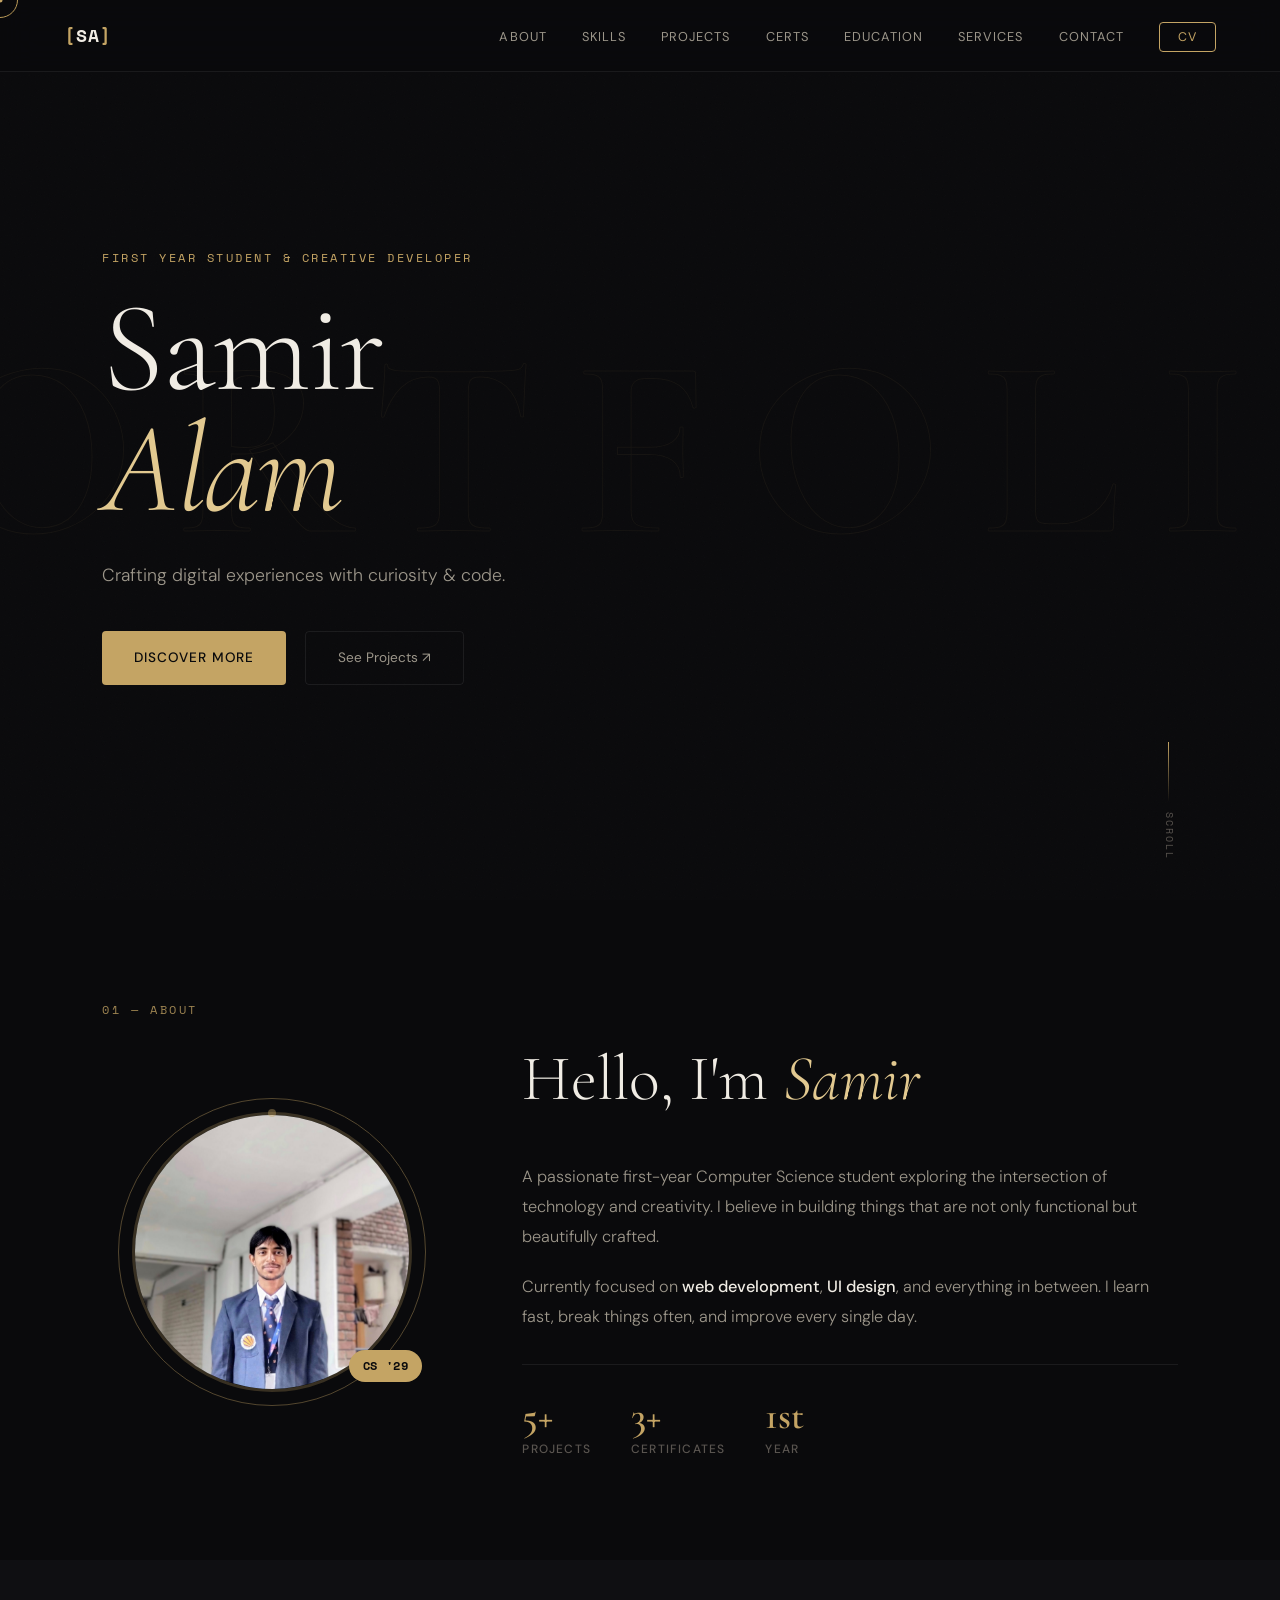
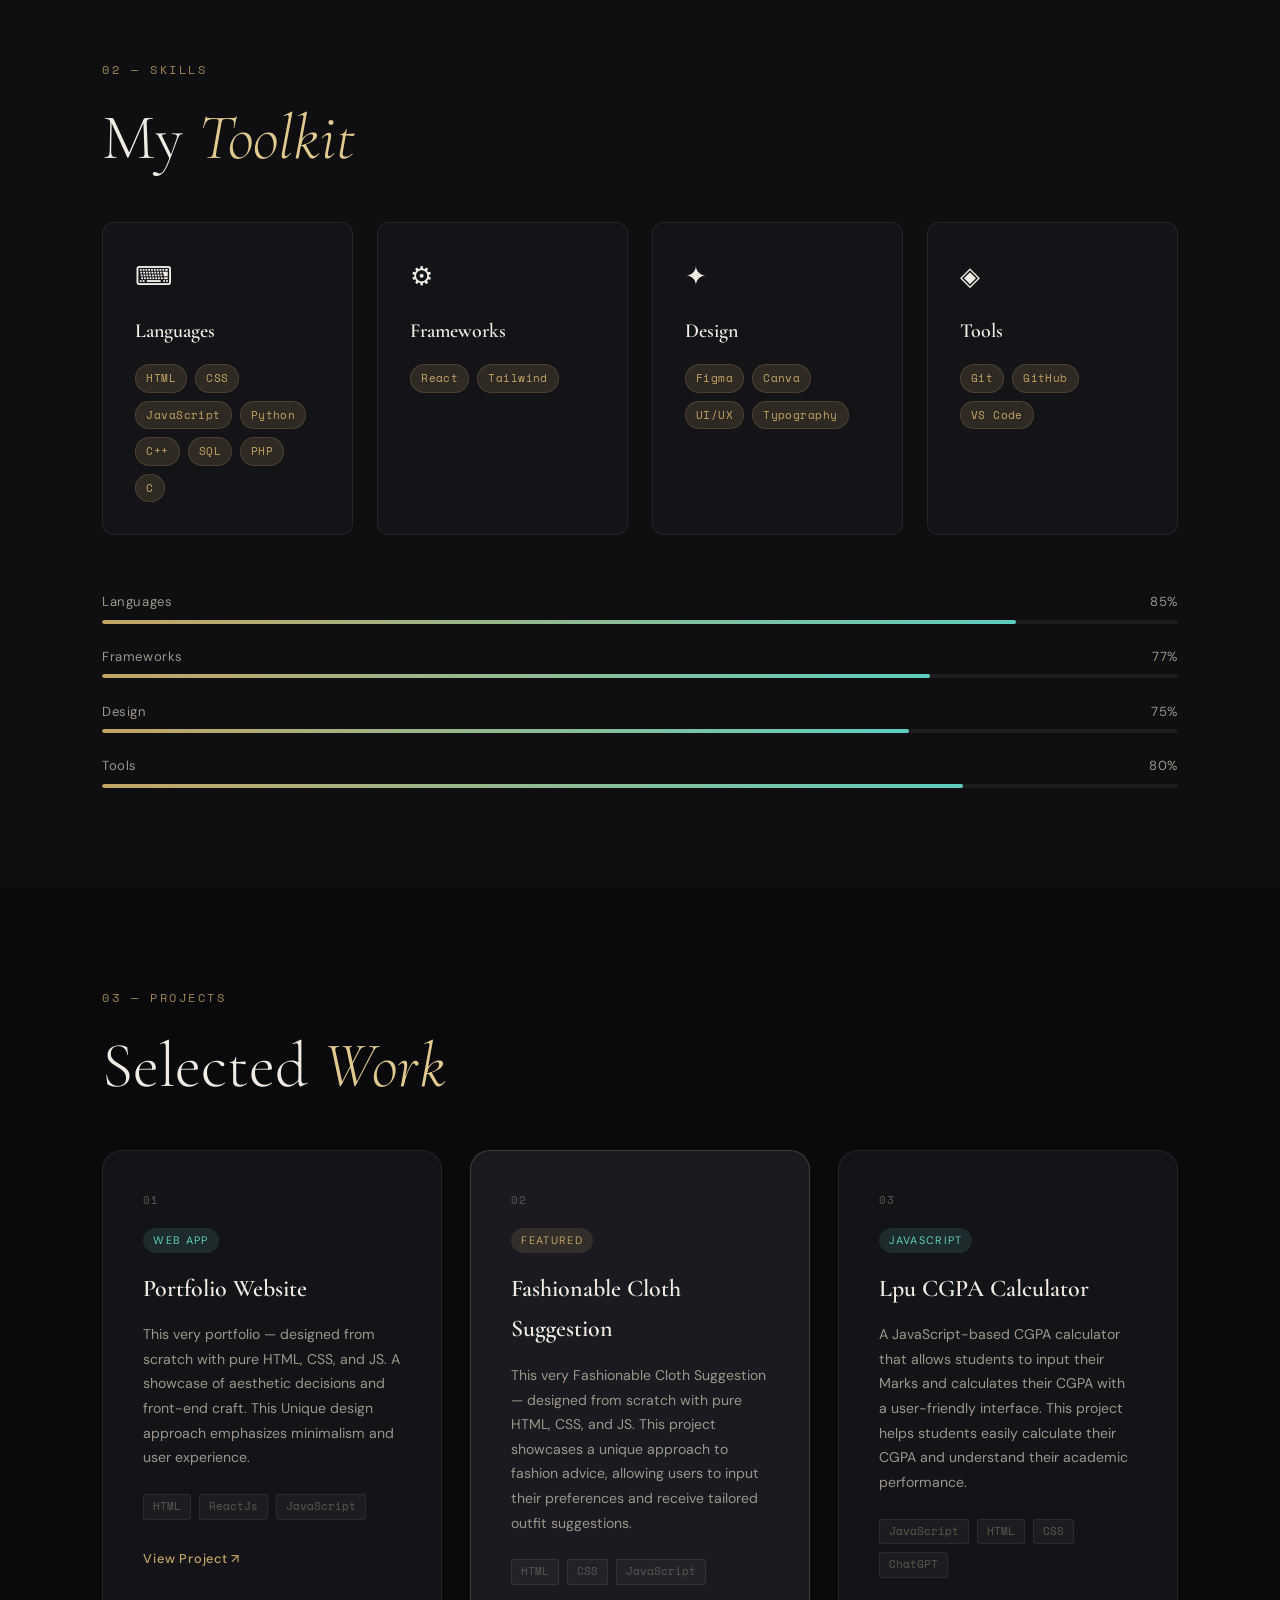
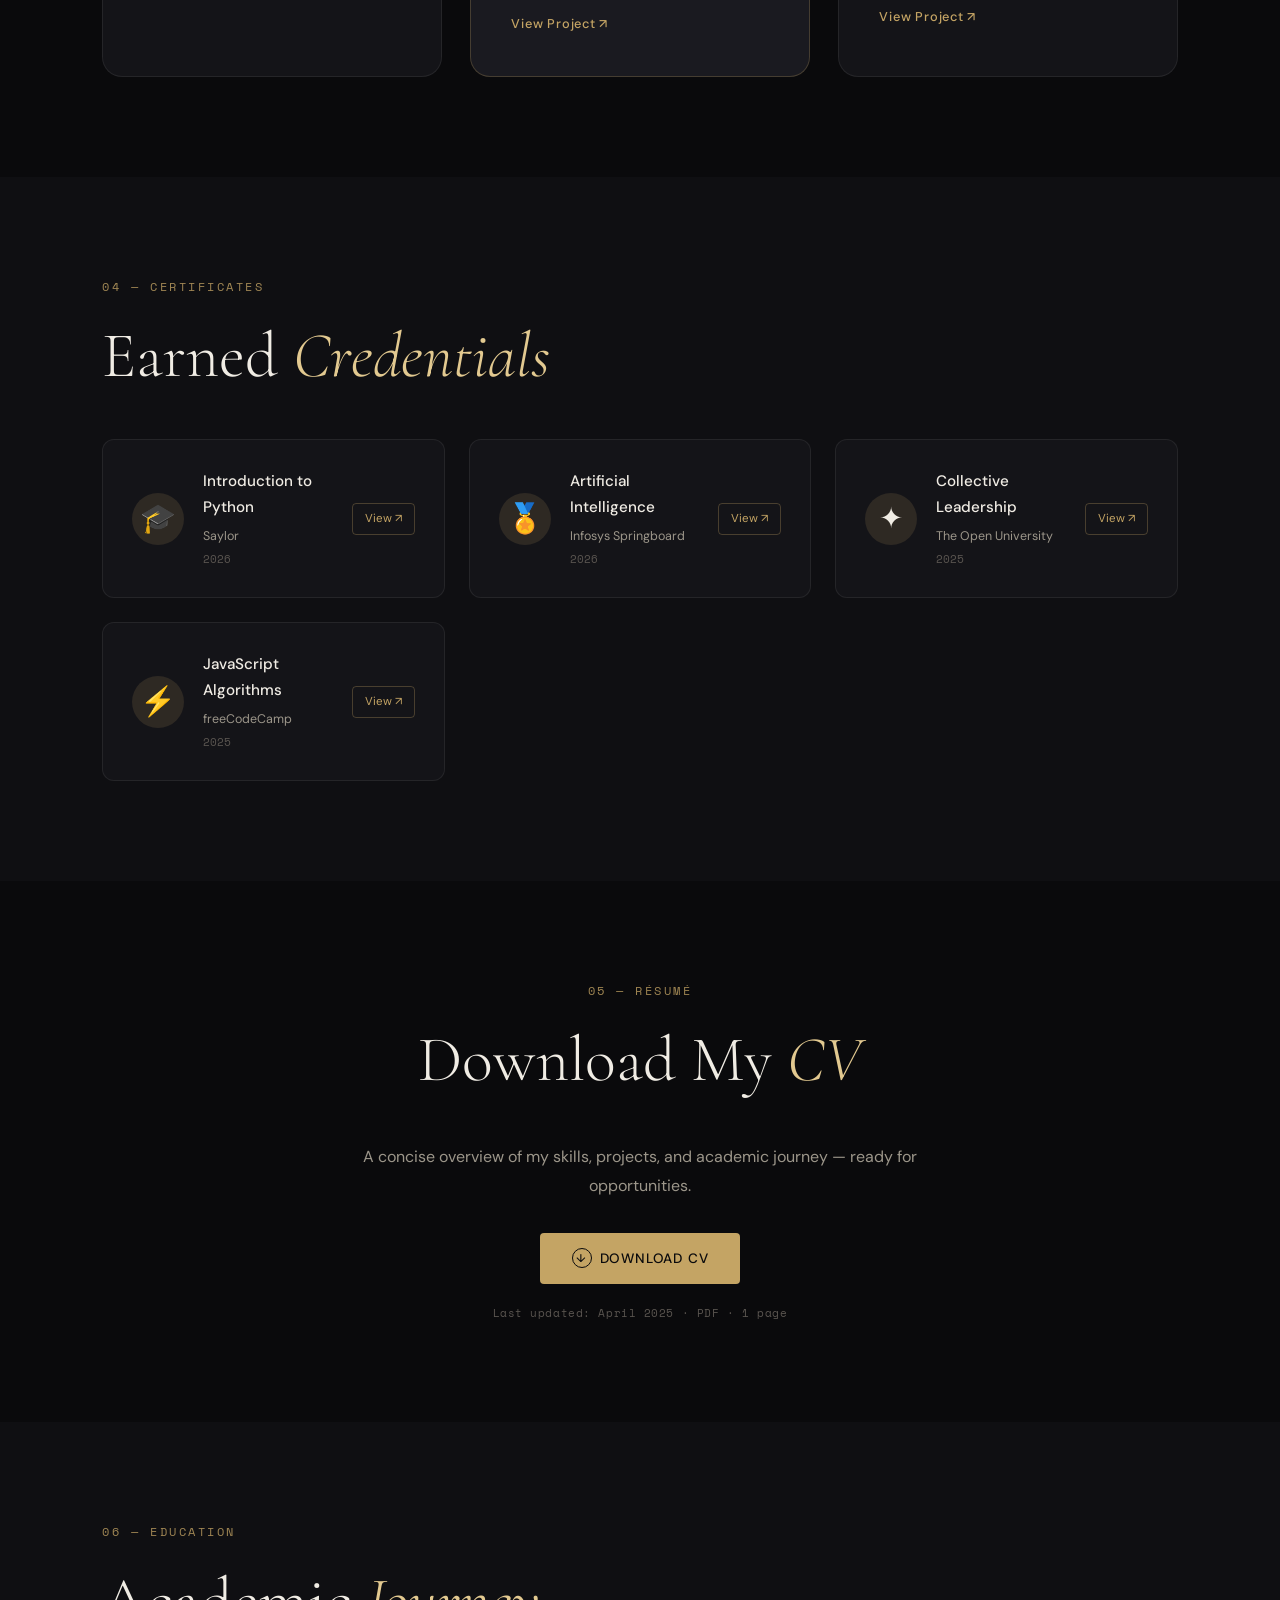
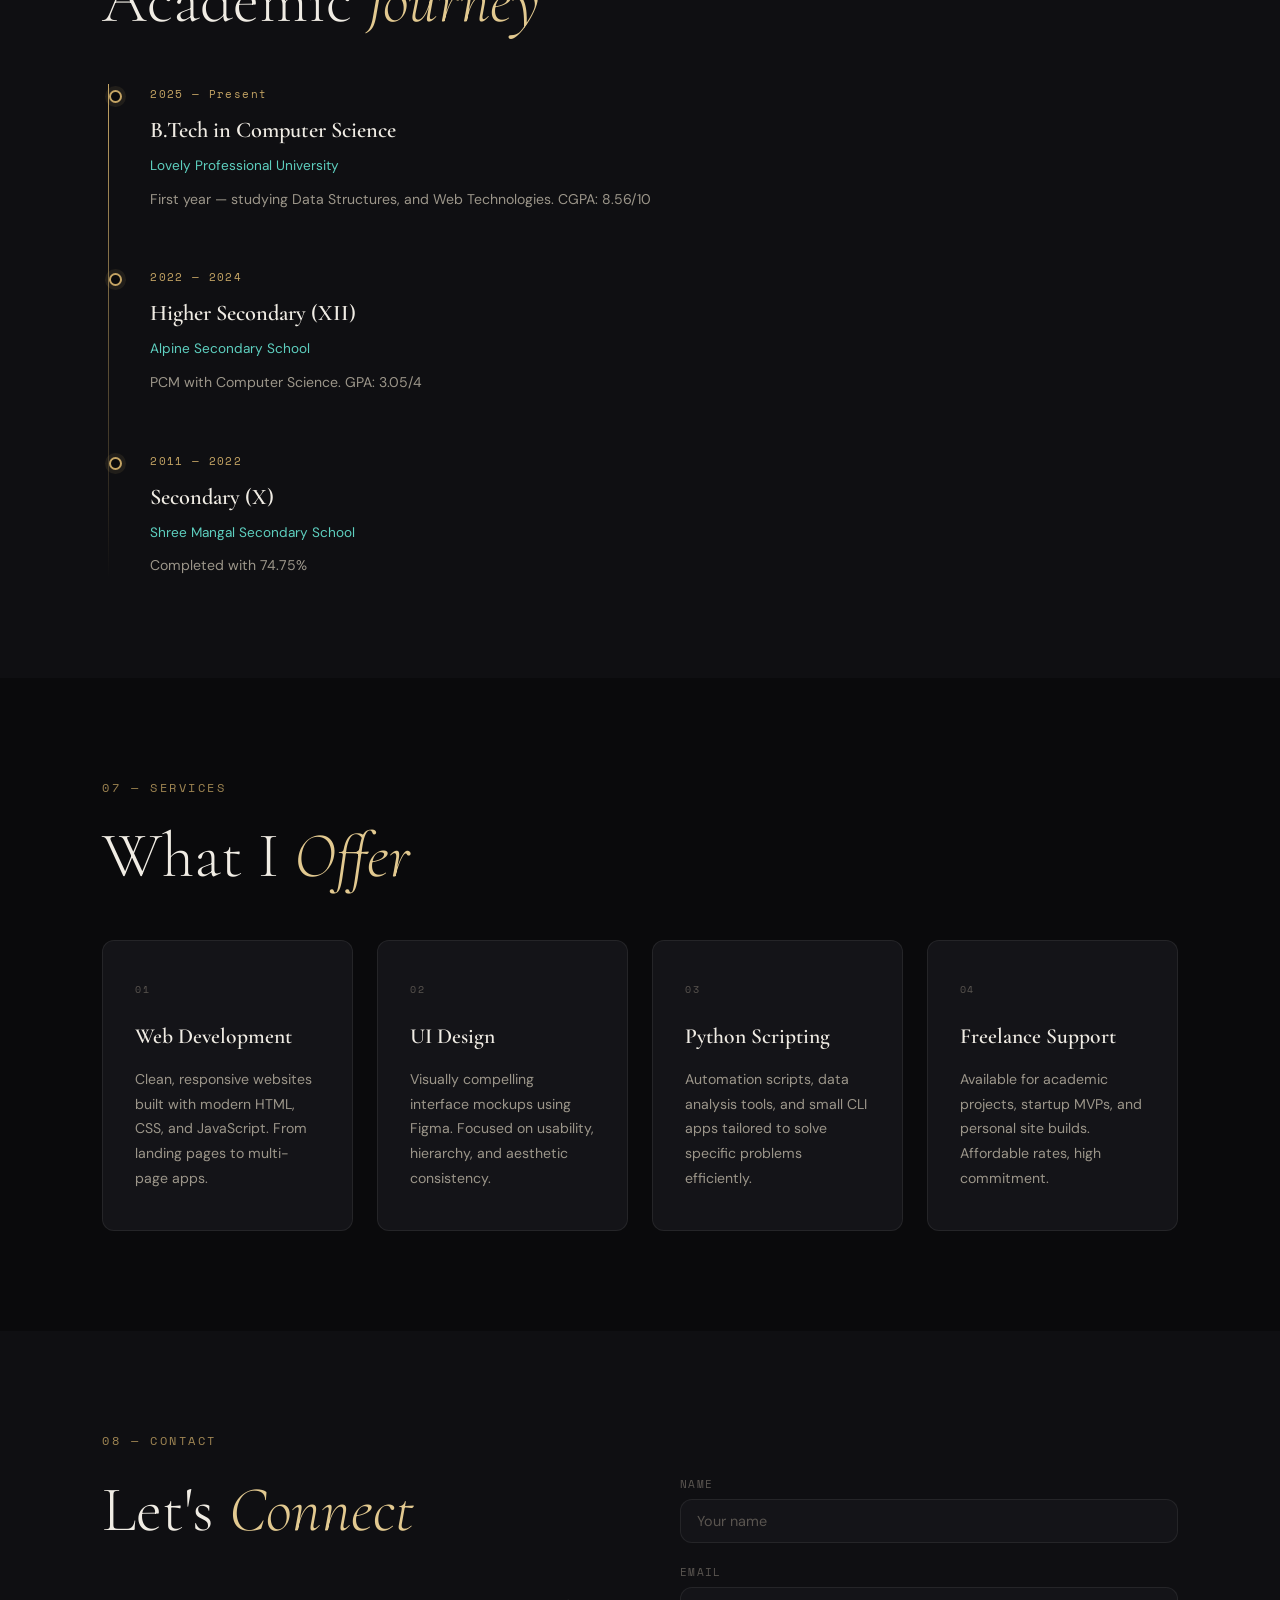
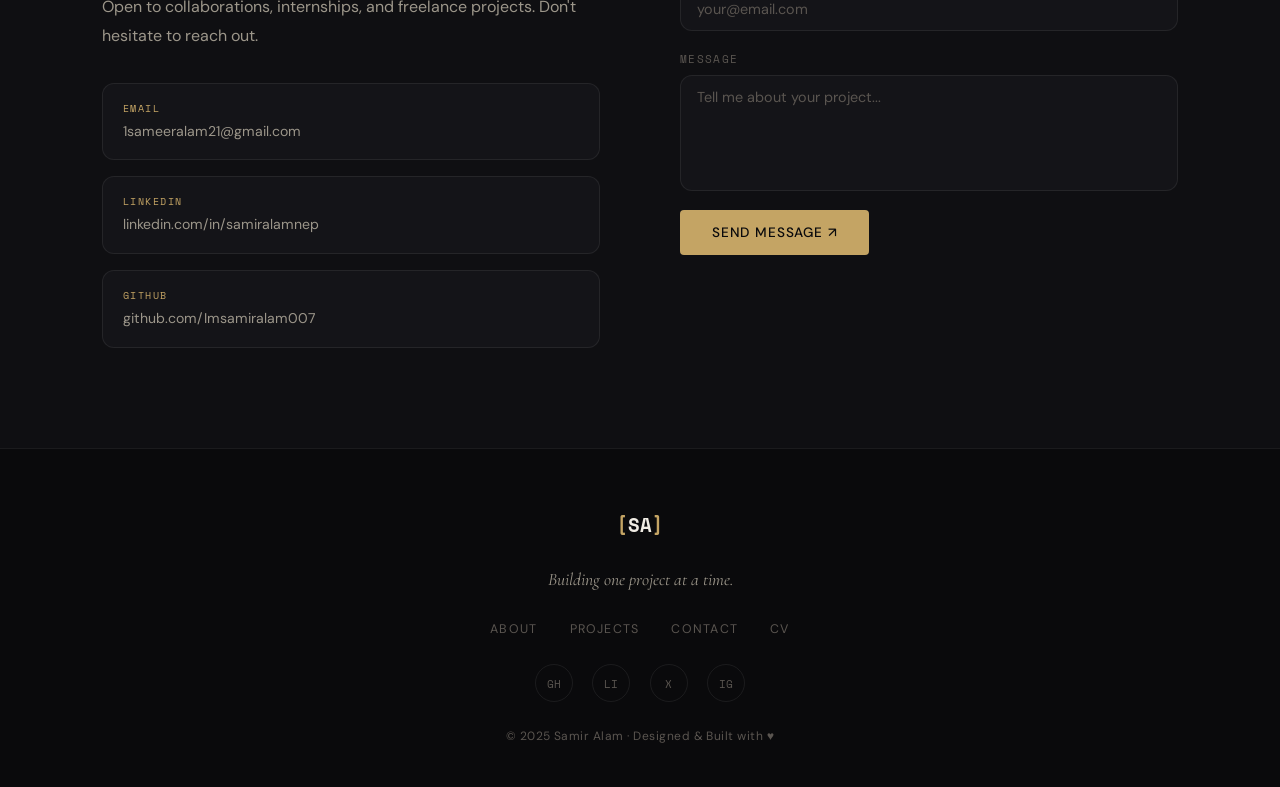
==== index.html @ fb9de53d "Update index.html" ====
<!DOCTYPE html>
<html lang="en">
<head>
  <meta charset="UTF-8" />
  <meta name="viewport" content="width=device-width, initial-scale=1.0" />
  <title>Samir Alam — Portfolio</title>
  <link rel="stylesheet" href="style.css" />
  <link rel="preconnect" href="https://fonts.googleapis.com" />
  <link rel="preconnect" href="https://fonts.gstatic.com" crossorigin />
  <link href="https://fonts.googleapis.com/css2?family=Cormorant+Garamond:ital,wght@0,300;0,400;0,600;0,700;1,300;1,400&family=DM+Sans:wght@300;400;500&family=Space+Mono:wght@400;700&display=swap" rel="stylesheet" />
  <link rel="icon" type="image/x-icon" href="/media/image copy 2.png">
</head>
<body>

  <!-- ░░ CURSOR ░░ -->
  <div class="cursor" id="cursor"></div>
  <div class="cursor-dot" id="cursorDot"></div>

  <!-- ░░ NAV ░░ -->
  <nav id="navbar">
    <div class="nav-logo">
      <span class="logo-bracket">[</span>SA<span class="logo-bracket">]</span>
    </div>
    <button class="hamburger" id="hamburger" aria-label="Menu">
      <span></span><span></span><span></span>
    </button>
    <ul class="nav-links" id="navLinks">
      <li><a href="#about" class="nav-link">About</a></li>
      <li><a href="#skills" class="nav-link">Skills</a></li>
      <li><a href="#projects" class="nav-link">Projects</a></li>
      <li><a href="#certificates" class="nav-link">Certs</a></li>
      <li><a href="#education" class="nav-link">Education</a></li>
      <li><a href="#services" class="nav-link">Services</a></li>
      <li><a href="#contact" class="nav-link">Contact</a></li>
      <li><a href="#cv" class="nav-link cta-link">CV</a></li>
    </ul>
  </nav>

  <!-- ░░ HERO ░░ -->
  <section id="hero">
    <div class="hero-bg-text">PORTFOLIO</div>
    <div class="hero-content">
      <p class="hero-eyebrow reveal">First Year Student &amp; Creative Developer</p>
      <h1 class="hero-title reveal">
        <span class="line">Samir</span>
        <span class="line italic">Alam</span>
      </h1>
      <p class="hero-sub reveal">Crafting digital experiences with curiosity &amp; code.</p>
      <div class="hero-cta reveal">
        <a href="#about" class="btn-primary">Discover More</a>
        <a href="#projects" class="btn-ghost">See Projects ↗</a>
      </div>
    </div>
    <div class="scroll-indicator">
      <span class="scroll-line"></span>
      <span class="scroll-text">scroll</span>
    </div>
  </section>

  <!-- ░░ ABOUT ░░ -->
  <section id="about" class="section">
    <div class="section-label">01 — About</div>
    <div class="about-grid">
      <div class="about-photo-col">
        <div class="photo-frame reveal">
          <div class="photo-ring"></div>
          <div class="photo-inner">
            <!-- Replace src with your actual photo -->
            <img src="/image copy 2.png"alt="Samir Alam" class="profile-photo"/>
          </div>
          <div class="photo-badge">CS '29</div>
        </div>
      </div>
      <div class="about-text-col">
        <h2 class="section-title reveal">Hello, I'm <em>Samir</em></h2>
        <p class="about-desc reveal">
          A passionate first-year Computer Science student exploring the intersection of technology and creativity. I believe in building things that are not only functional but beautifully crafted.
        </p>
        <p class="about-desc reveal">
          Currently focused on <strong>web development</strong>, <strong>UI design</strong>, and everything in between. I learn fast, break things often, and improve every single day.
        </p>
        <div class="about-stats reveal">
          <div class="stat">
            <span class="stat-num">5+</span>
            <span class="stat-label">Projects</span>
          </div>
          <div class="stat">
            <span class="stat-num">3+</span>
            <span class="stat-label">Certificates</span>
          </div>
          <div class="stat">
            <span class="stat-num">1st</span>
            <span class="stat-label">Year</span>
          </div>
        </div>
      </div>
    </div>
  </section>

  <!-- ░░ SKILLS ░░ -->
  <section id="skills" class="section section-alt">
    <div class="section-label">02 — Skills</div>
    <h2 class="section-title reveal">My <em>Toolkit</em></h2>
    <div class="skills-grid">
      <div class="skill-card reveal">
        <div class="skill-icon">⌨</div>
        <h3>Languages</h3>
        <div class="skill-tags">
          <span>HTML</span><span>CSS</span><span>JavaScript</span><span>Python</span><span>C++</span><span>SQL</span><span>PHP</span><span>C</span>
        </div>
      </div>
      <div class="skill-card reveal">
        <div class="skill-icon">⚙</div>
        <h3>Frameworks</h3>
        <div class="skill-tags">
          <span>React</span><span>Tailwind</span>
        </div>
      </div>
      <div class="skill-card reveal">
        <div class="skill-icon">✦</div>
        <h3>Design</h3>
        <div class="skill-tags">
          <span>Figma</span><span>Canva</span><span>UI/UX</span><span>Typography</span>
        </div>
      </div>
      <div class="skill-card reveal">
        <div class="skill-icon">◈</div>
        <h3>Tools</h3>
        <div class="skill-tags">
          <span>Git</span><span>GitHub</span><span>VS Code</span>
        </div>
      </div>
    </div>
    <div class="skill-bars reveal">
      <div class="bar-item">
        <div class="bar-label"><span>Languages</span><span>85%</span></div>
        <div class="bar-track"><div class="bar-fill" data-width="85"></div></div>
      </div>
      <div class="bar-item">
        <div class="bar-label"><span>Frameworks</span><span>77%</span></div>
        <div class="bar-track"><div class="bar-fill" data-width="77"></div></div>
      </div>
      <div class="bar-item">
        <div class="bar-label"><span>Design</span><span>75%</span></div>
        <div class="bar-track"><div class="bar-fill" data-width="75"></div></div>
      </div>
      <div class="bar-item">
        <div class="bar-label"><span>Tools</span><span>80%</span></div>
        <div class="bar-track"><div class="bar-fill" data-width="80"></div></div>
      </div>
    </div>
  </section>

  <!-- ░░ PROJECTS ░░ -->
  <section id="projects" class="section">
    <div class="section-label">03 — Projects</div>
    <h2 class="section-title reveal">Selected <em>Work</em></h2>
    <div class="projects-grid">
      <div class="project-card reveal">
        <div class="project-num">01</div>
        <div class="project-tag">Web App</div>
        <h3>Portfolio Website</h3>
        <p>This very portfolio — designed from scratch with pure HTML, CSS, and JS. A showcase of aesthetic decisions and front-end craft. This Unique design approach emphasizes minimalism and user experience.</p>
        <div class="project-stack"><span>HTML</span><span>ReactJs</span><span>JavaScript</span></div>
        <a href="https://samirnep.vercel.app/" target="_blank" class="project-link">View Project ↗</a>
      </div>
      <div class="project-card reveal featured">
        <div class="project-num">02</div>
        <div class="project-tag">Featured</div>
        <h3>Fashionable Cloth Suggestion</h3>
        <p>This very Fashionable Cloth Suggestion — designed from scratch with pure HTML, CSS, and JS. This project showcases a unique approach to fashion advice, allowing users to input their preferences and receive tailored outfit suggestions.</p>
        <div class="project-stack"><span>HTML</span><span>CSS</span><span>JavaScript</span></div>
        <a href="https://room-paint-outfit-co-amik.bolt.host/" target="_blank" class="project-link">View Project ↗</a>
      </div>
      <div class="project-card reveal">
        <div class="project-num">03</div>
        <div class="project-tag">JavaScript</div>
        <h3>Lpu CGPA Calculator</h3>
        <p>A JavaScript-based CGPA calculator that allows students to input their Marks and calculates their CGPA with a user-friendly interface. This project helps students easily calculate their CGPA and understand their academic performance.</p>
        <div class="project-stack"><span>JavaScript</span><span>HTML</span><span>CSS</span><span>ChatGPT</span></div>
        <a href="https://lpu-tgpa-calculator-1r6u.bolt.host/" target="_blank" class="project-link">View Project ↗</a>
      </div>
    </div>
  </section>

  <!-- ░░ CERTIFICATES ░░ -->
  <section id="certificates" class="section section-alt">
    <div class="section-label">04 — Certificates</div>
    <h2 class="section-title reveal">Earned <em>Credentials</em></h2>
    <div class="certs-grid">
      <div class="cert-card reveal">
        <div class="cert-logo">🎓</div>
        <div class="cert-info">
          <h3>Introduction to Python</h3>
          <p class="cert-issuer">Saylor</p>
          <p class="cert-date">2026</p>
        </div>
        <a href="/Samir_python_certificate.pdf"  target="_blank" class="cert-badge">View ↗</a>
      </div>
      <div class="cert-card reveal">
        <div class="cert-logo">🏅</div>
        <div class="cert-info">
          <h3>Artificial Intelligence</h3>
          <p class="cert-issuer">Infosys Springboard</p>
          <p class="cert-date">2026</p>
        </div>
        <a href="/aicertificate.pdf"  target="_blank" class="cert-badge">View ↗</a>
      </div>
      <div class="cert-card reveal">
        <div class="cert-logo">✦</div>
        <div class="cert-info">
          <h3>Collective Leadership</h3>
          <p class="cert-issuer">The Open University</p>
          <p class="cert-date">2025</p>
        </div>
        <a href="/collective leadership.pdf" class="cert-badge">View ↗</a>
      </div>
      <div class="cert-card reveal">
        <div class="cert-logo">⚡</div>
        <div class="cert-info">
          <h3>JavaScript Algorithms</h3>
          <p class="cert-issuer">freeCodeCamp</p>
          <p class="cert-date">2025</p>
        </div>
        <a href="#" class="cert-badge">View ↗</a>
      </div>
    </div>
  </section>

  <!-- ░░ CV ░░ -->
  <section id="cv" class="section cv-section">
    <div class="section-label">05 — Résumé</div>
    <div class="cv-inner reveal">
      <h2 class="section-title">Download My <em>CV</em></h2>
      <p class="cv-desc">A concise overview of my skills, projects, and academic journey — ready for opportunities.</p>
      <a href="/Samir-cv.pdf" class="btn-primary cv-btn" download>
        <span class="dl-icon">↓</span> Download CV
      </a>
      <p class="cv-note">Last updated: April 2025 · PDF · 1 page</p>
    </div>
  </section>

  <!-- ░░ EDUCATION ░░ -->
  <section id="education" class="section section-alt">
    <div class="section-label">06 — Education</div>
    <h2 class="section-title reveal">Academic <em>Journey</em></h2>
    <div class="timeline">
      <div class="timeline-item reveal">
        <div class="tl-dot"></div>
        <div class="tl-content">
          <span class="tl-year">2025 — Present</span>
          <h3>B.Tech in Computer Science</h3>
          <p class="tl-place">Lovely Professional University</p>
          <p class="tl-desc">First year — studying Data Structures, and Web Technologies. CGPA: 8.56/10</p>
        </div>
      </div>
      <div class="timeline-item reveal">
        <div class="tl-dot"></div>
        <div class="tl-content">
          <span class="tl-year">2022 — 2024</span>
          <h3>Higher Secondary (XII)</h3>
          <p class="tl-place">Alpine Secondary School</p>
          <p class="tl-desc">PCM with Computer Science. GPA: 3.05/4</p>
        </div>
      </div>
      <div class="timeline-item reveal">
        <div class="tl-dot"></div>
        <div class="tl-content">
          <span class="tl-year">2011 — 2022</span>
          <h3>Secondary (X)</h3>
          <p class="tl-place">Shree Mangal Secondary School</p>
          <p class="tl-desc">Completed with 74.75% </p>
        </div>
      </div>
    </div>
  </section>

  <!-- ░░ SERVICES ░░ -->
  <section id="services" class="section">
    <div class="section-label">07 — Services</div>
    <h2 class="section-title reveal">What I <em>Offer</em></h2>
    <div class="services-grid">
      <div class="service-card reveal">
        <div class="svc-num">01</div>
        <h3>Web Development</h3>
        <p>Clean, responsive websites built with modern HTML, CSS, and JavaScript. From landing pages to multi-page apps.</p>
      </div>
      <div class="service-card reveal">
        <div class="svc-num">02</div>
        <h3>UI Design</h3>
        <p>Visually compelling interface mockups using Figma. Focused on usability, hierarchy, and aesthetic consistency.</p>
      </div>
      <div class="service-card reveal">
        <div class="svc-num">03</div>
        <h3>Python Scripting</h3>
        <p>Automation scripts, data analysis tools, and small CLI apps tailored to solve specific problems efficiently.</p>
      </div>
      <div class="service-card reveal">
        <div class="svc-num">04</div>
        <h3>Freelance Support</h3>
        <p>Available for academic projects, startup MVPs, and personal site builds. Affordable rates, high commitment.</p>
      </div>
    </div>
  </section>

  <!-- ░░ CONTACT ░░ -->
  <section id="contact" class="section section-alt">
    <div class="section-label">08 — Contact</div>
    <div class="contact-wrapper">
      <div class="contact-text reveal">
        <h2 class="section-title">Let's <em>Connect</em></h2>
        <p>Open to collaborations, internships, and freelance projects. Don't hesitate to reach out.</p>
        <div class="contact-info">
          <a href="mailto:1sameeralam21@gmail.com" class="contact-item">
            <span class="ci-label">Email</span>
            <span>1sameeralam21@gmail.com</span>
          </a>
          <a href="https://linkedin.com" class="contact-item" target="_blank">
            <span class="ci-label">LinkedIn</span>
            <span>linkedin.com/in/samiralamnep</span>
          </a>
          <a href="https://github.com/Imsamiralam007" class="contact-item" target="_blank">
            <span class="ci-label">GitHub</span>
            <span>github.com/Imsamiralam007</span>
          </a>
        </div>
      </div>
      <form action="https://formsubmit.co/1sameeralam21@gmail.com" method="POST"  class="contact-form">
        <div class="form-group">
          <label for="name">Name</label>
          <input type="text" id="name" name="name" placeholder="Your name" required />
        </div>
        <div class="form-group">
          <label for="email">Email</label>
          <input type="email" id="email" name="email" placeholder="your@email.com" required />
        </div>
        <div class="form-group">
          <label for="message">Message</label>
          <textarea id="message" name="message" rows="5" placeholder="Tell me about your project..." required></textarea>
        </div>
        <button type="submit" class="btn-primary form-submit" target="_blank">Send Message ↗</button>
        <p class="form-success" id="formSuccess">✓ Message sent! I'll get back to you soon.</p>
      </form>
    </div>
  </section>

  <!-- ░░ FOOTER ░░ -->
  <footer id="footer">
    <div class="footer-inner">
      <div class="footer-logo">
        <span class="logo-bracket">[</span>SA<span class="logo-bracket">]</span>
      </div>
      <p class="footer-tagline"><em>Building one project at a time.</em></p>
      <div class="footer-links">
        <a href="#about">About</a>
        <a href="#projects">Projects</a>
        <a href="#contact">Contact</a>
        <a href="#cv">CV</a>
      </div>
      <div class="footer-socials">
        <a href="https://github.com/Imsamiralam007" aria-label="GitHub">GH</a>
        <a href="https://www.linkedin.com/in/samiralamnep/" aria-label="LinkedIn">LI</a>
        <a href="https://x.com/SamiralamNep" aria-label="X">X</a>
        <a href="https://www.instagram.com/imsamiralam007/" aria-label="Instagram">IG</a>
      </div>
      <p class="footer-copy">© 2025 Samir Alam · Designed &amp; Built with ♥</p>
      <!-- <p class="footer-copy">#Make Israel, Palestine Again 🇵🇸</p> -->
    </div>
  </footer>

  <script src="script.js"></script>
</body>
</html>
---- style.css ----
/* ═══════════════════════════════════════════
   ALEX RIVERA — PORTFOLIO  |  style.css
   Dark Editorial Aesthetic
═══════════════════════════════════════════ */

/* ── Variables ── */
:root {
  --bg:          #0a0a0c;
  --bg-alt:      #0f0f12;
  --bg-card:     #141418;
  --bg-card2:    #1a1a20;
  --border:      rgba(255,255,255,0.07);
  --border-glow: rgba(196,164,100,0.3);

  --gold:        #c4a464;
  --gold-light:  #e2c990;
  --gold-dim:    rgba(196,164,100,0.15);
  --teal:        #5ecfbf;
  --teal-dim:    rgba(94,207,191,0.12);
  --cream:       #f5f0e8;

  --text-pri:    #f0ece4;
  --text-sec:    #9c968a;
  --text-dim:    #5a5550;

  --font-display: 'Cormorant Garamond', serif;
  --font-body:    'DM Sans', sans-serif;
  --font-mono:    'Space Mono', monospace;

  --radius:      12px;
  --radius-lg:   20px;
  --transition:  0.4s cubic-bezier(0.25, 0.46, 0.45, 0.94);
  --nav-h:       72px;
}

/* ── Reset ── */
*, *::before, *::after { box-sizing: border-box; margin: 0; padding: 0; }

html {
  scroll-behavior: smooth;
  scroll-padding-top: var(--nav-h);
}

body {
  font-family: var(--font-body);
  background: var(--bg);
  color: var(--text-pri);
  overflow-x: hidden;
  line-height: 1.7;
  /* cursor: none; */
}

a { text-decoration: none; color: inherit; }
img { display: block; max-width: 100%; }
ul { list-style: none; }

/* ── Custom Cursor ── */
.cursor {
  position: fixed; top: 0; left: 0;
  width: 36px; height: 36px;
  border: 1.5px solid var(--gold);
  border-radius: 50%;
  pointer-events: none;
  z-index: 9999;
  transition: transform 0.15s ease, border-color 0.3s ease, width 0.3s ease, height 0.3s ease;
  transform: translate(-50%,-50%);
  mix-blend-mode: difference;
}
.cursor-dot {
  position: fixed; top: 0; left: 0;
  width: 5px; height: 5px;
  background: var(--gold);
  border-radius: 50%;
  pointer-events: none;
  z-index: 9999;
  transform: translate(-50%,-50%);
  transition: transform 0.05s ease;
}
.cursor.hovered { width: 56px; height: 56px; border-color: var(--teal); }

/* ── Noise Overlay ── */
body::before {
  content: '';
  position: fixed; inset: 0;
  background-image: url("data:image/svg+xml,%3Csvg viewBox='0 0 256 256' xmlns='http://www.w3.org/2000/svg'%3E%3Cfilter id='n'%3E%3CfeTurbulence type='fractalNoise' baseFrequency='0.9' numOctaves='4' stitchTiles='stitch'/%3E%3C/filter%3E%3Crect width='100%25' height='100%25' filter='url(%23n)' opacity='0.04'/%3E%3C/svg%3E");
  background-size: 200px 200px;
  pointer-events: none;
  z-index: 0;
  opacity: 0.5;
}

/* ── Nav ── */
#navbar {
  position: fixed; top: 0; left: 0; right: 0;
  height: var(--nav-h);
  display: flex; align-items: center; justify-content: space-between;
  padding: 0 5%;
  z-index: 1000;
  background: rgba(10,10,12,0.85);
  backdrop-filter: blur(18px) saturate(1.4);
  border-bottom: 1px solid var(--border);
  transition: box-shadow 0.4s ease;
}
#navbar.scrolled { box-shadow: 0 4px 40px rgba(0,0,0,0.5); }

.nav-logo {
  font-family: var(--font-mono);
  font-size: 1.1rem;
  font-weight: 700;
  letter-spacing: 0.05em;
  color: var(--text-pri);
}
.logo-bracket { color: var(--gold); }

.nav-links {
  display: flex; align-items: center; gap: 2.2rem;
}
.nav-link {
  font-family: var(--font-body);
  font-size: 0.8rem;
  font-weight: 400;
  letter-spacing: 0.08em;
  text-transform: uppercase;
  color: var(--text-sec);
  transition: color 0.3s ease;
  position: relative;
}
.nav-link::after {
  content: '';
  position: absolute; bottom: -4px; left: 0;
  width: 0; height: 1px;
  background: var(--gold);
  transition: width 0.3s ease;
}
.nav-link:hover { color: var(--text-pri); }
.nav-link:hover::after { width: 100%; }

.cta-link {
  border: 1px solid var(--gold);
  padding: 6px 18px;
  border-radius: 4px;
  color: var(--gold) !important;
  font-size: 0.78rem;
}
.cta-link:hover { background: var(--gold); color: var(--bg) !important; }
.cta-link::after { display: none; }

/* Hamburger */
.hamburger {
  display: none;
  flex-direction: column; gap: 5px;
  background: none; border: none; cursor: none;
  padding: 4px;
}
.hamburger span {
  display: block;
  width: 24px; height: 2px;
  background: var(--text-pri);
  transition: all 0.3s ease;
  border-radius: 2px;
}
.hamburger.open span:nth-child(1) { transform: translateY(7px) rotate(45deg); }
.hamburger.open span:nth-child(2) { opacity: 0; }
.hamburger.open span:nth-child(3) { transform: translateY(-7px) rotate(-45deg); }

/* ── Hero ── */
#hero {
  min-height: 100vh;
  display: flex; align-items: center;
  padding: calc(var(--nav-h) + 40px) 8% 80px;
  position: relative;
  overflow: hidden;
}

.hero-bg-text {
  position: absolute;
  top: 50%; left: 50%;
  transform: translate(-50%, -50%);
  font-family: var(--font-display);
  font-size: clamp(6rem, 20vw, 18rem);
  font-weight: 700;
  color: transparent;
  -webkit-text-stroke: 1px rgba(196,164,100,0.06);
  letter-spacing: 0.15em;
  white-space: nowrap;
  pointer-events: none;
  user-select: none;
  z-index: 0;
}

.hero-content {
  position: relative; z-index: 1;
  max-width: 800px;
}

.hero-eyebrow {
  font-family: var(--font-mono);
  font-size: 0.78rem;
  letter-spacing: 0.2em;
  text-transform: uppercase;
  color: var(--gold);
  margin-bottom: 1.2rem;
}

.hero-title {
  font-family: var(--font-display);
  font-size: clamp(4rem, 10vw, 8.5rem);
  font-weight: 300;
  line-height: 0.95;
  letter-spacing: -0.02em;
  color: var(--text-pri);
  margin-bottom: 1.8rem;
}
.hero-title .line { display: block; }
.hero-title .italic { font-style: italic; color: var(--gold-light); }

.hero-sub {
  font-size: 1.1rem;
  font-weight: 300;
  color: var(--text-sec);
  max-width: 480px;
  margin-bottom: 2.5rem;
  line-height: 1.8;
}

.hero-cta { display: flex; gap: 1.2rem; flex-wrap: wrap; }

.btn-primary {
  display: inline-flex; align-items: center; gap: 0.5rem;
  padding: 14px 32px;
  background: var(--gold);
  color: var(--bg);
  font-family: var(--font-body);
  font-size: 0.85rem;
  font-weight: 500;
  letter-spacing: 0.06em;
  text-transform: uppercase;
  border-radius: 4px;
  border: none; cursor: none;
  transition: all 0.3s ease;
  position: relative; overflow: hidden;
}
.btn-primary::before {
  content: '';
  position: absolute; inset: 0;
  background: var(--gold-light);
  transform: translateX(-100%);
  transition: transform 0.35s ease;
  z-index: 0;
}
.btn-primary:hover::before { transform: translateX(0); }
.btn-primary > * { position: relative; z-index: 1; }
.btn-primary:hover { transform: translateY(-2px); box-shadow: 0 12px 30px rgba(196,164,100,0.3); }

.btn-ghost {
  display: inline-flex; align-items: center;
  padding: 14px 32px;
  border: 1px solid var(--border);
  color: var(--text-sec);
  font-size: 0.85rem;
  font-weight: 400;
  border-radius: 4px;
  transition: all 0.3s ease;
  cursor: none;
}
.btn-ghost:hover { border-color: var(--gold); color: var(--gold); transform: translateY(-2px); }

/* Scroll Indicator */
.scroll-indicator {
  position: absolute; bottom: 40px; right: 8%;
  display: flex; flex-direction: column; align-items: center; gap: 10px;
}
.scroll-line {
  width: 1px; height: 60px;
  background: linear-gradient(to bottom, var(--gold), transparent);
  animation: scrollPulse 2s ease-in-out infinite;
}
.scroll-text {
  font-family: var(--font-mono);
  font-size: 0.65rem;
  letter-spacing: 0.2em;
  text-transform: uppercase;
  color: var(--text-dim);
  writing-mode: vertical-rl;
}
@keyframes scrollPulse {
  0%,100% { opacity: 0.4; transform: scaleY(1); }
  50% { opacity: 1; transform: scaleY(1.2); }
}

/* ── Sections ── */
.section {
  padding: 100px 8%;
  position: relative;
  z-index: 1;
}
.section-alt { background: var(--bg-alt); }

.section-label {
  font-family: var(--font-mono);
  font-size: 0.72rem;
  letter-spacing: 0.22em;
  text-transform: uppercase;
  color: var(--gold);
  margin-bottom: 1.5rem;
  opacity: 0.8;
}

.section-title {
  font-family: var(--font-display);
  font-size: clamp(2.4rem, 5vw, 4rem);
  font-weight: 300;
  line-height: 1.1;
  color: var(--text-pri);
  margin-bottom: 3rem;
}
.section-title em { font-style: italic; color: var(--gold-light); }

/* ── Reveal Animations ── */
.reveal {
  opacity: 0;
  transform: translateY(30px);
  transition: opacity 0.65s ease, transform 0.65s ease;
}
.reveal.visible {
  opacity: 1;
  transform: translateY(0);
}

/* ── About ── */
.about-grid {
  display: grid;
  grid-template-columns: 340px 1fr;
  gap: 5rem;
  align-items: center;
}

.about-photo-col { display: flex; justify-content: center; }

.photo-frame {
  position: relative;
  width: 280px; height: 280px;
}
.photo-ring {
  position: absolute; inset: -14px;
  border-radius: 50%;
  border: 1.5px solid var(--gold);
  opacity: 0.4;
  animation: ringRotate 12s linear infinite;
}
.photo-ring::before {
  content: '';
  position: absolute; top: 10px; left: 50%;
  width: 8px; height: 8px;
  background: var(--gold);
  border-radius: 50%;
  transform: translateX(-50%);
}
@keyframes ringRotate { to { transform: rotate(360deg); } }

.photo-inner {
  width: 100%; height: 100%;
  border-radius: 50%;
  overflow: hidden;
  border: 3px solid rgba(196,164,100,0.25);
}
.profile-photo {
  width: 100%; height: 100%;
  object-fit: cover;
  transition: transform 0.5s ease;
}
.photo-frame:hover .profile-photo { transform: scale(1.05); }

.photo-badge {
  position: absolute; bottom: 10px; right: -10px;
  background: var(--gold);
  color: var(--bg);
  font-family: var(--font-mono);
  font-size: 0.72rem;
  font-weight: 700;
  padding: 6px 14px;
  border-radius: 20px;
  letter-spacing: 0.05em;
}

.about-desc {
  color: var(--text-sec);
  font-size: 1.02rem;
  font-weight: 300;
  margin-bottom: 1.2rem;
  line-height: 1.85;
}
.about-desc strong { color: var(--text-pri); font-weight: 500; }

.about-stats {
  display: flex; gap: 2.5rem;
  margin-top: 2rem;
  padding-top: 2rem;
  border-top: 1px solid var(--border);
}
.stat { display: flex; flex-direction: column; gap: 4px; }
.stat-num {
  font-family: var(--font-display);
  font-size: 2.4rem;
  font-weight: 600;
  color: var(--gold);
  line-height: 1;
}
.stat-label {
  font-size: 0.75rem;
  text-transform: uppercase;
  letter-spacing: 0.1em;
  color: var(--text-dim);
  font-weight: 500;
}

/* ── Skills ── */
.skills-grid {
  display: grid;
  grid-template-columns: repeat(auto-fit, minmax(220px, 1fr));
  gap: 1.5rem;
  margin-bottom: 3.5rem;
}

.skill-card {
  background: var(--bg-card);
  border: 1px solid var(--border);
  border-radius: var(--radius);
  padding: 2rem;
  transition: all 0.3s ease;
  position: relative;
  overflow: hidden;
}
.skill-card::before {
  content: '';
  position: absolute; top: 0; left: 0; right: 0;
  height: 2px;
  background: linear-gradient(90deg, var(--gold), var(--teal));
  transform: scaleX(0); transform-origin: left;
  transition: transform 0.4s ease;
}
.skill-card:hover { border-color: var(--border-glow); transform: translateY(-4px); box-shadow: 0 16px 40px rgba(0,0,0,0.3); }
.skill-card:hover::before { transform: scaleX(1); }

.skill-icon {
  font-size: 1.6rem;
  margin-bottom: 1rem;
  display: block;
}
.skill-card h3 {
  font-family: var(--font-display);
  font-size: 1.25rem;
  font-weight: 600;
  margin-bottom: 1rem;
  color: var(--text-pri);
}
.skill-tags { display: flex; flex-wrap: wrap; gap: 0.5rem; }
.skill-tags span {
  font-family: var(--font-mono);
  font-size: 0.68rem;
  padding: 4px 10px;
  background: var(--gold-dim);
  border: 1px solid rgba(196,164,100,0.2);
  border-radius: 20px;
  color: var(--gold);
  letter-spacing: 0.04em;
}

.skill-bars { display: flex; flex-direction: column; gap: 1.4rem; }
.bar-item {}
.bar-label {
  display: flex; justify-content: space-between;
  font-size: 0.82rem;
  color: var(--text-sec);
  margin-bottom: 6px;
  font-weight: 400;
  letter-spacing: 0.04em;
}
.bar-track {
  height: 4px;
  background: rgba(255,255,255,0.06);
  border-radius: 4px;
  overflow: hidden;
}
.bar-fill {
  height: 100%;
  width: 0;
  background: linear-gradient(90deg, var(--gold), var(--teal));
  border-radius: 4px;
  transition: width 1.2s cubic-bezier(0.4, 0, 0.2, 1);
}

/* ── Projects ── */
.projects-grid {
  display: grid;
  grid-template-columns: repeat(auto-fit, minmax(280px, 1fr));
  gap: 1.8rem;
}

.project-card {
  background: var(--bg-card);
  border: 1px solid var(--border);
  border-radius: var(--radius-lg);
  padding: 2.5rem;
  position: relative;
  transition: all 0.35s ease;
  overflow: hidden;
}
/* .project-card::after {
  content: '';
  position: absolute; inset: 0;
  background: radial-gradient(circle at 80% 20%, rgba(196,164,100,0.05) 0%, transparent 60%);
  opacity: 0;
  transition: opacity 0.4s ease;
} */
.project-card:hover { border-color: var(--border-glow); box-shadow: 0 24px 60px rgba(0,0,0,0.35); }
.project-card:hover::after { opacity: 1; }
.project-card.featured { border-color: rgba(196,164,100,0.25); background: var(--bg-card2); }

.project-num {
  font-family: var(--font-mono);
  font-size: 0.68rem;
  color: var(--text-dim);
  margin-bottom: 1rem;
  letter-spacing: 0.1em;
}
.project-tag {
  display: inline-block;
  font-size: 0.68rem;
  text-transform: uppercase;
  letter-spacing: 0.12em;
  color: var(--teal);
  background: var(--teal-dim);
  padding: 3px 10px;
  border-radius: 20px;
  margin-bottom: 1rem;
}
.project-card.featured .project-tag {
  color: var(--gold);
  background: var(--gold-dim);
}
.project-card h3 {
  font-family: var(--font-display);
  font-size: 1.5rem;
  font-weight: 600;
  margin-bottom: 0.8rem;
  color: var(--text-pri);
}
.project-card p {
  font-size: 0.88rem;
  color: var(--text-sec);
  line-height: 1.75;
  margin-bottom: 1.5rem;
}
.project-stack { display: flex; flex-wrap: wrap; gap: 0.5rem; margin-bottom: 1.5rem; }
.project-stack span {
  font-family: var(--font-mono);
  font-size: 0.66rem;
  color: var(--text-dim);
  background: rgba(255,255,255,0.04);
  border: 1px solid var(--border);
  padding: 3px 9px;
  border-radius: 3px;
}
.project-link {
  font-size: 0.8rem;
  color: var(--gold);
  letter-spacing: 0.06em;
  font-weight: 500;
  transition: gap 0.3s ease;
  display: inline-flex; gap: 0.3rem;
}
.project-link:hover { text-decoration: underline; }

/* ── Certificates ── */
.certs-grid {
  display: grid;
  grid-template-columns: repeat(auto-fit, minmax(260px, 1fr));
  gap: 1.5rem;
}

.cert-card {
  background: var(--bg-card);
  border: 1px solid var(--border);
  border-radius: var(--radius);
  padding: 1.8rem;
  display: flex; align-items: center; gap: 1.2rem;
  transition: all 0.3s ease;
  position: relative;
}
.cert-card:hover { border-color: var(--border-glow); transform: translateX(4px); }

.cert-logo {
  font-size: 1.8rem;
  flex-shrink: 0;
  width: 52px; height: 52px;
  background: var(--gold-dim);
  border-radius: 50%;
  display: flex; align-items: center; justify-content: center;
}
.cert-info { flex: 1; }
.cert-card h3 {
  font-size: 0.95rem;
  font-weight: 500;
  color: var(--text-pri);
  margin-bottom: 0.3rem;
}
.cert-issuer {
  font-size: 0.78rem;
  color: var(--text-sec);
  margin-bottom: 0.2rem;
}
.cert-date {
  font-family: var(--font-mono);
  font-size: 0.68rem;
  color: var(--text-dim);
}
.cert-badge {
  font-size: 0.72rem;
  color: var(--gold);
  border: 1px solid rgba(196,164,100,0.3);
  padding: 5px 12px;
  border-radius: 4px;
  white-space: nowrap;
  transition: all 0.3s ease;
  flex-shrink: 0;
}
.cert-badge:hover { background: var(--gold); color: var(--bg); }

/* ── CV ── */
.cv-section { text-align: center; }
.cv-inner {
  max-width: 560px;
  margin: 0 auto;
}
.cv-desc {
  color: var(--text-sec);
  font-size: 1rem;
  margin-bottom: 2rem;
  line-height: 1.8;
}
.cv-btn { margin: 0 auto; }
.dl-icon {
  display: inline-flex;
  width: 20px; height: 20px;
  border: 1.5px solid currentColor;
  border-radius: 50%;
  align-items: center; justify-content: center;
  font-size: 0.7rem;
}
.cv-note {
  font-family: var(--font-mono);
  font-size: 0.7rem;
  color: var(--text-dim);
  margin-top: 1.2rem;
  letter-spacing: 0.05em;
}

/* ── Education ── */
.timeline {
  max-width: 700px;
  position: relative;
  padding-left: 3rem;
}
.timeline::before {
  content: '';
  position: absolute;
  left: 6px; top: 0; bottom: 0;
  width: 1px;
  background: linear-gradient(to bottom, var(--gold), transparent);
}

.timeline-item {
  position: relative;
  margin-bottom: 3.5rem;
}
.timeline-item:last-child { margin-bottom: 0; }

.tl-dot {
  position: absolute;
  left: -2.6rem;
  top: 6px;
  width: 13px; height: 13px;
  border-radius: 50%;
  border: 2px solid var(--gold);
  background: var(--bg);
  box-shadow: 0 0 0 4px rgba(196,164,100,0.1);
  transition: all 0.3s ease;
}
.timeline-item:hover .tl-dot {
  background: var(--gold);
  box-shadow: 0 0 0 6px rgba(196,164,100,0.15), 0 0 16px rgba(196,164,100,0.4);
}

.tl-year {
  font-family: var(--font-mono);
  font-size: 0.7rem;
  letter-spacing: 0.12em;
  color: var(--gold);
  display: block;
  margin-bottom: 0.5rem;
}
.tl-content h3 {
  font-family: var(--font-display);
  font-size: 1.4rem;
  font-weight: 600;
  color: var(--text-pri);
  margin-bottom: 0.3rem;
}
.tl-place {
  font-size: 0.85rem;
  color: var(--teal);
  margin-bottom: 0.6rem;
  font-weight: 400;
}
.tl-desc {
  font-size: 0.88rem;
  color: var(--text-sec);
  line-height: 1.75;
}

/* ── Services ── */
.services-grid {
  display: grid;
  grid-template-columns: repeat(auto-fit, minmax(240px, 1fr));
  gap: 1.5rem;
}

.service-card {
  background: var(--bg-card);
  border: 1px solid var(--border);
  border-radius: var(--radius);
  padding: 2.5rem 2rem;
  position: relative;
  transition: all 0.35s ease;
  overflow: hidden;
}
.service-card::before {
  content: '';
  position: absolute; bottom: 0; left: 0; right: 0;
  height: 2px;
  background: linear-gradient(90deg, var(--teal), var(--gold));
  transform: scaleX(0); transform-origin: left;
  transition: transform 0.4s ease;
}
.service-card:hover { transform: translateY(-5px); border-color: rgba(94,207,191,0.25); }
.service-card:hover::before { transform: scaleX(1); }

.svc-num {
  font-family: var(--font-mono);
  font-size: 0.65rem;
  color: var(--text-dim);
  letter-spacing: 0.15em;
  margin-bottom: 1.2rem;
}
.service-card h3 {
  font-family: var(--font-display);
  font-size: 1.35rem;
  font-weight: 600;
  color: var(--text-pri);
  margin-bottom: 0.8rem;
}
.service-card p {
  font-size: 0.88rem;
  color: var(--text-sec);
  line-height: 1.75;
}

/* ── Contact ── */
.contact-wrapper {
  display: grid;
  grid-template-columns: 1fr 1fr;
  gap: 5rem;
  align-items: start;
}
.contact-text p {
  color: var(--text-sec);
  margin-bottom: 2rem;
  line-height: 1.8;
}
.contact-info { display: flex; flex-direction: column; gap: 1rem; }
.contact-item {
  display: flex;
  flex-direction: column;
  gap: 2px;
  padding: 1rem 1.2rem;
  background: var(--bg-card);
  border: 1px solid var(--border);
  border-radius: var(--radius);
  transition: all 0.3s ease;
}
.contact-item:hover { border-color: var(--border-glow); transform: translateX(4px); }
.ci-label {
  font-family: var(--font-mono);
  font-size: 0.65rem;
  text-transform: uppercase;
  letter-spacing: 0.15em;
  color: var(--gold);
}
.contact-item span:last-child { font-size: 0.88rem; color: var(--text-sec); }

.contact-form { display: flex; flex-direction: column; gap: 1.2rem; }
.form-group { display: flex; flex-direction: column; gap: 6px; }
.form-group label {
  font-family: var(--font-mono);
  font-size: 0.68rem;
  text-transform: uppercase;
  letter-spacing: 0.12em;
  color: var(--text-dim);
}
.form-group input,
.form-group textarea {
  background: var(--bg-card);
  border: 1px solid var(--border);
  border-radius: var(--radius);
  padding: 12px 16px;
  color: var(--text-pri);
  font-family: var(--font-body);
  font-size: 0.9rem;
  outline: none;
  transition: border-color 0.3s ease, box-shadow 0.3s ease;
  resize: none;
  cursor: none;
}
.form-group input::placeholder,
.form-group textarea::placeholder { color: var(--text-dim); }
.form-group input:focus,
.form-group textarea:focus {
  border-color: rgba(196,164,100,0.5);
  box-shadow: 0 0 0 3px rgba(196,164,100,0.08);
}
.form-submit { align-self: flex-start; }
.form-success {
  font-size: 0.82rem;
  color: var(--teal);
  display: none;
  margin-top: 0.5rem;
  font-weight: 500;
}
.form-success.show { display: block; animation: fadeIn 0.5s ease; }
@keyframes fadeIn { from { opacity: 0; transform: translateY(8px); } to { opacity: 1; transform: translateY(0); } }

/* ── Footer ── */
#footer {
  background: var(--bg);
  border-top: 1px solid var(--border);
  padding: 60px 8% 40px;
}
.footer-inner {
  display: flex;
  flex-direction: column;
  align-items: center;
  text-align: center;
  gap: 1.5rem;
}
.footer-logo {
  font-family: var(--font-mono);
  font-size: 1.2rem;
  font-weight: 700;
}
.footer-tagline {
  font-family: var(--font-display);
  font-size: 1.1rem;
  color: var(--text-sec);
  font-style: italic;
}
.footer-links {
  display: flex; gap: 2rem; flex-wrap: wrap; justify-content: center;
}
.footer-links a {
  font-size: 0.78rem;
  text-transform: uppercase;
  letter-spacing: 0.1em;
  color: var(--text-dim);
  transition: color 0.3s;
}
.footer-links a:hover { color: var(--gold); }
.footer-socials {
  display: flex; gap: 1.2rem;
}
.footer-socials a {
  font-family: var(--font-mono);
  font-size: 0.7rem;
  color: var(--text-dim);
  border: 1px solid var(--border);
  width: 38px; height: 38px;
  display: flex; align-items: center; justify-content: center;
  border-radius: 50%;
  transition: all 0.3s ease;
  letter-spacing: 0;
}
.footer-socials a:hover { border-color: var(--gold); color: var(--gold); }
.footer-copy {
  font-size: 0.75rem;
  color: var(--text-dim);
  letter-spacing: 0.04em;
}

/* ── Responsive ── */
@media (max-width: 1024px) {
  .about-grid { grid-template-columns: 1fr; gap: 3rem; }
  .about-photo-col { order: -1; }
  .contact-wrapper { grid-template-columns: 1fr; gap: 3rem; }
}

@media (max-width: 768px) {
  .hamburger { display: flex; }
  .nav-links {
    position: fixed; top: var(--nav-h); left: 0; right: 0;
    background: rgba(10,10,12,0.98);
    backdrop-filter: blur(20px);
    flex-direction: column;
    padding: 2rem;
    gap: 1.5rem;
    border-bottom: 1px solid var(--border);
    transform: translateY(-110%);
    transition: transform 0.4s cubic-bezier(0.25, 0.46, 0.45, 0.94);
  }
  .nav-links.open { transform: translateY(0); }
  .nav-link { font-size: 1rem; }

  #hero { padding: calc(var(--nav-h) + 20px) 6% 60px; }
  .hero-bg-text { display: none; }
  .section { padding: 70px 6%; }

  .about-stats { gap: 1.5rem; }
  .scroll-indicator { display: none; }

  .projects-grid,
  .certs-grid,
  .skills-grid,
  .services-grid { grid-template-columns: 1fr; }
}

@media (max-width: 480px) {
  .hero-title { font-size: clamp(3rem, 14vw, 5rem); }
  .hero-cta { flex-direction: column; }
  .btn-primary, .btn-ghost { width: 100%; justify-content: center; }
  .form-submit { width: 100%; justify-content: center; }
  .section { padding: 60px 5%; }
}

/* ── Active Nav Link ── */
.nav-link.active { color: var(--gold); }
.nav-link.active::after { width: 100%; }

/* ── Selection ── */
::selection { background: rgba(196,164,100,0.25); color: var(--text-pri); }

/* ── Scrollbar ── */
::-webkit-scrollbar { width: 5px; }
::-webkit-scrollbar-track { background: var(--bg); }
::-webkit-scrollbar-thumb { background: var(--gold); border-radius: 10px; }
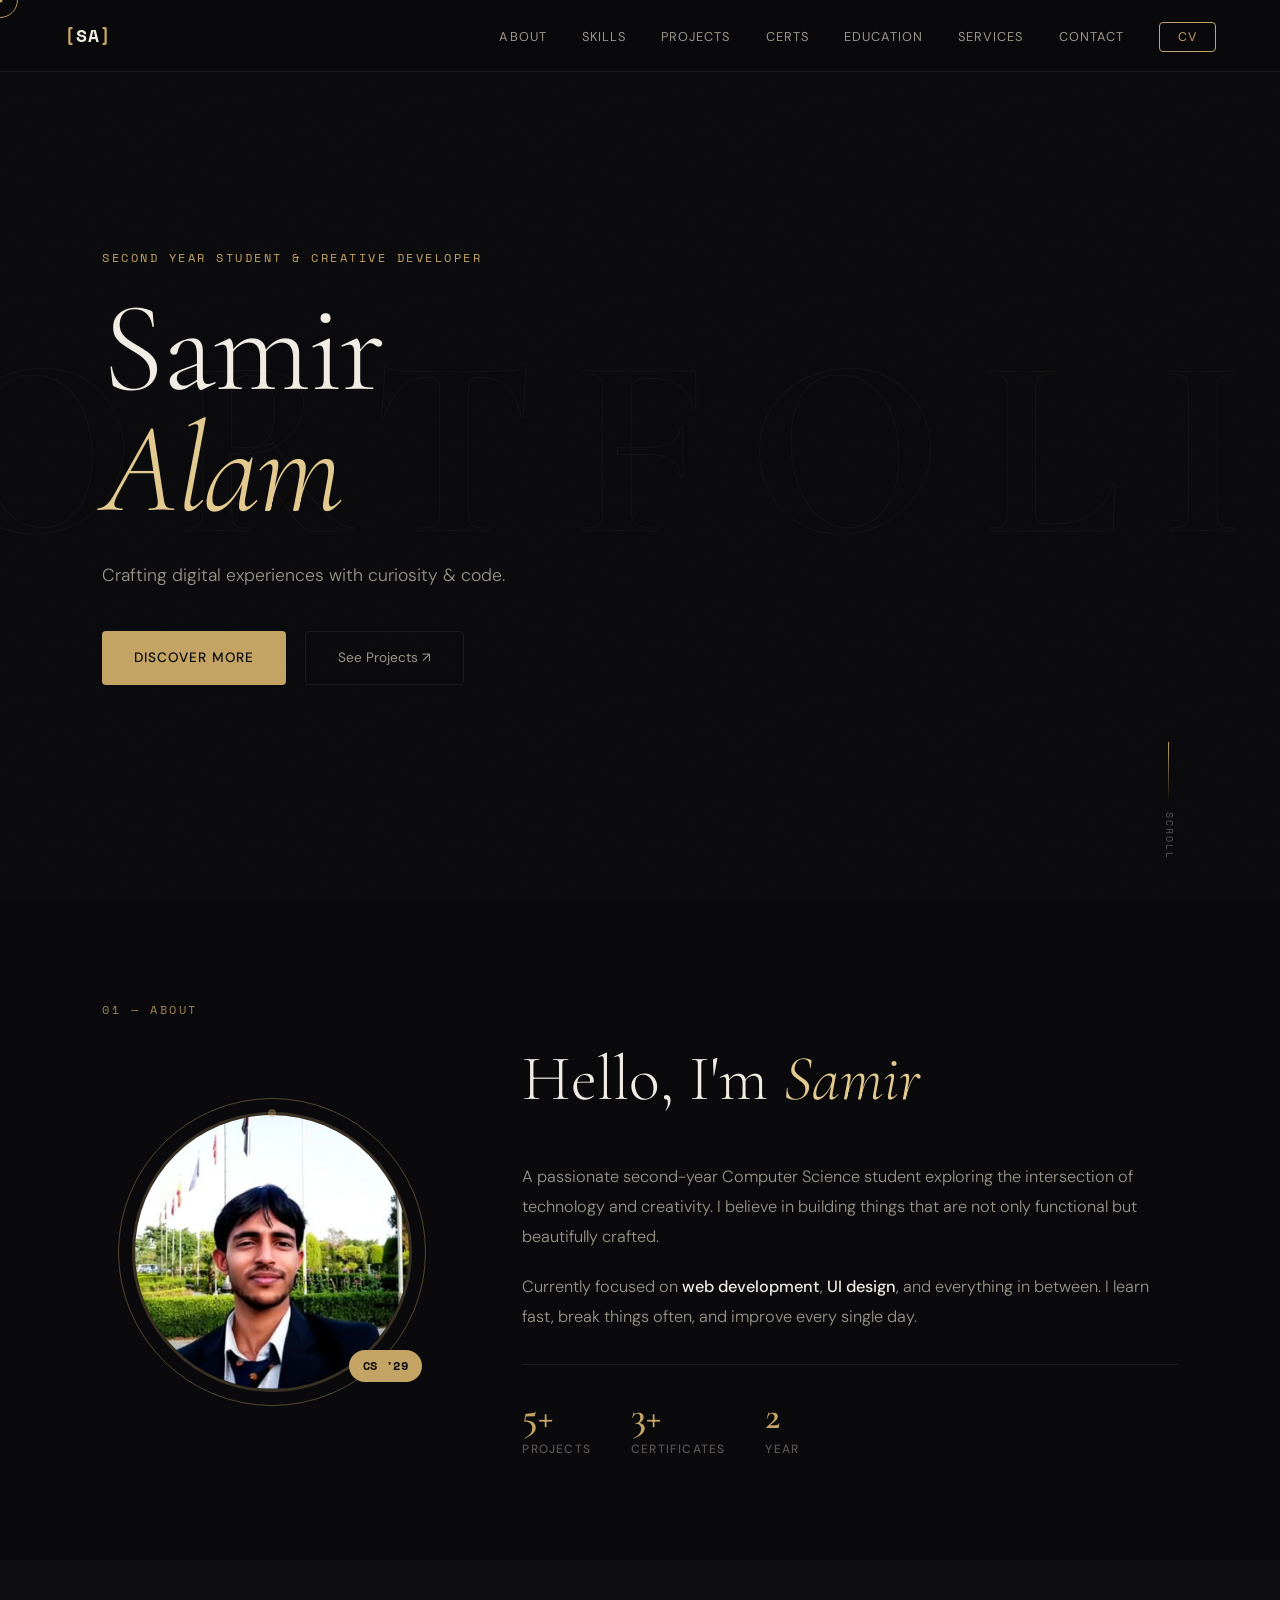
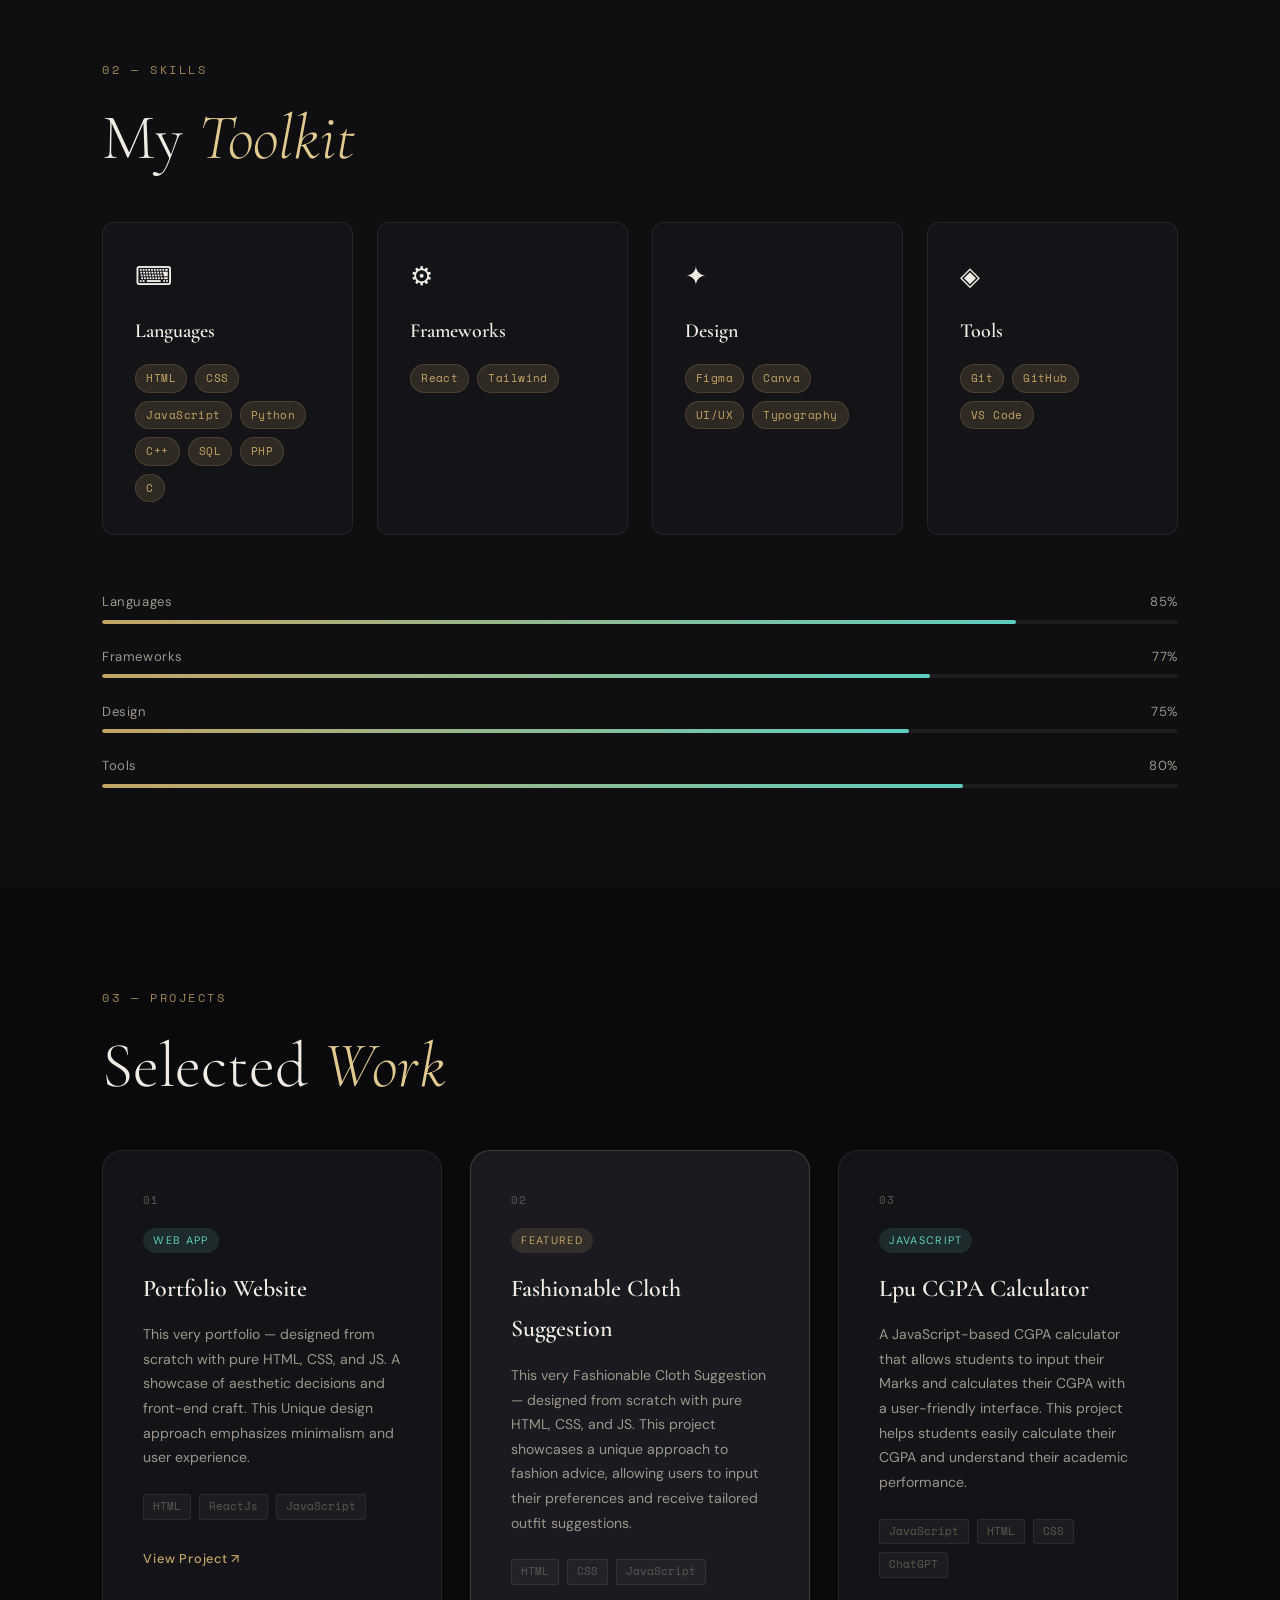
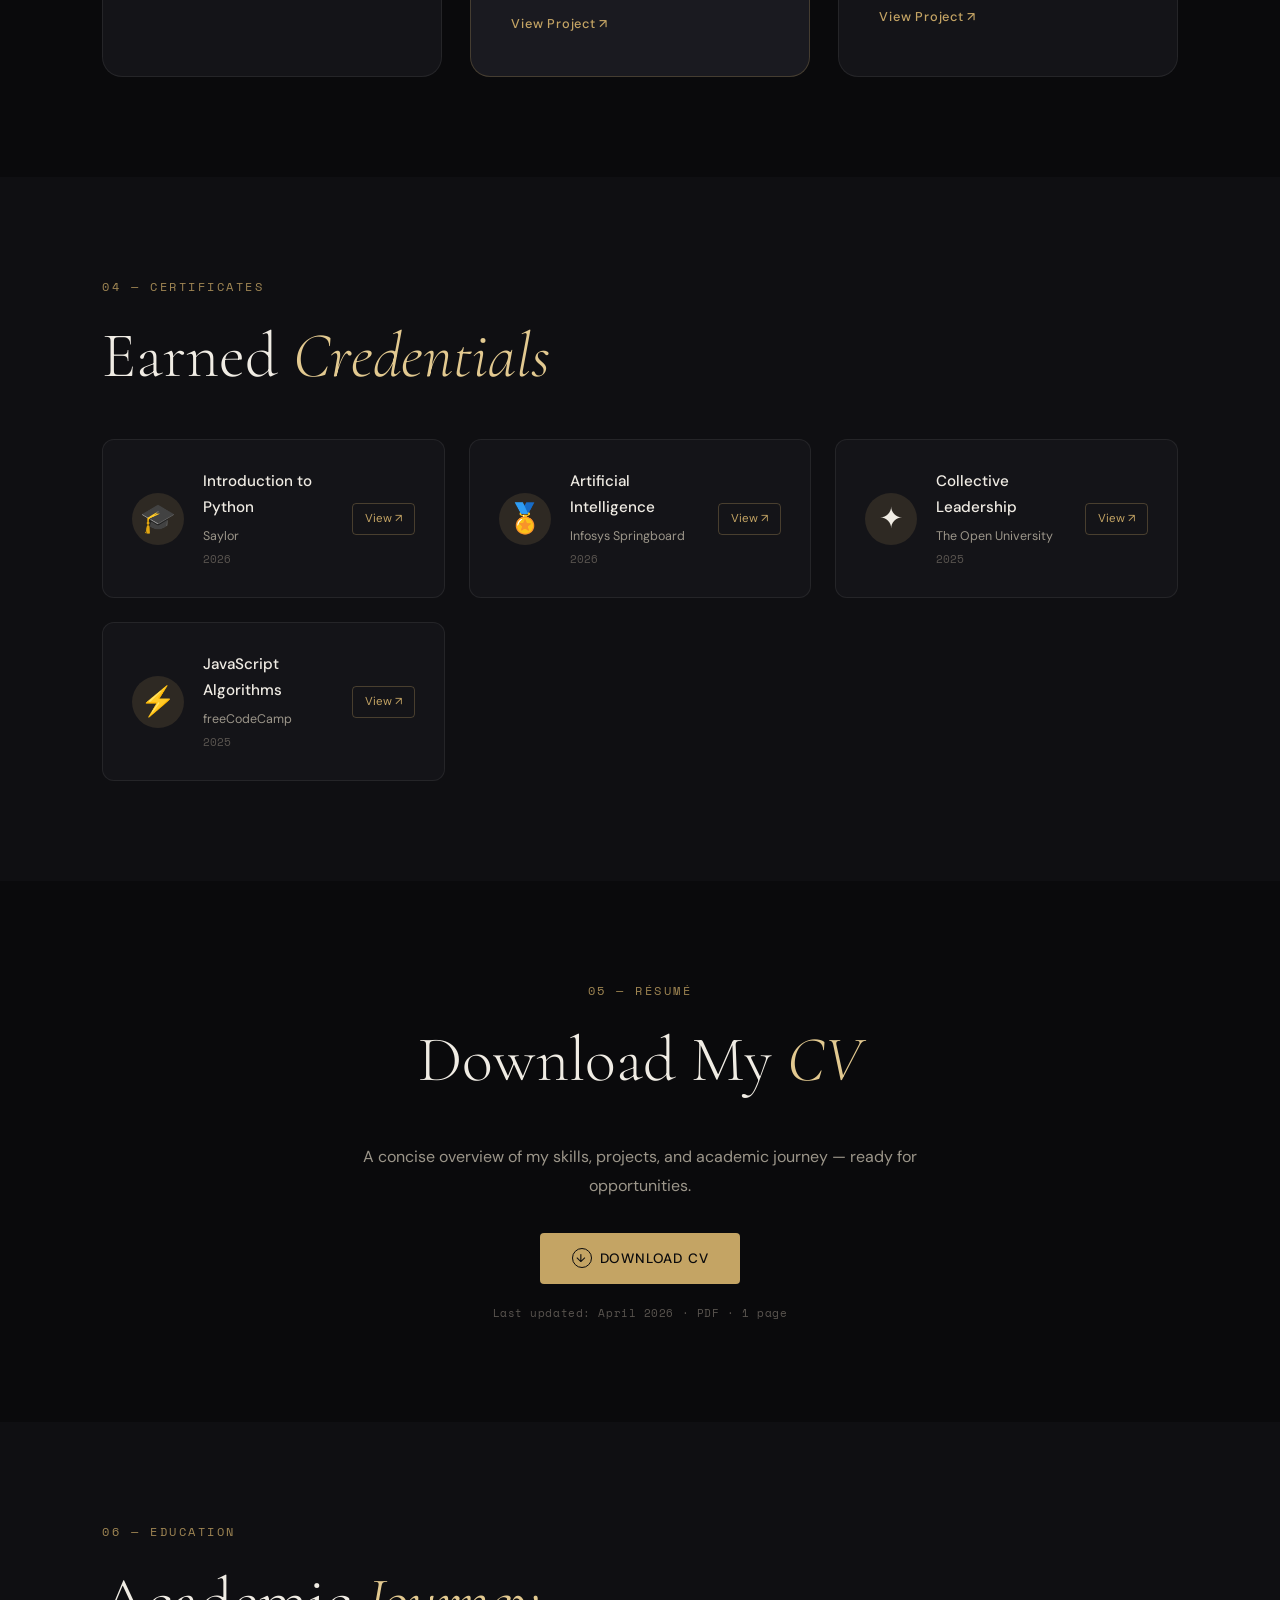
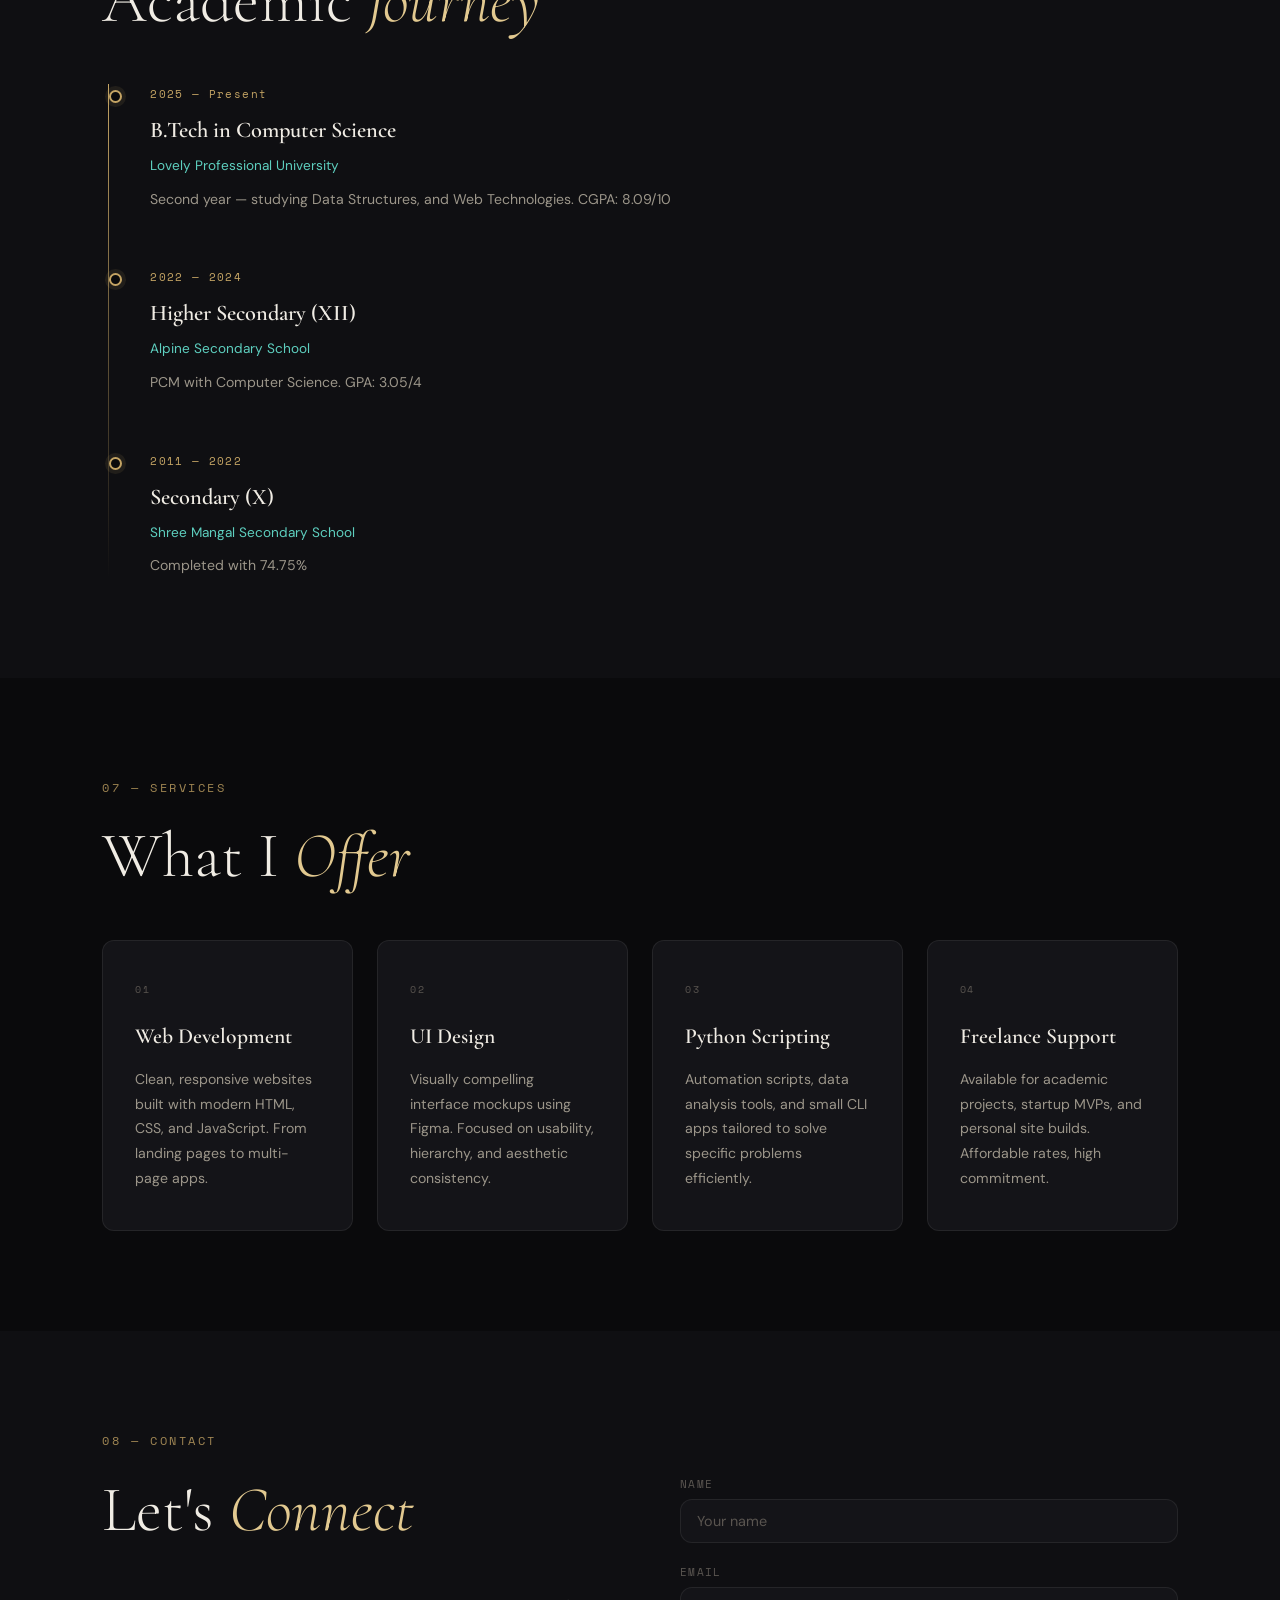
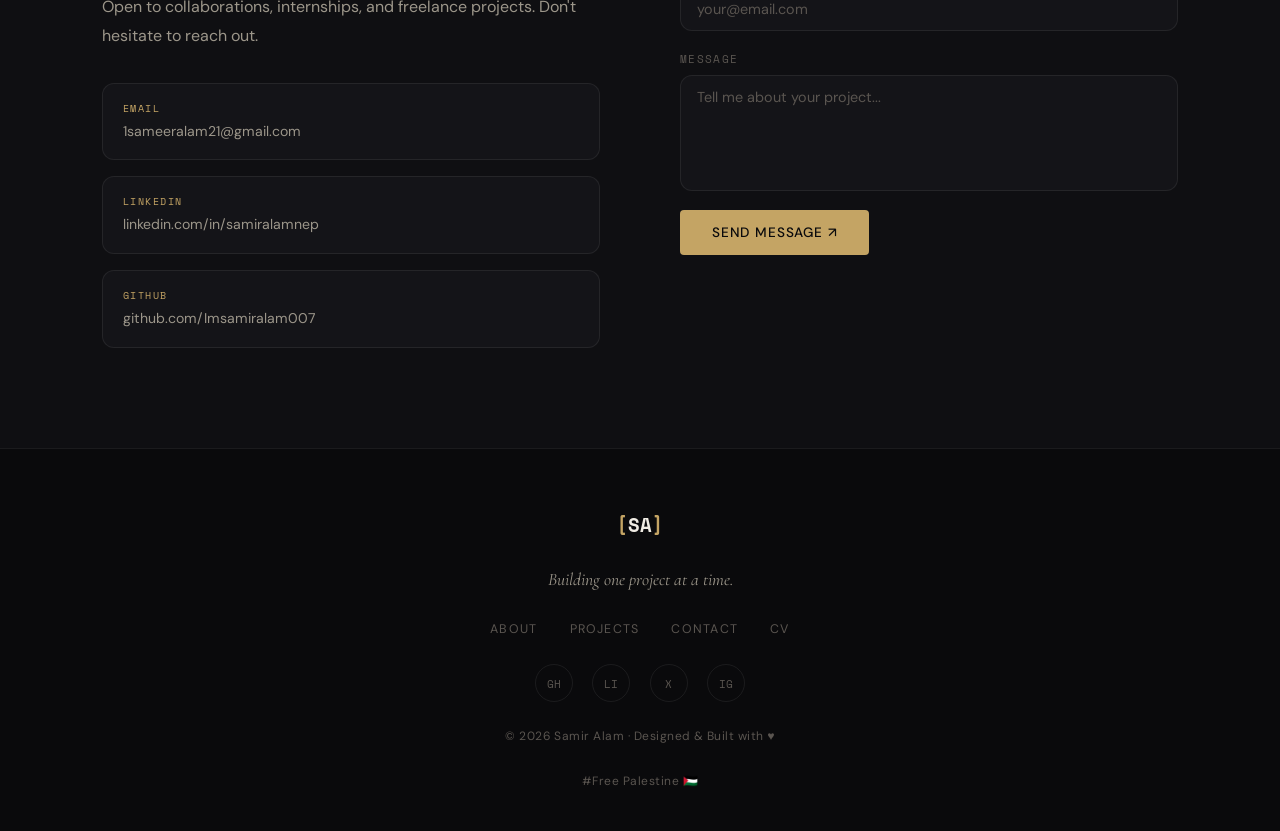
==== commit 12e8e768: "Update portfolio" ====
--- a/index.html
+++ b/index.html
@@ -40,7 +40,7 @@
   <section id="hero">
     <div class="hero-bg-text">PORTFOLIO</div>
     <div class="hero-content">
-      <p class="hero-eyebrow reveal">First Year Student &amp; Creative Developer</p>
+      <p class="hero-eyebrow reveal">Second Year Student &amp; Creative Developer</p>
       <h1 class="hero-title reveal">
         <span class="line">Samir</span>
         <span class="line italic">Alam</span>
@@ -66,7 +66,7 @@
           <div class="photo-ring"></div>
           <div class="photo-inner">
             <!-- Replace src with your actual photo -->
-            <img src="/image copy 2.png"alt="Samir Alam" class="profile-photo"/>
+            <img src="/pp.jpg"alt="Samir Alam" class="profile-photo"/>
           </div>
           <div class="photo-badge">CS '29</div>
         </div>
@@ -74,7 +74,7 @@
       <div class="about-text-col">
         <h2 class="section-title reveal">Hello, I'm <em>Samir</em></h2>
         <p class="about-desc reveal">
-          A passionate first-year Computer Science student exploring the intersection of technology and creativity. I believe in building things that are not only functional but beautifully crafted.
+          A passionate second-year Computer Science student exploring the intersection of technology and creativity. I believe in building things that are not only functional but beautifully crafted.
         </p>
         <p class="about-desc reveal">
           Currently focused on <strong>web development</strong>, <strong>UI design</strong>, and everything in between. I learn fast, break things often, and improve every single day.
@@ -89,7 +89,7 @@
             <span class="stat-label">Certificates</span>
           </div>
           <div class="stat">
-            <span class="stat-num">1st</span>
+            <span class="stat-num">2nd</span>
             <span class="stat-label">Year</span>
           </div>
         </div>
@@ -233,10 +233,10 @@
     <div class="cv-inner reveal">
       <h2 class="section-title">Download My <em>CV</em></h2>
       <p class="cv-desc">A concise overview of my skills, projects, and academic journey — ready for opportunities.</p>
-      <a href="/Samir-cv.pdf" class="btn-primary cv-btn" download>
+      <a href="/updated_portfolio.pdf" class="btn-primary cv-btn" download>
         <span class="dl-icon">↓</span> Download CV
       </a>
-      <p class="cv-note">Last updated: April 2025 · PDF · 1 page</p>
+      <p class="cv-note">Last updated: April 2026 · PDF · 1 page</p>
     </div>
   </section>
 
@@ -251,7 +251,7 @@
           <span class="tl-year">2025 — Present</span>
           <h3>B.Tech in Computer Science</h3>
           <p class="tl-place">Lovely Professional University</p>
-          <p class="tl-desc">First year — studying Data Structures, and Web Technologies. CGPA: 8.56/10</p>
+          <p class="tl-desc">Second year — studying Data Structures, and Web Technologies. CGPA: 8.09/10</p>
         </div>
       </div>
       <div class="timeline-item reveal">
@@ -360,11 +360,11 @@
       <div class="footer-socials">
         <a href="https://github.com/Imsamiralam007" aria-label="GitHub">GH</a>
         <a href="https://www.linkedin.com/in/samiralamnep/" aria-label="LinkedIn">LI</a>
-        <a href="https://x.com/SamiralamNep" aria-label="X">X</a>
-        <a href="https://www.instagram.com/imsamiralam007/" aria-label="Instagram">IG</a>
-      </div>
-      <p class="footer-copy">© 2025 Samir Alam · Designed &amp; Built with ♥</p>
-      <!-- <p class="footer-copy">#Make Israel, Palestine Again 🇵🇸</p> -->
+        <a href="https://x.com/imsamiralam007" aria-label="X">X</a>
+        <a href="https://www.instagram.com/samir.goals/" aria-label="Instagram">IG</a>
+      </div>
+      <p class="footer-copy">© 2026 Samir Alam · Designed &amp; Built with ♥</p>
+      <p class="footer-copy">#Free Palestine 🇵🇸</p>
     </div>
   </footer>
 
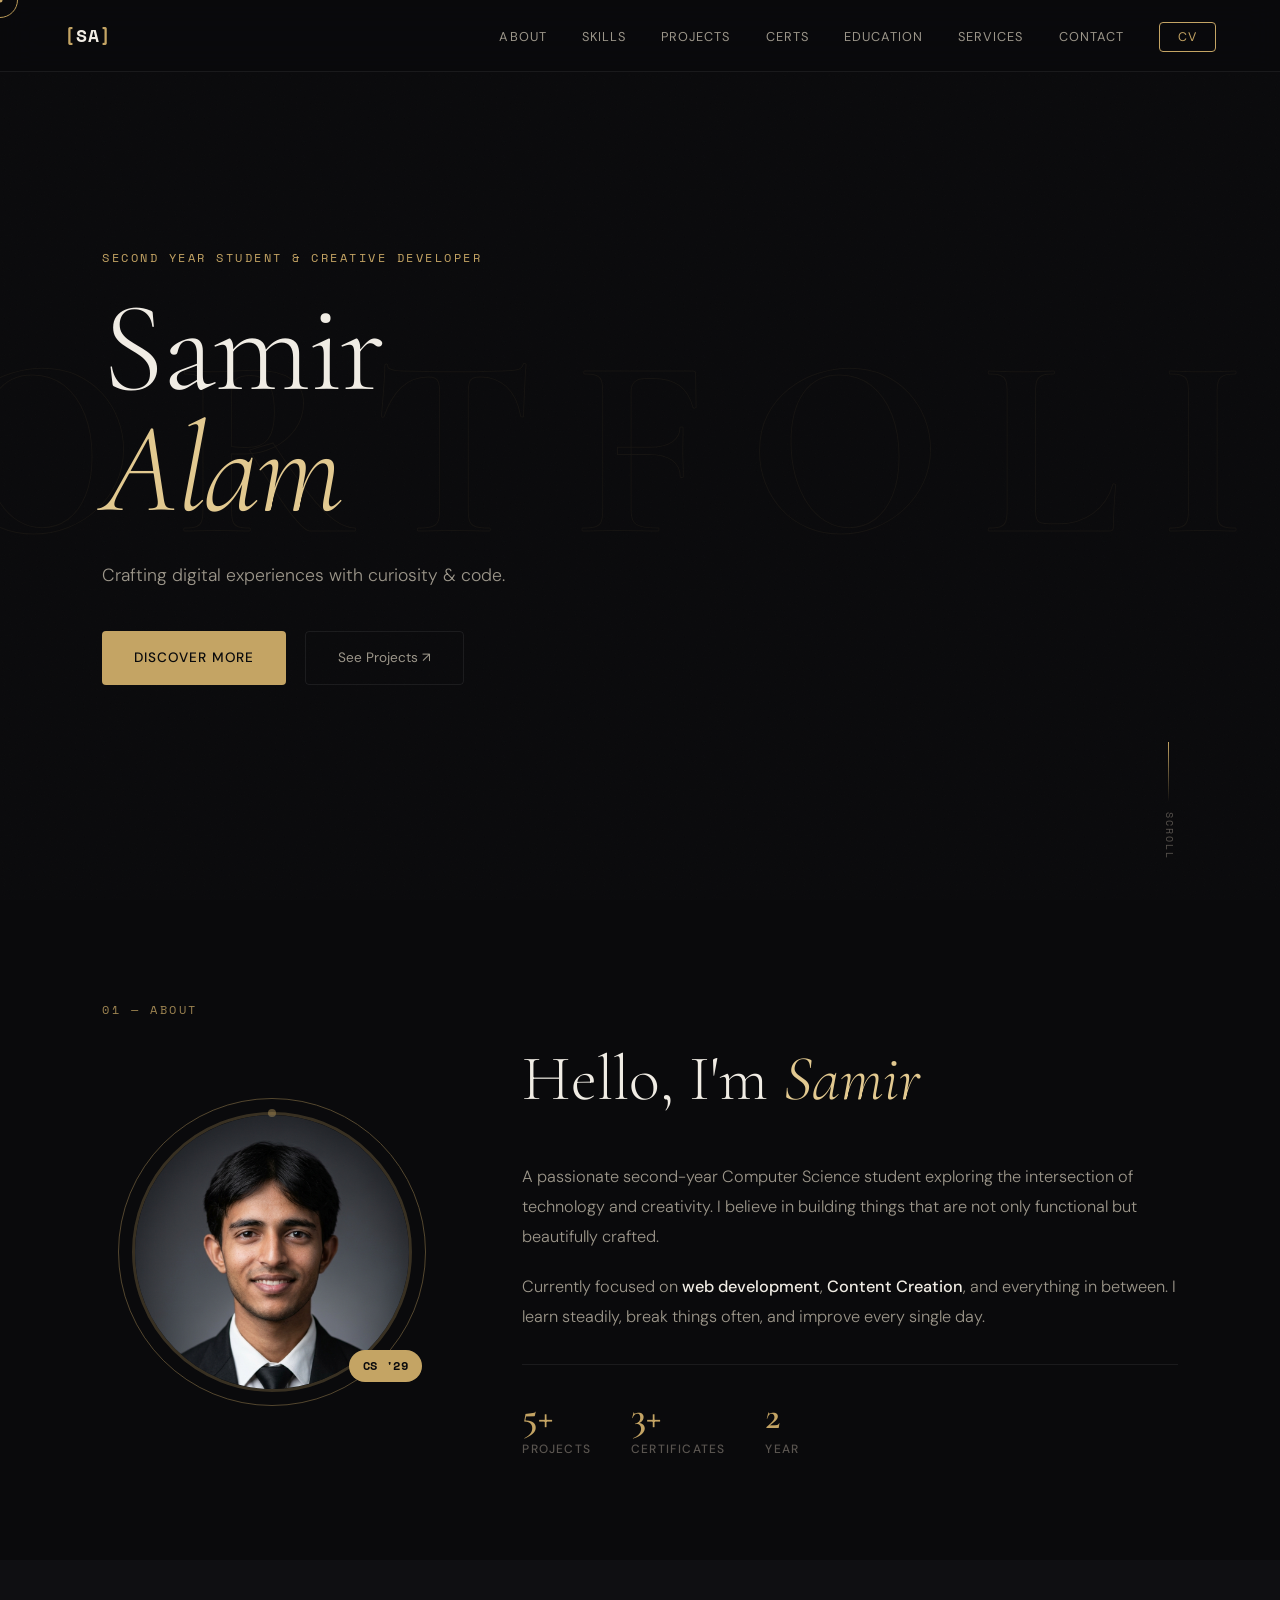
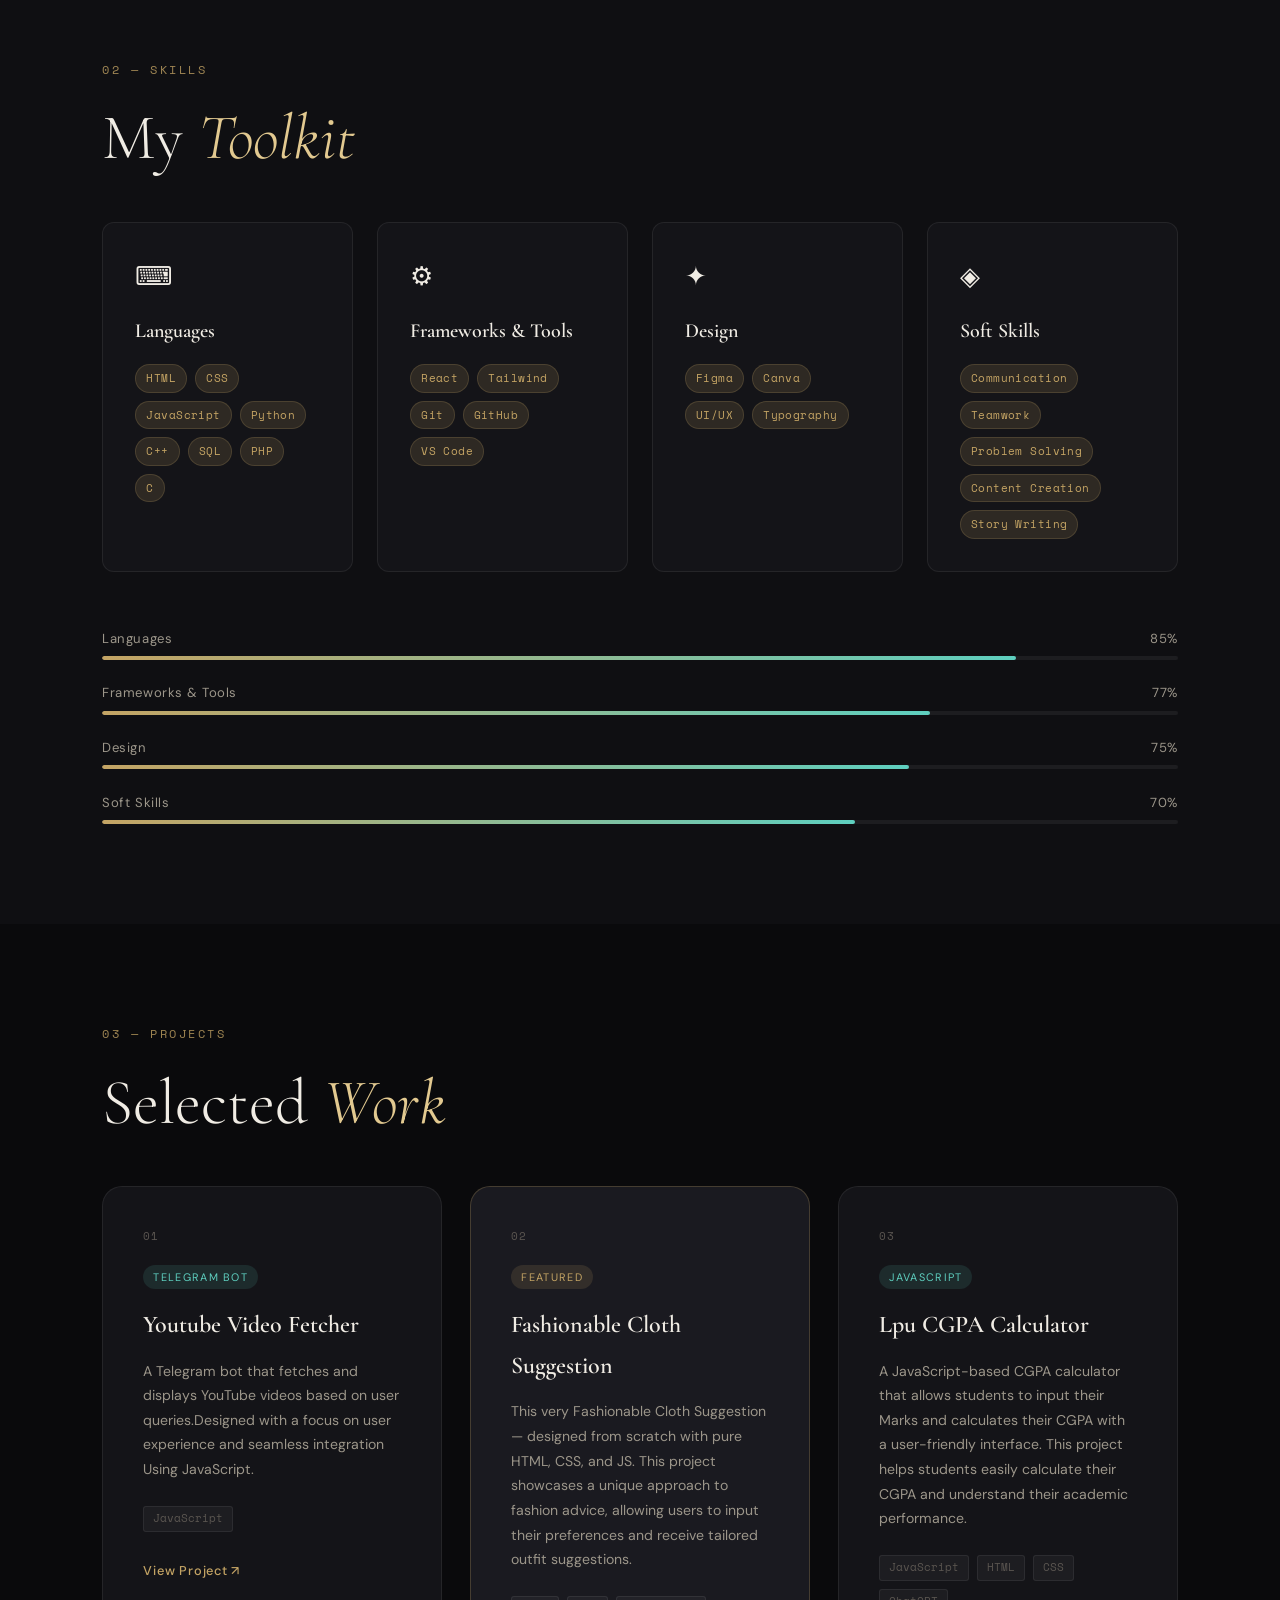
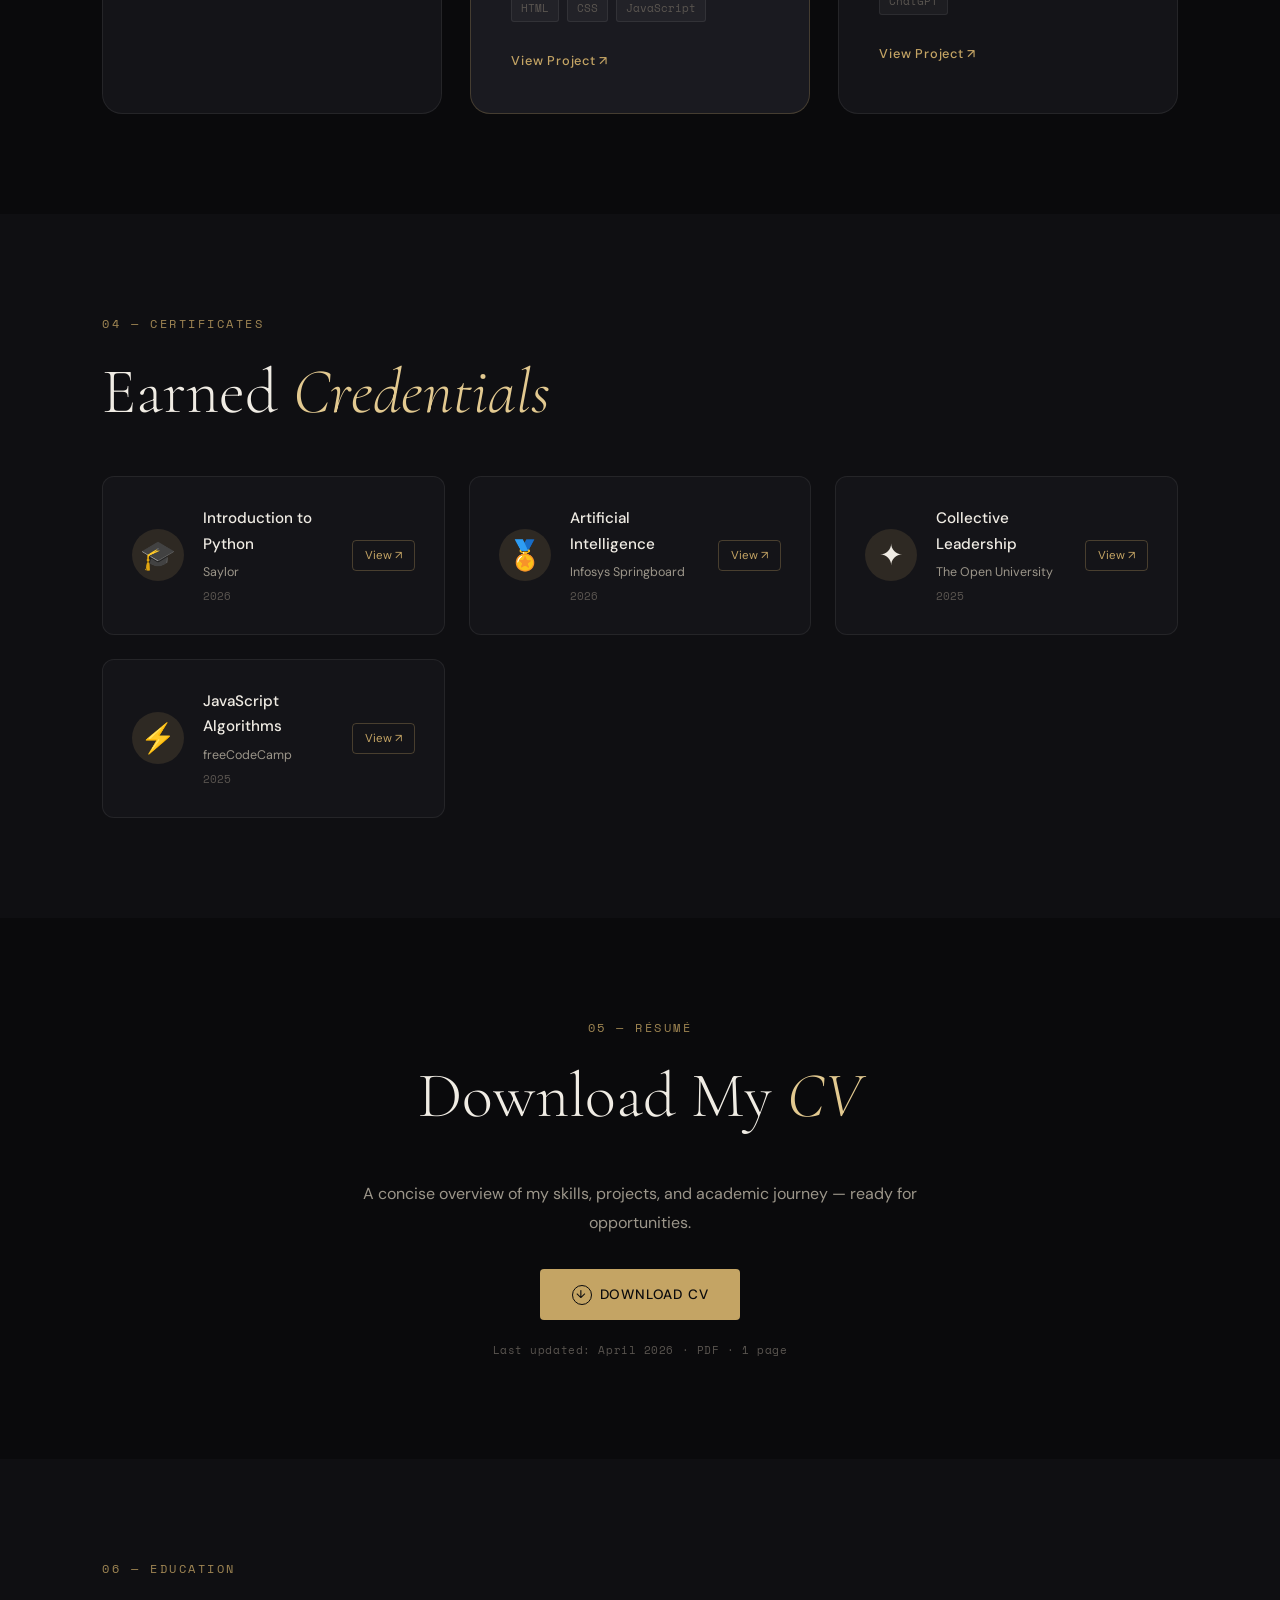
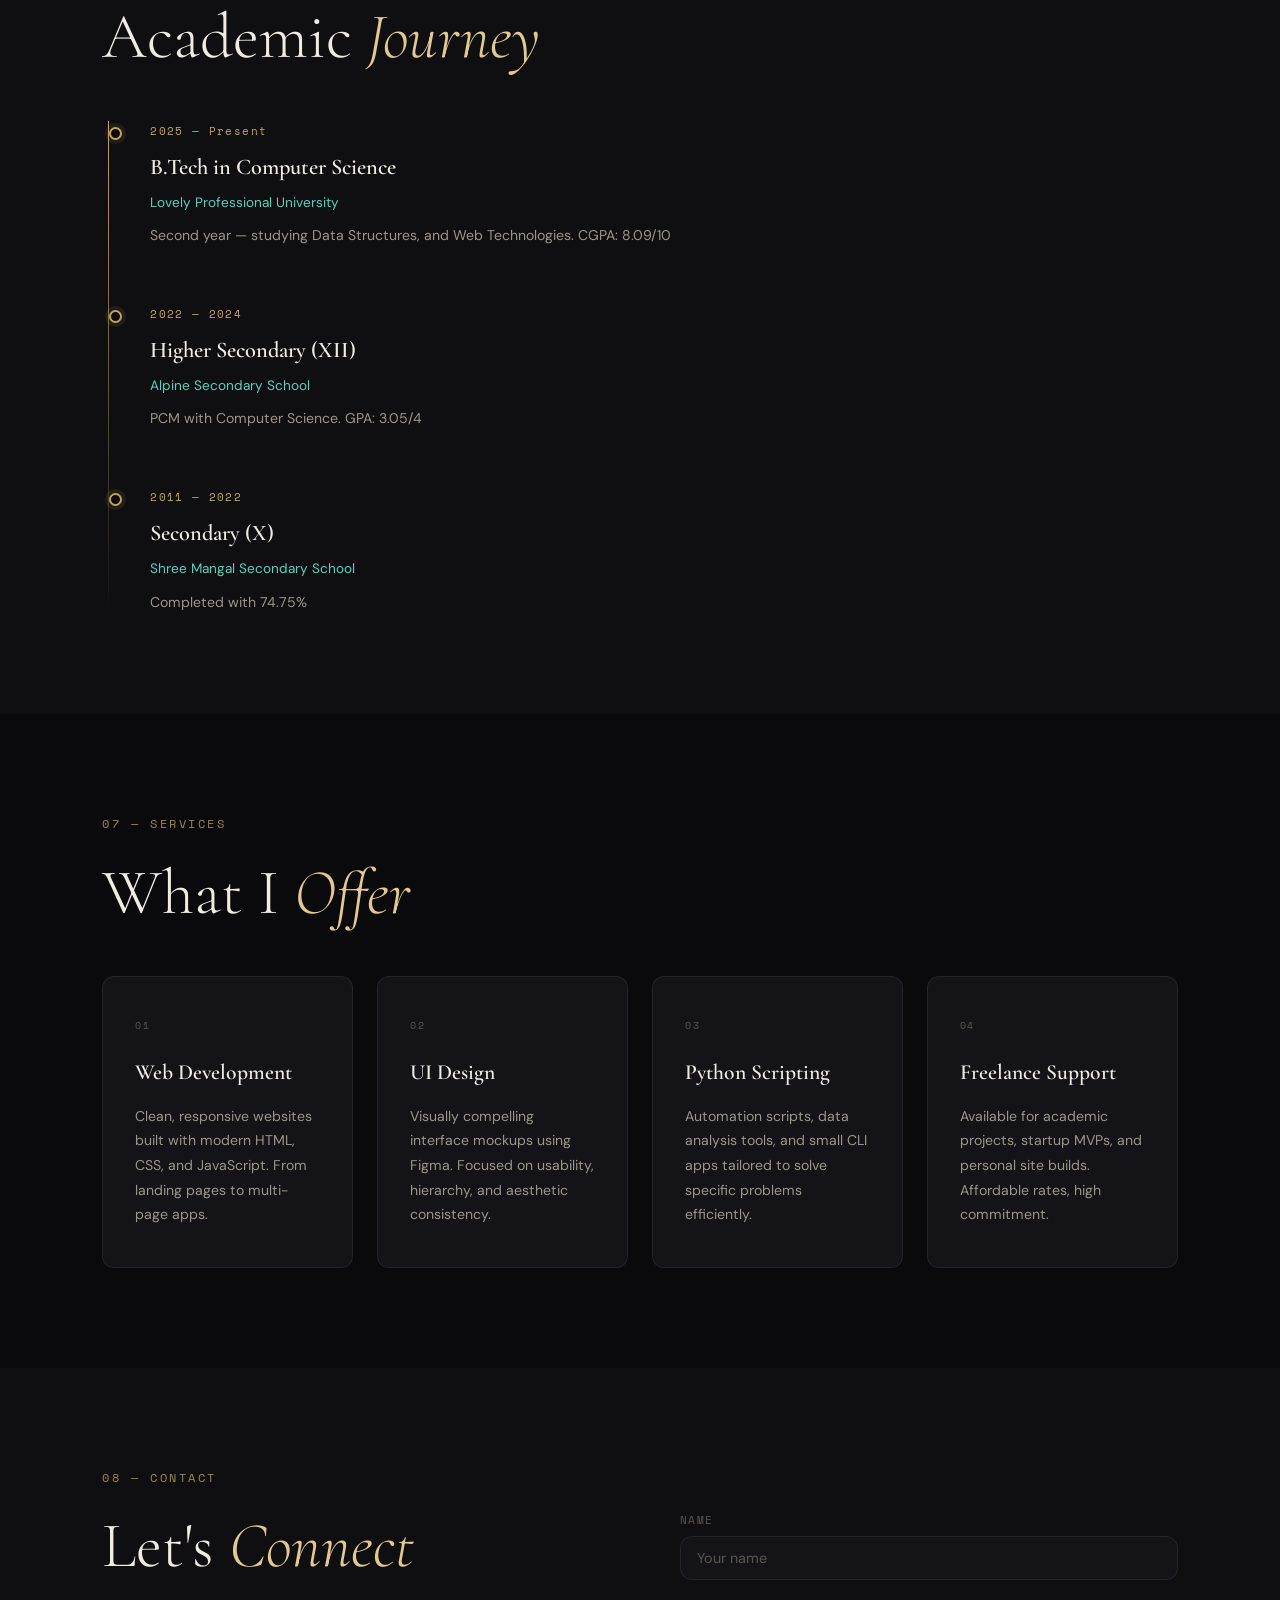
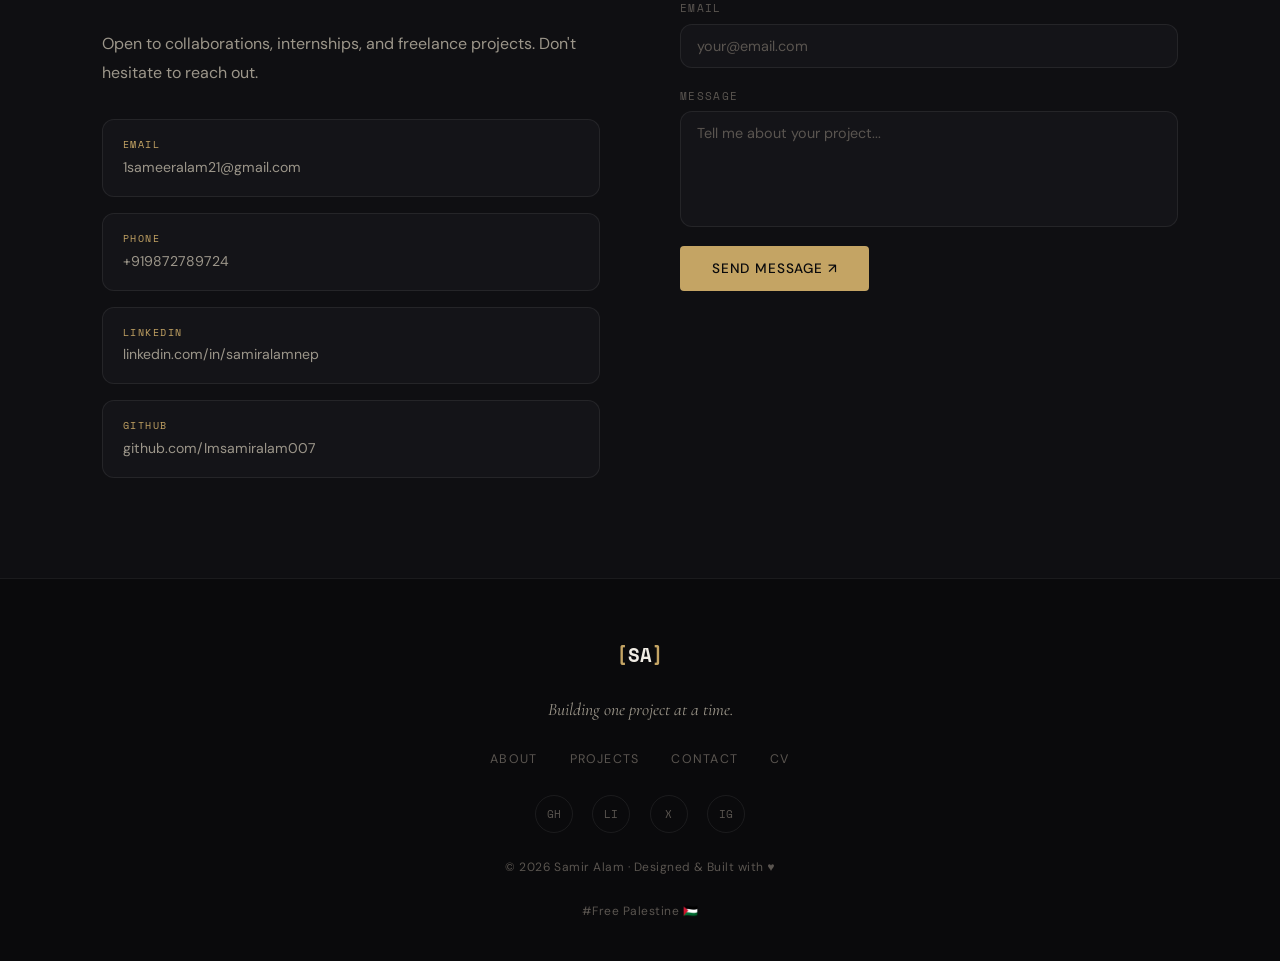
==== commit 86b43d3e: "Update portfolio" ====
--- a/index.html
+++ b/index.html
@@ -66,7 +66,7 @@
           <div class="photo-ring"></div>
           <div class="photo-inner">
             <!-- Replace src with your actual photo -->
-            <img src="/pp.jpg"alt="Samir Alam" class="profile-photo"/>
+            <img src="/updated_pp.png"alt="Samir Alam" class="profile-photo"/>
           </div>
           <div class="photo-badge">CS '29</div>
         </div>
@@ -74,10 +74,12 @@
       <div class="about-text-col">
         <h2 class="section-title reveal">Hello, I'm <em>Samir</em></h2>
         <p class="about-desc reveal">
-          A passionate second-year Computer Science student exploring the intersection of technology and creativity. I believe in building things that are not only functional but beautifully crafted.
+          A passionate second-year Computer Science student exploring the 
+          intersection of technology and creativity. I believe in building 
+          things that are not only functional but beautifully crafted.
         </p>
         <p class="about-desc reveal">
-          Currently focused on <strong>web development</strong>, <strong>UI design</strong>, and everything in between. I learn fast, break things often, and improve every single day.
+          Currently focused on <strong>web development</strong>, <strong>Content Creation</strong>, and everything in between. I learn steadily, break things often, and improve every single day.
         </p>
         <div class="about-stats reveal">
           <div class="stat">
@@ -111,9 +113,9 @@
       </div>
       <div class="skill-card reveal">
         <div class="skill-icon">⚙</div>
-        <h3>Frameworks</h3>
+        <h3>Frameworks & Tools</h3>
         <div class="skill-tags">
-          <span>React</span><span>Tailwind</span>
+          <span>React</span><span>Tailwind</span><span>Git</span><span>GitHub</span><span>VS Code</span>
         </div>
       </div>
       <div class="skill-card reveal">
@@ -125,9 +127,9 @@
       </div>
       <div class="skill-card reveal">
         <div class="skill-icon">◈</div>
-        <h3>Tools</h3>
+        <h3>Soft Skills</h3>
         <div class="skill-tags">
-          <span>Git</span><span>GitHub</span><span>VS Code</span>
+          <span>Communication</span><span>Teamwork</span><span>Problem Solving</span><span>Content Creation</span><span>Story Writing</span>
         </div>
       </div>
     </div>
@@ -137,7 +139,7 @@
         <div class="bar-track"><div class="bar-fill" data-width="85"></div></div>
       </div>
       <div class="bar-item">
-        <div class="bar-label"><span>Frameworks</span><span>77%</span></div>
+        <div class="bar-label"><span>Frameworks & Tools</span><span>77%</span></div>
         <div class="bar-track"><div class="bar-fill" data-width="77"></div></div>
       </div>
       <div class="bar-item">
@@ -145,8 +147,8 @@
         <div class="bar-track"><div class="bar-fill" data-width="75"></div></div>
       </div>
       <div class="bar-item">
-        <div class="bar-label"><span>Tools</span><span>80%</span></div>
-        <div class="bar-track"><div class="bar-fill" data-width="80"></div></div>
+        <div class="bar-label"><span>Soft Skills</span><span>70%</span></div>
+        <div class="bar-track"><div class="bar-fill" data-width="70"></div></div>
       </div>
     </div>
   </section>
@@ -158,11 +160,11 @@
     <div class="projects-grid">
       <div class="project-card reveal">
         <div class="project-num">01</div>
-        <div class="project-tag">Web App</div>
-        <h3>Portfolio Website</h3>
-        <p>This very portfolio — designed from scratch with pure HTML, CSS, and JS. A showcase of aesthetic decisions and front-end craft. This Unique design approach emphasizes minimalism and user experience.</p>
-        <div class="project-stack"><span>HTML</span><span>ReactJs</span><span>JavaScript</span></div>
-        <a href="https://samirnep.vercel.app/" target="_blank" class="project-link">View Project ↗</a>
+        <div class="project-tag">Telegram Bot</div>
+        <h3>Youtube Video Fetcher</h3>
+        <p>A Telegram bot that fetches and displays YouTube videos based on user queries.Designed with a focus on user experience and seamless integration Using JavaScript.</p>
+        <div class="project-stack"><span>JavaScript</span></div>
+        <a href="https://web.telegram.org/a/#8649753875" target="_blank" class="project-link">View Project ↗</a>
       </div>
       <div class="project-card reveal featured">
         <div class="project-num">02</div>
@@ -233,7 +235,7 @@
     <div class="cv-inner reveal">
       <h2 class="section-title">Download My <em>CV</em></h2>
       <p class="cv-desc">A concise overview of my skills, projects, and academic journey — ready for opportunities.</p>
-      <a href="/updated_portfolio.pdf" class="btn-primary cv-btn" download>
+      <a href="/Samir-cv.pdf.pdf" class="btn-primary cv-btn" download>
         <span class="dl-icon">↓</span> Download CV
       </a>
       <p class="cv-note">Last updated: April 2026 · PDF · 1 page</p>
@@ -315,6 +317,10 @@
             <span class="ci-label">Email</span>
             <span>1sameeralam21@gmail.com</span>
           </a>
+          <a href="tel:+919872789724" class="contact-item">
+            <span class="ci-label">Phone</span>
+            <span>+919872789724</span>
+          </a>
           <a href="https://linkedin.com" class="contact-item" target="_blank">
             <span class="ci-label">LinkedIn</span>
             <span>linkedin.com/in/samiralamnep</span>
--- a/style.css
+++ b/style.css
@@ -51,7 +51,7 @@
 }
 
 a { text-decoration: none; color: inherit; }
-img { display: block; max-width: 100%; }
+img { display: block; max-width: 100%;}
 ul { list-style: none; }
 
 /* ── Custom Cursor ── */
@@ -365,7 +365,7 @@
   border: 3px solid rgba(196,164,100,0.25);
 }
 .profile-photo {
-  width: 100%; height: 100%;
+  width: 100%;
   object-fit: cover;
   transition: transform 0.5s ease;
 }
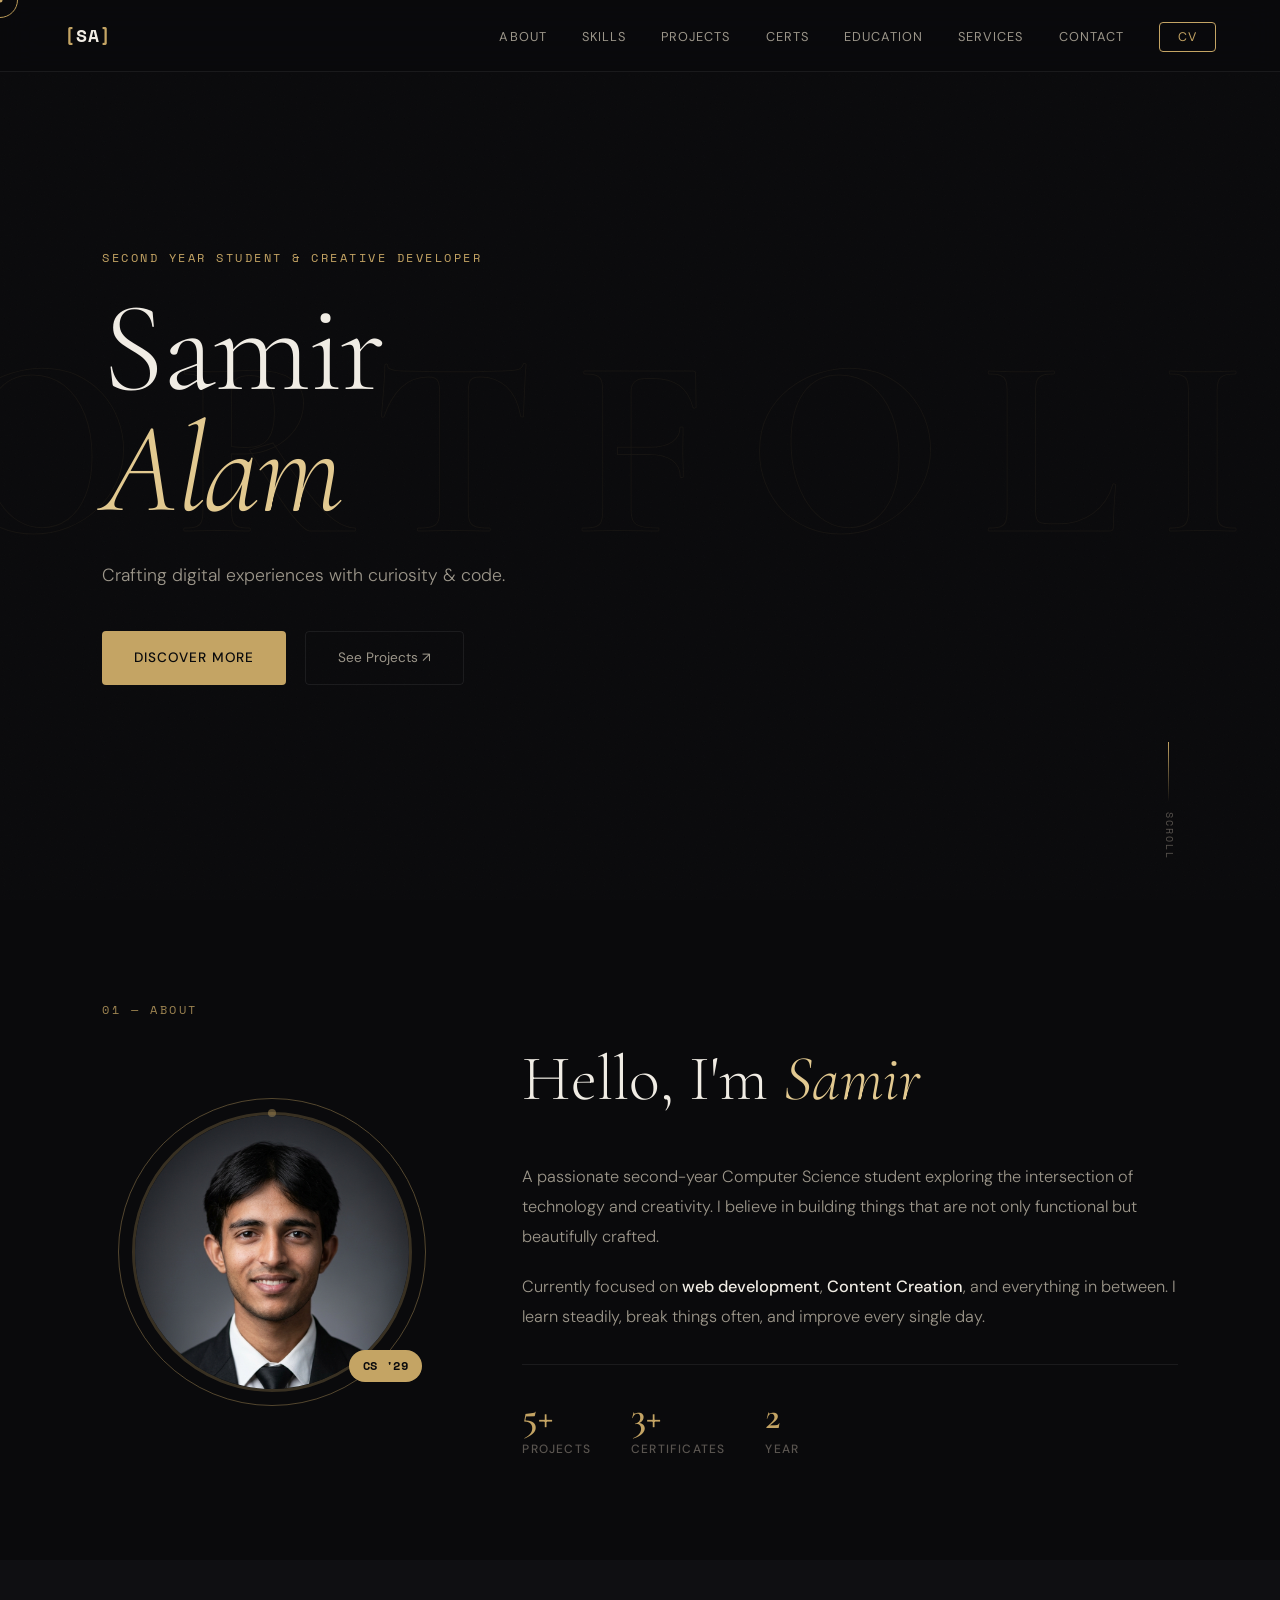
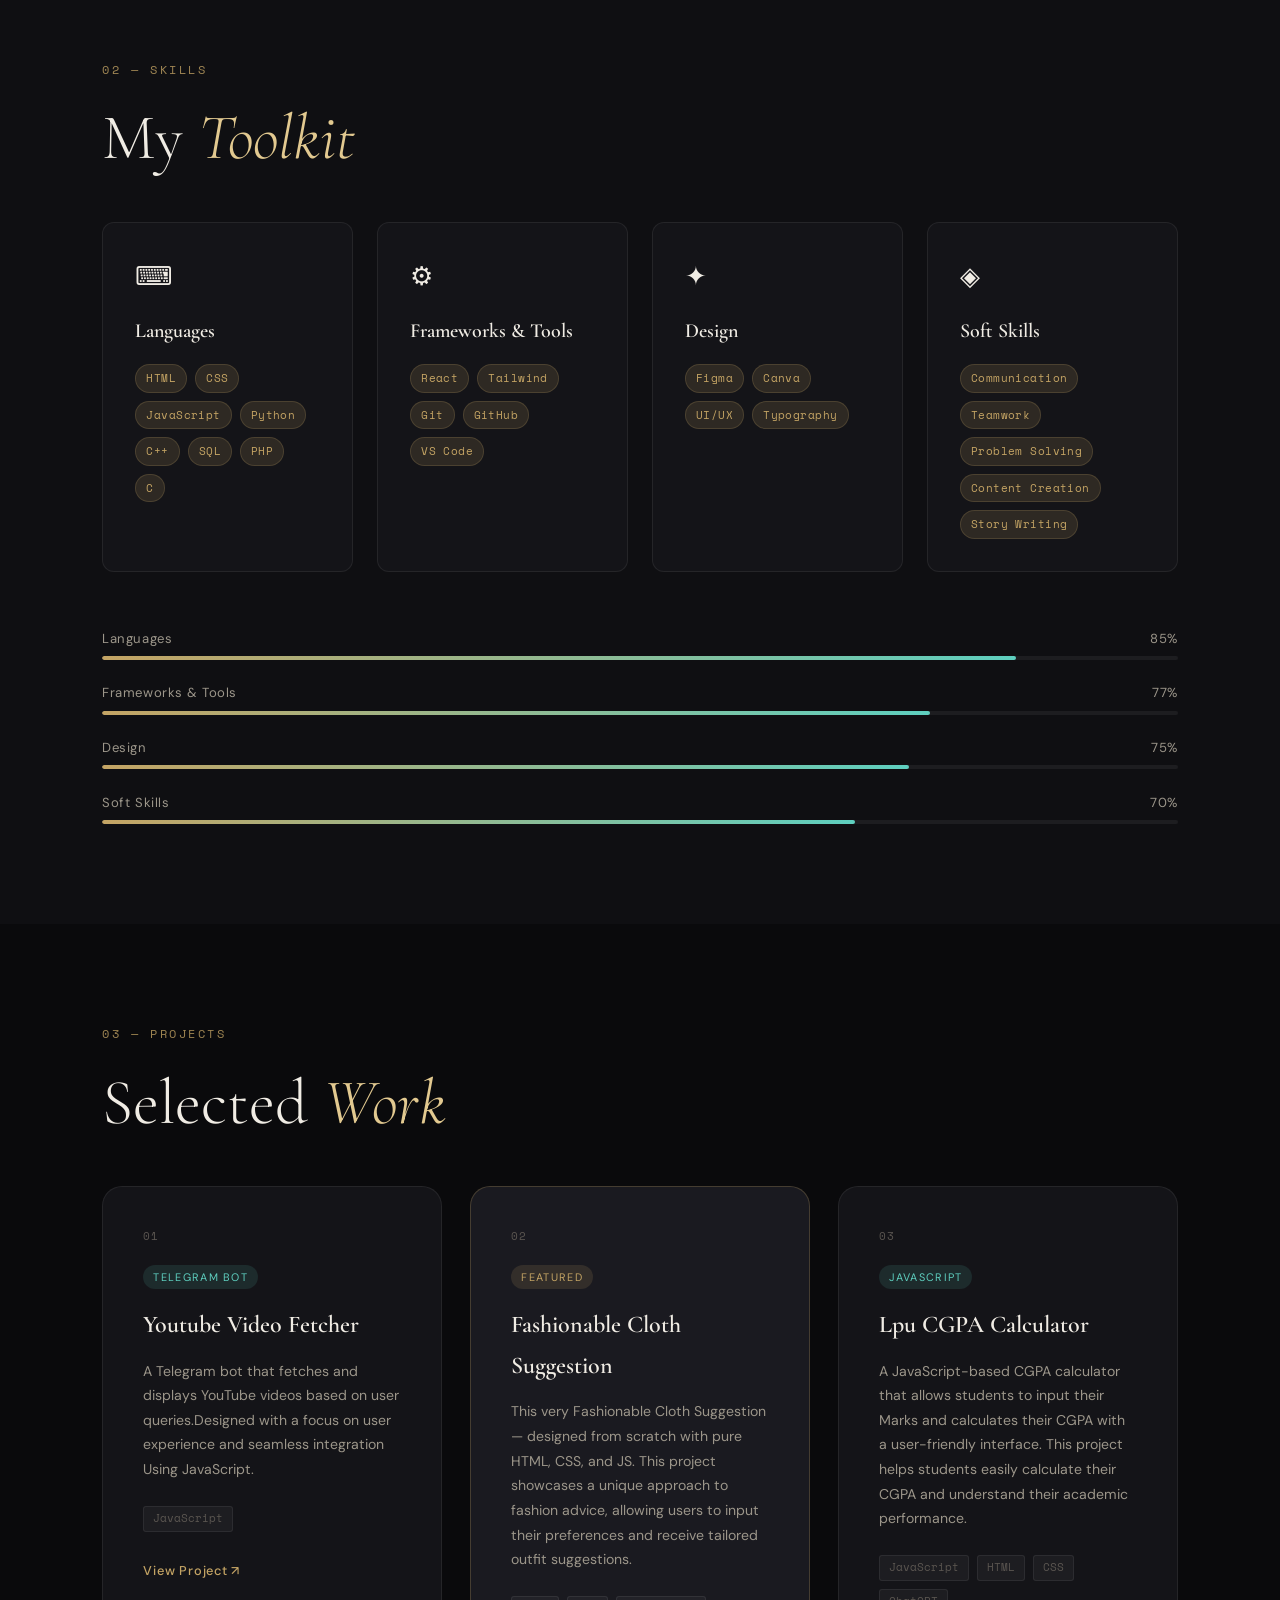
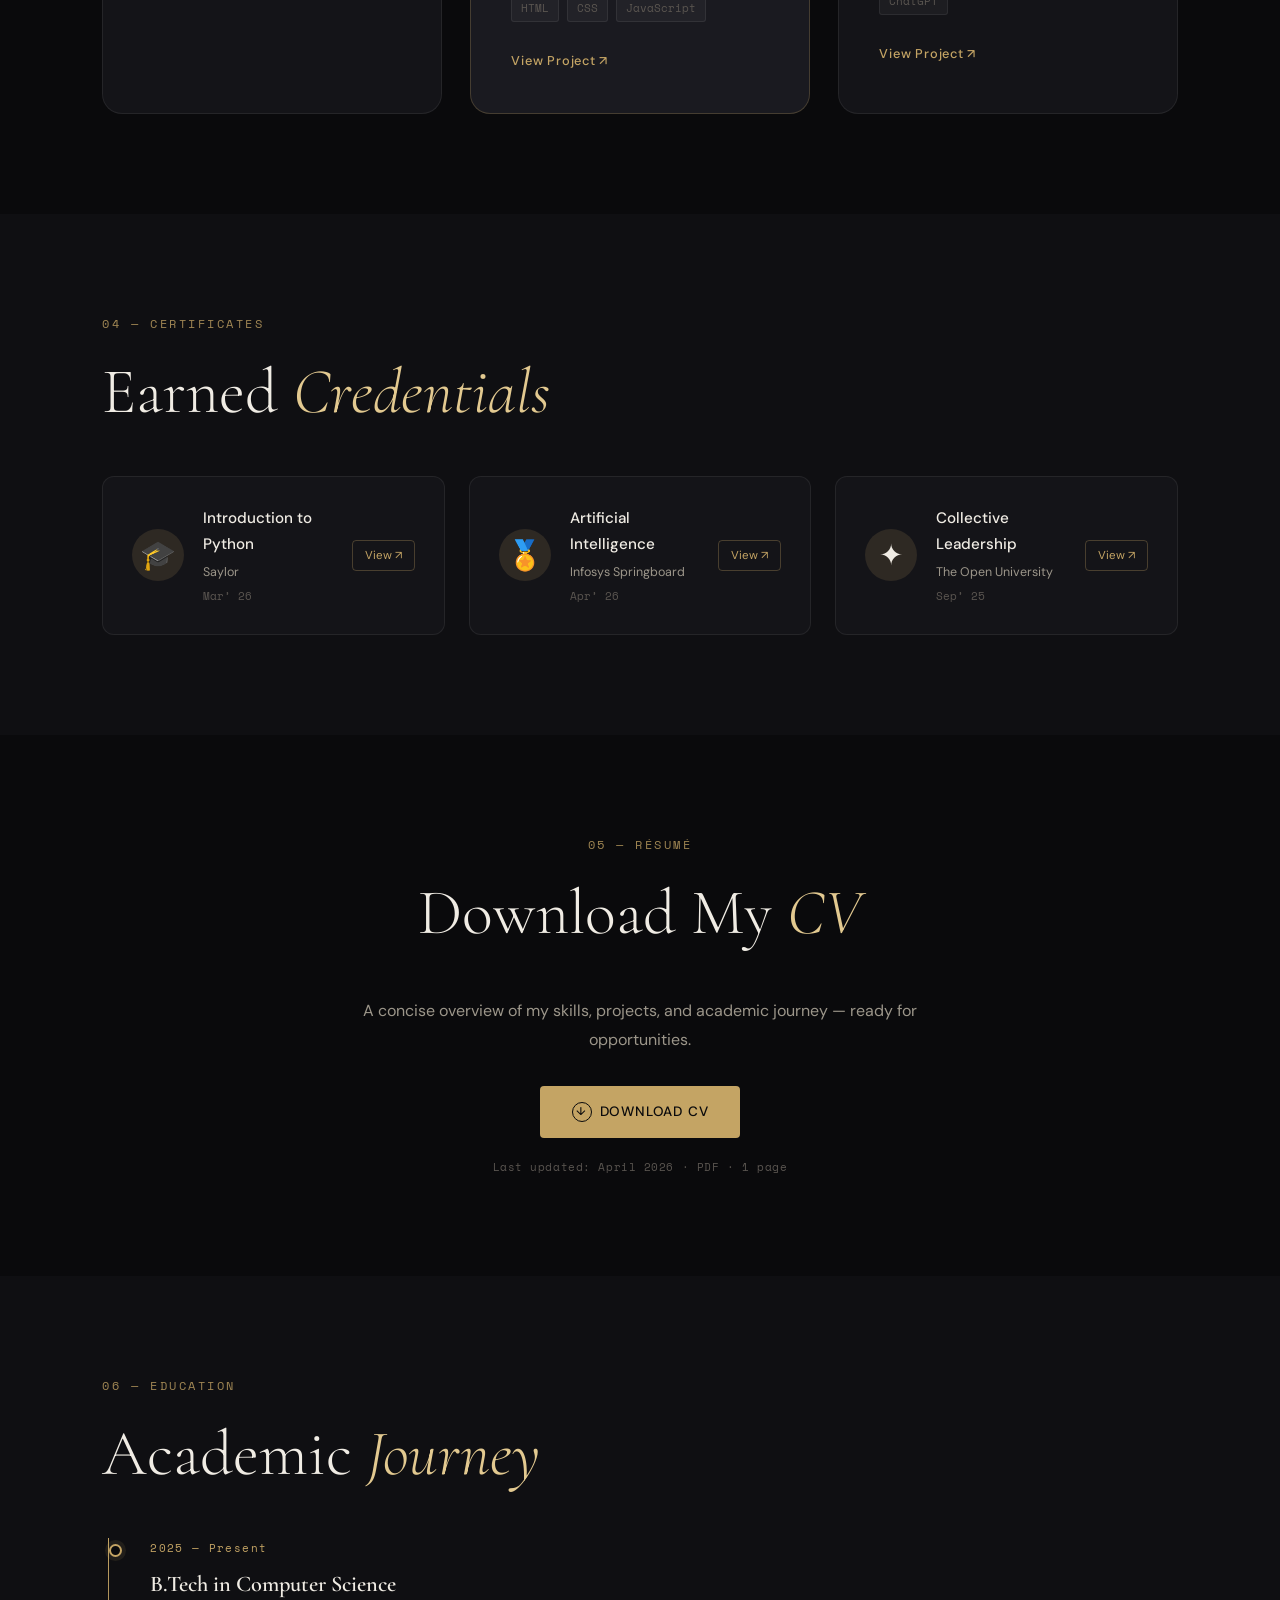
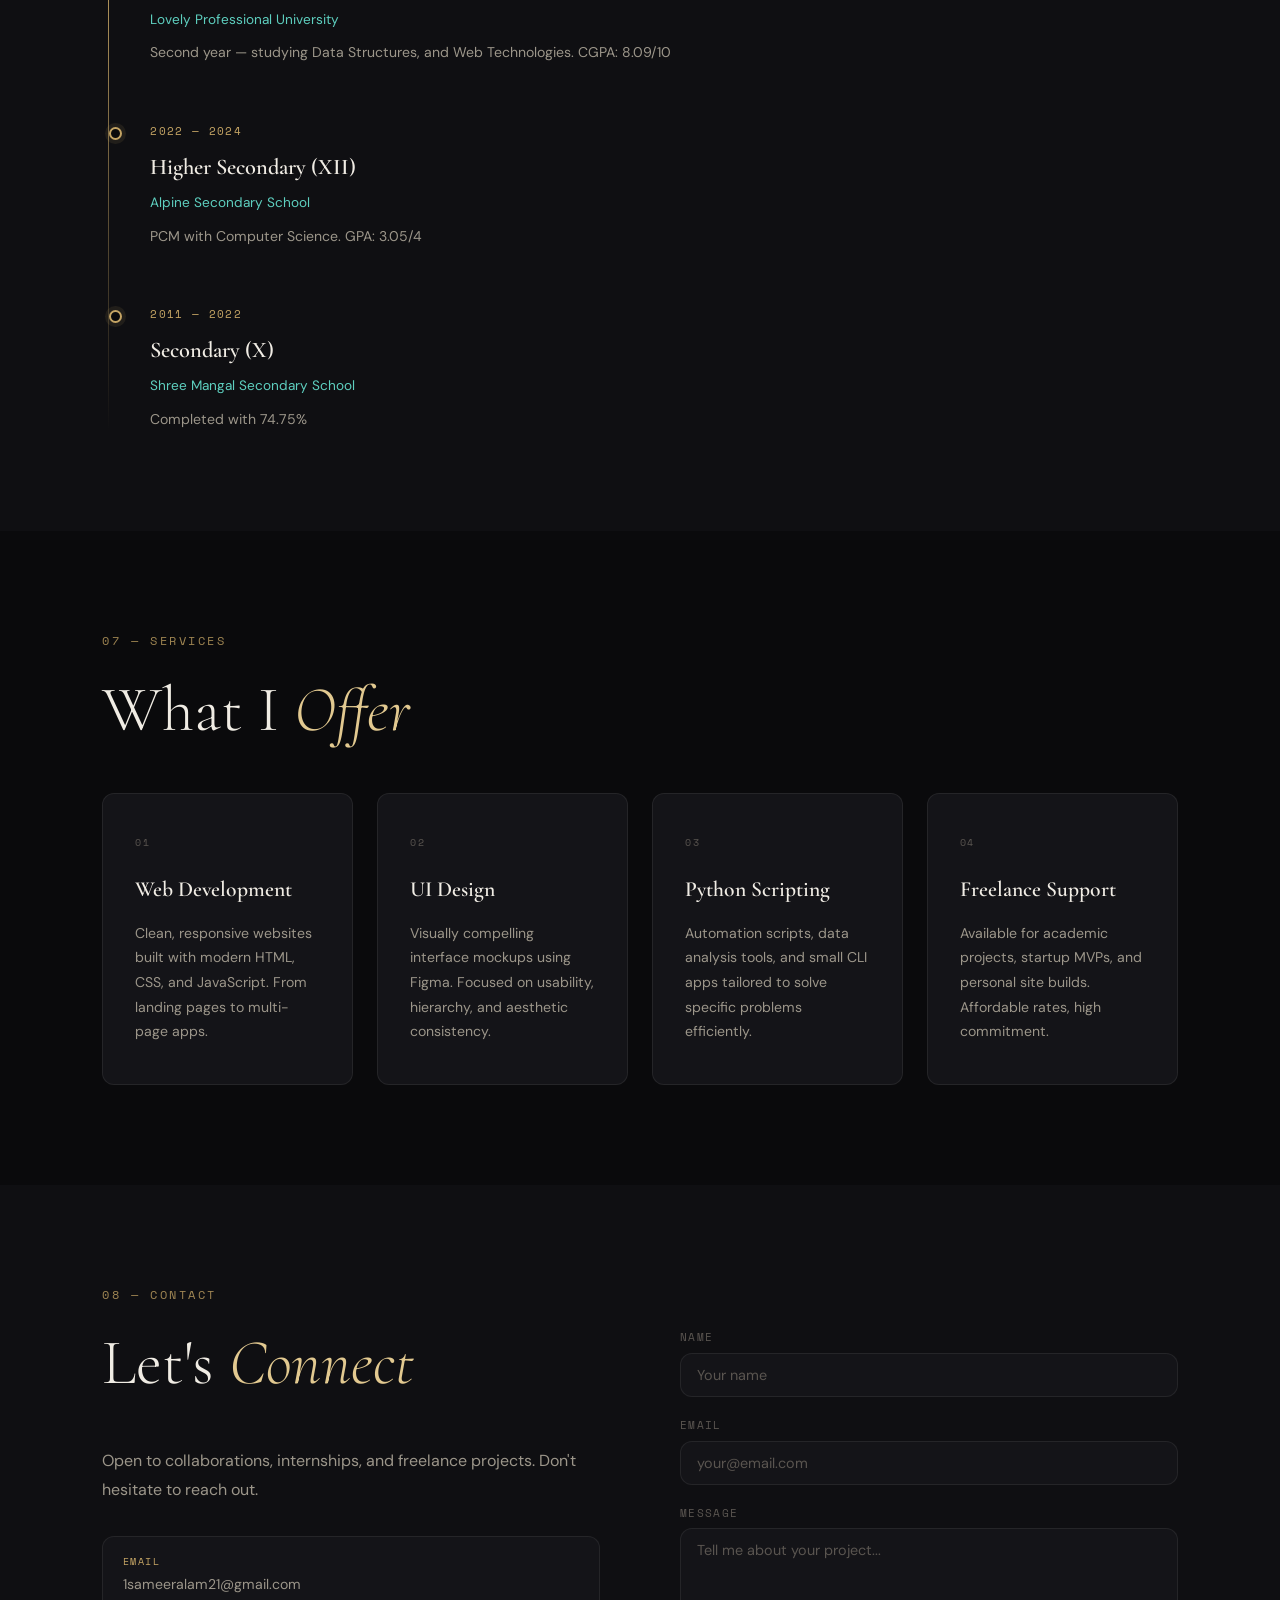
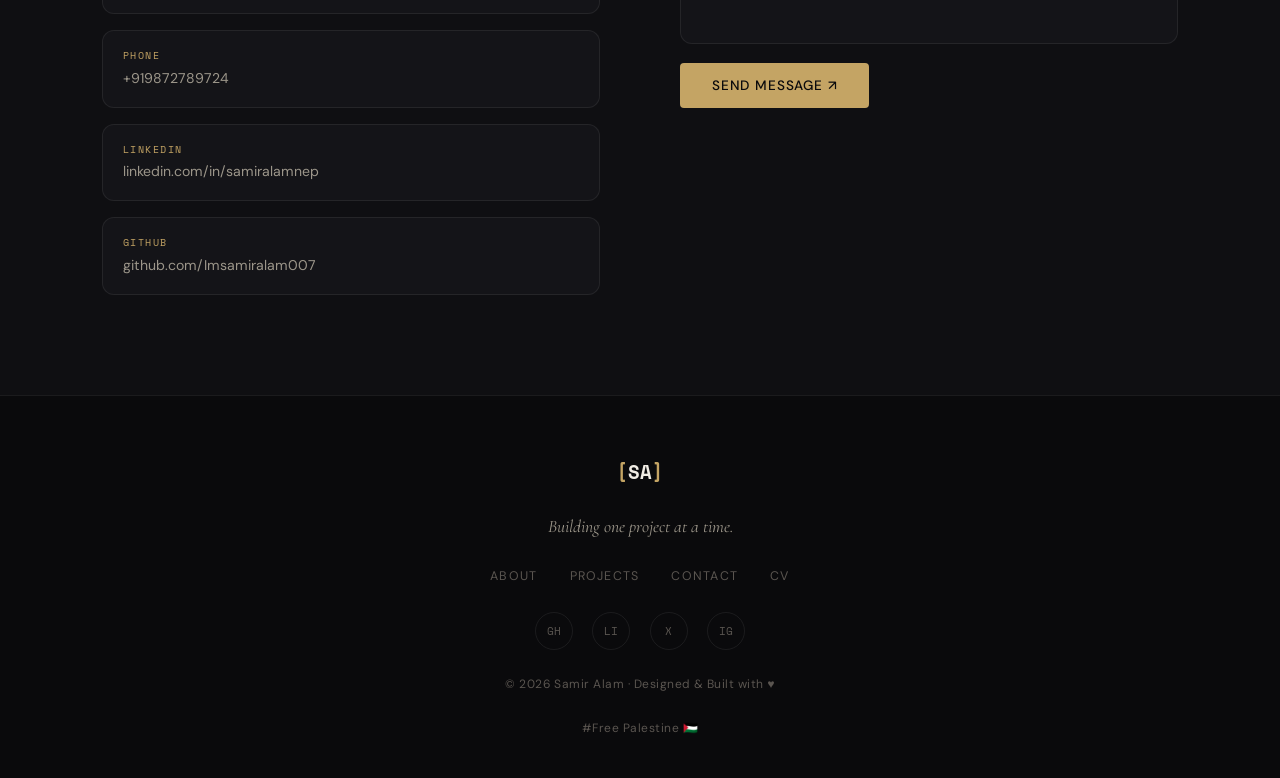
==== commit ebe5dd87: "updated date precisely" ====
--- a/index.html
+++ b/index.html
@@ -195,7 +195,7 @@
         <div class="cert-info">
           <h3>Introduction to Python</h3>
           <p class="cert-issuer">Saylor</p>
-          <p class="cert-date">2026</p>
+          <p class="cert-date">Mar’ 26</p>
         </div>
         <a href="/Samir_python_certificate.pdf"  target="_blank" class="cert-badge">View ↗</a>
       </div>
@@ -204,7 +204,7 @@
         <div class="cert-info">
           <h3>Artificial Intelligence</h3>
           <p class="cert-issuer">Infosys Springboard</p>
-          <p class="cert-date">2026</p>
+          <p class="cert-date">Apr’ 26</p>
         </div>
         <a href="/aicertificate.pdf"  target="_blank" class="cert-badge">View ↗</a>
       </div>
@@ -213,19 +213,11 @@
         <div class="cert-info">
           <h3>Collective Leadership</h3>
           <p class="cert-issuer">The Open University</p>
-          <p class="cert-date">2025</p>
+          <p class="cert-date">Sep’ 25</p>
         </div>
         <a href="/collective leadership.pdf" class="cert-badge">View ↗</a>
       </div>
-      <div class="cert-card reveal">
-        <div class="cert-logo">⚡</div>
-        <div class="cert-info">
-          <h3>JavaScript Algorithms</h3>
-          <p class="cert-issuer">freeCodeCamp</p>
-          <p class="cert-date">2025</p>
-        </div>
-        <a href="#" class="cert-badge">View ↗</a>
-      </div>
+      
     </div>
   </section>
 
--- a/style.css
+++ b/style.css
@@ -467,7 +467,6 @@
 }
 
 .skill-bars { display: flex; flex-direction: column; gap: 1.4rem; }
-.bar-item {}
 .bar-label {
   display: flex; justify-content: space-between;
   font-size: 0.82rem;
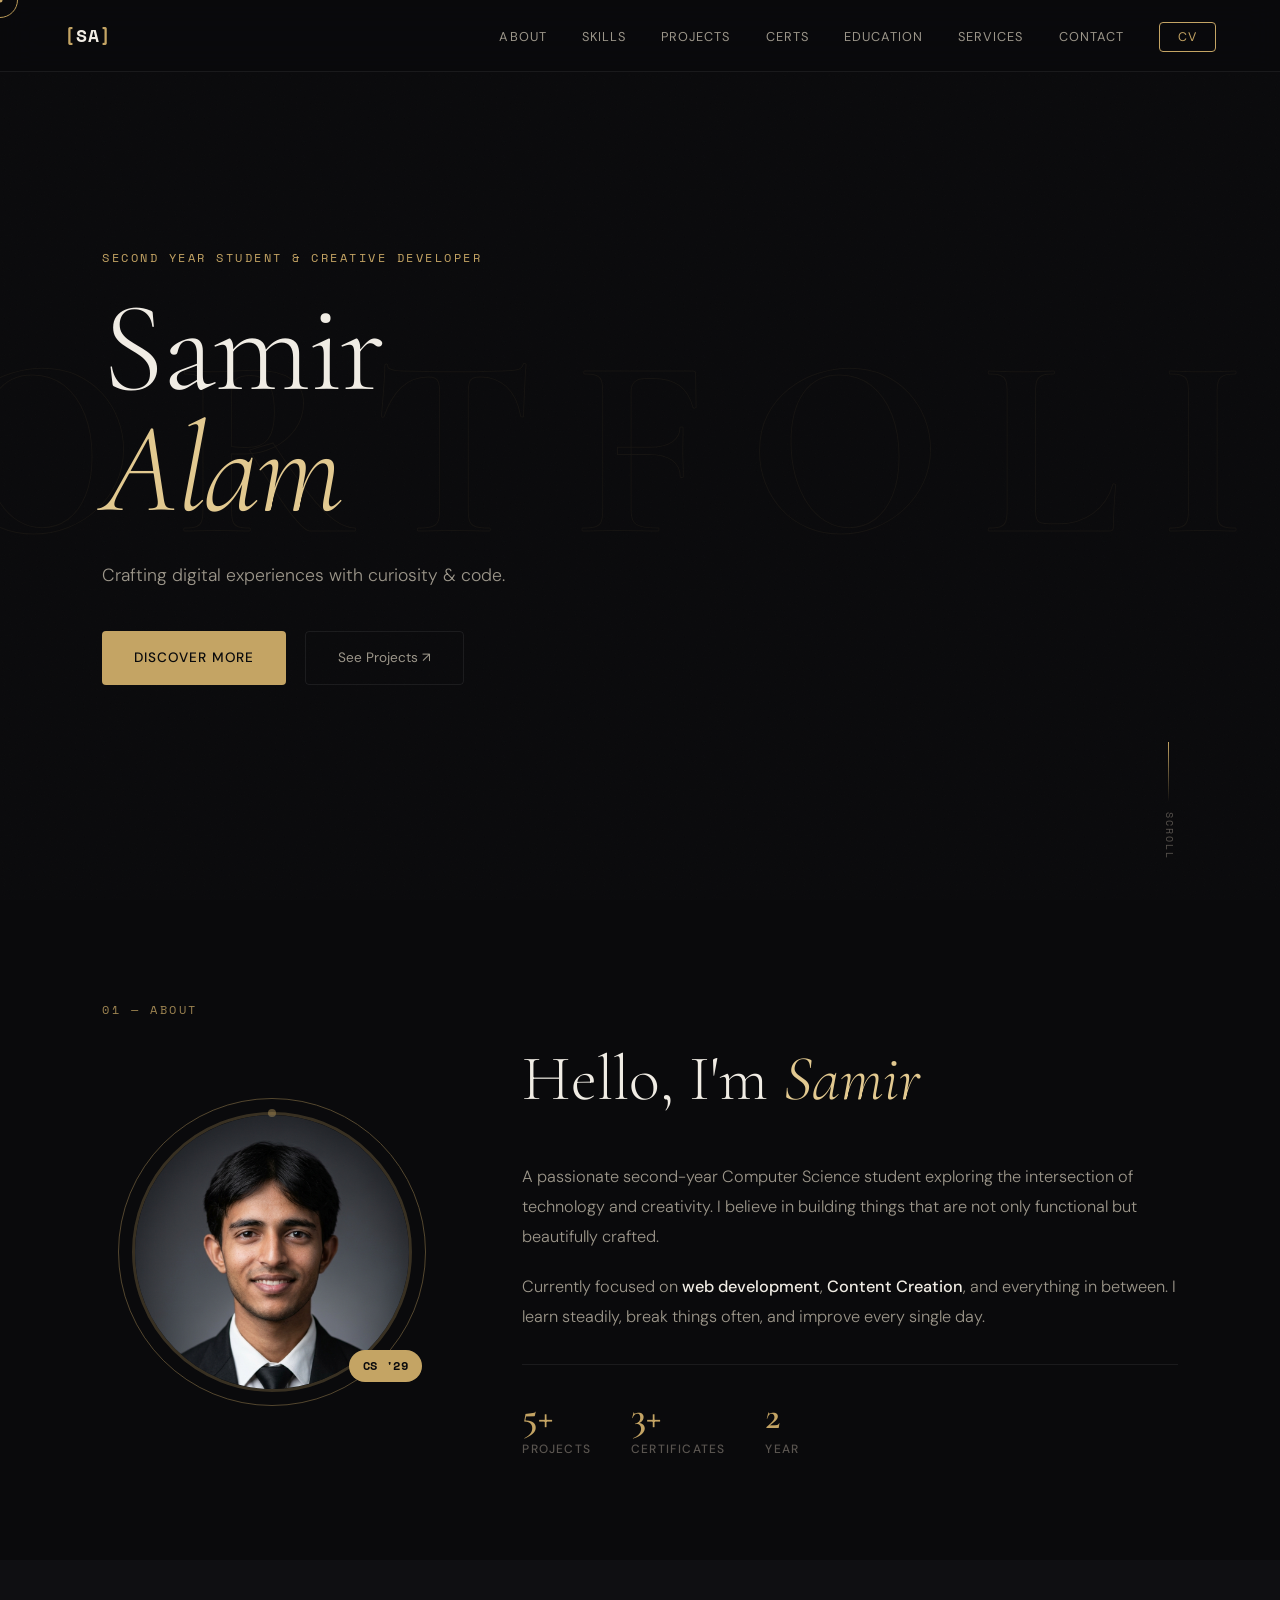
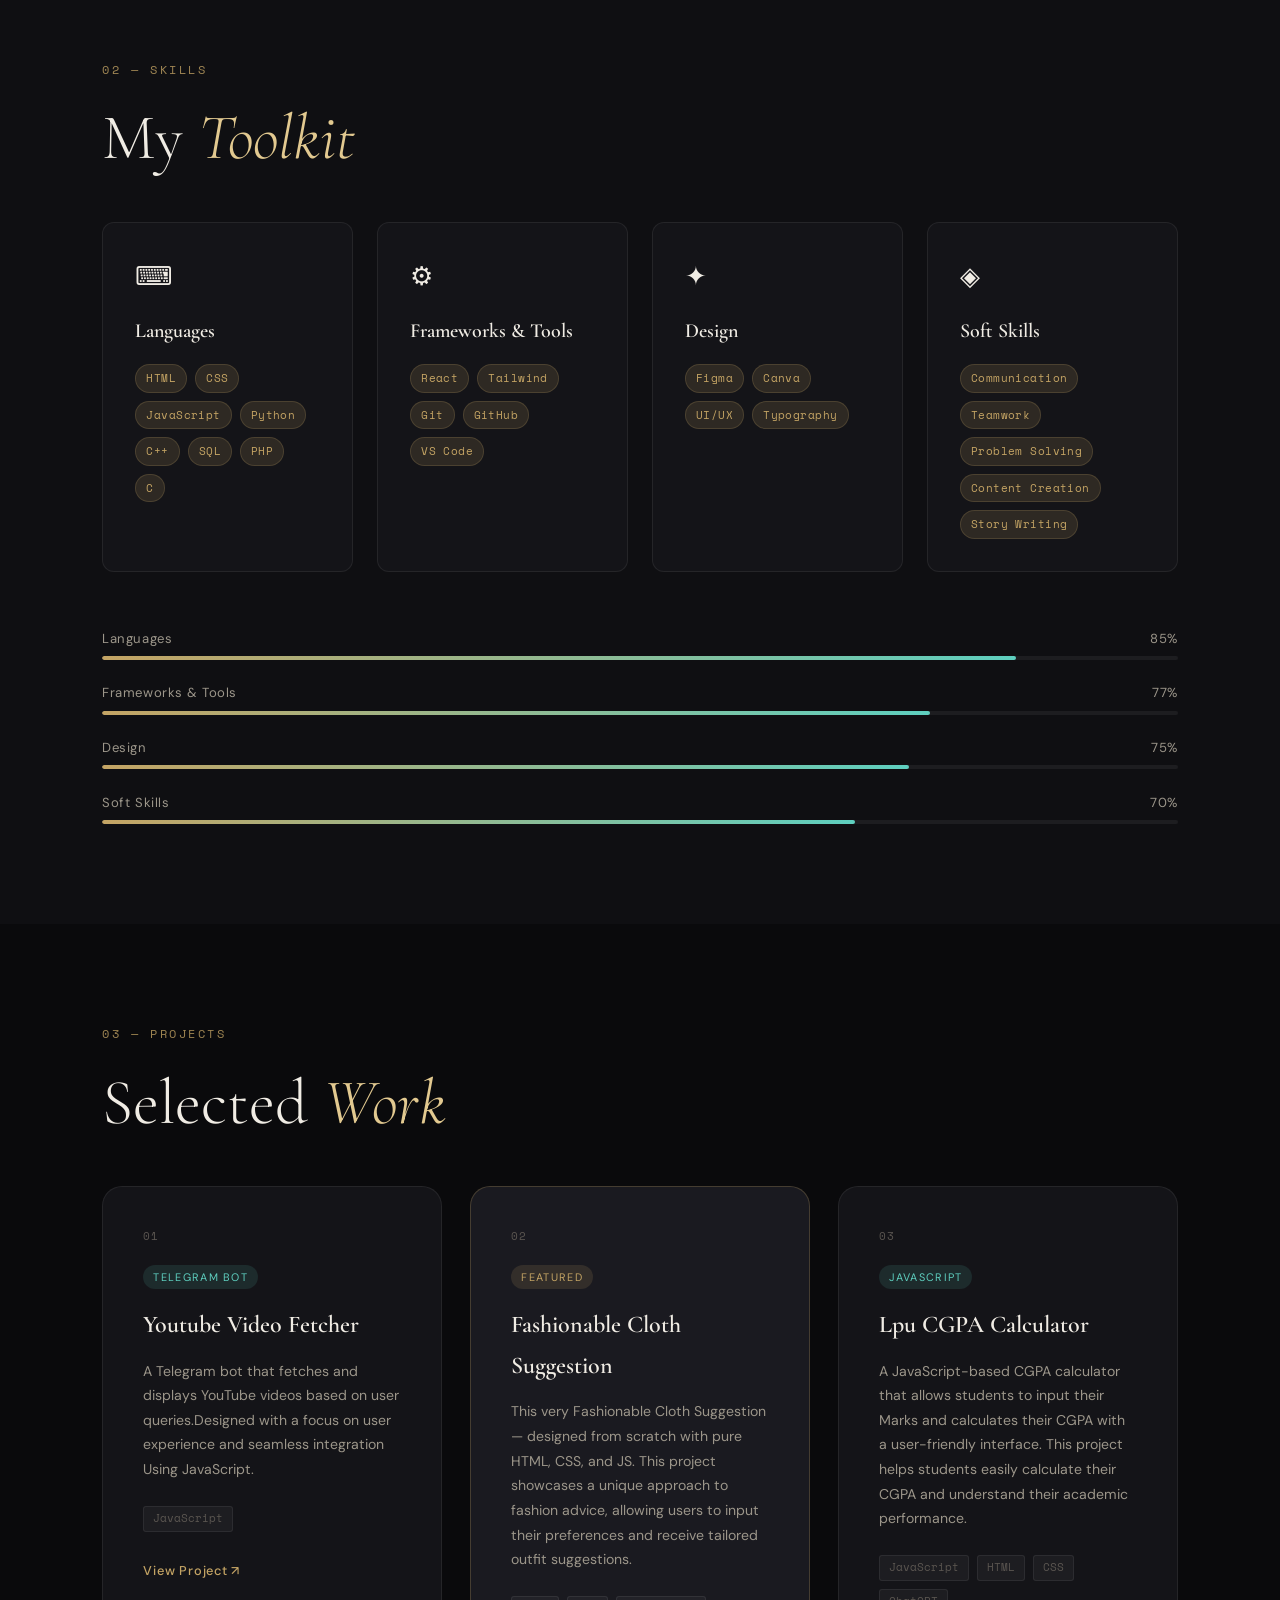
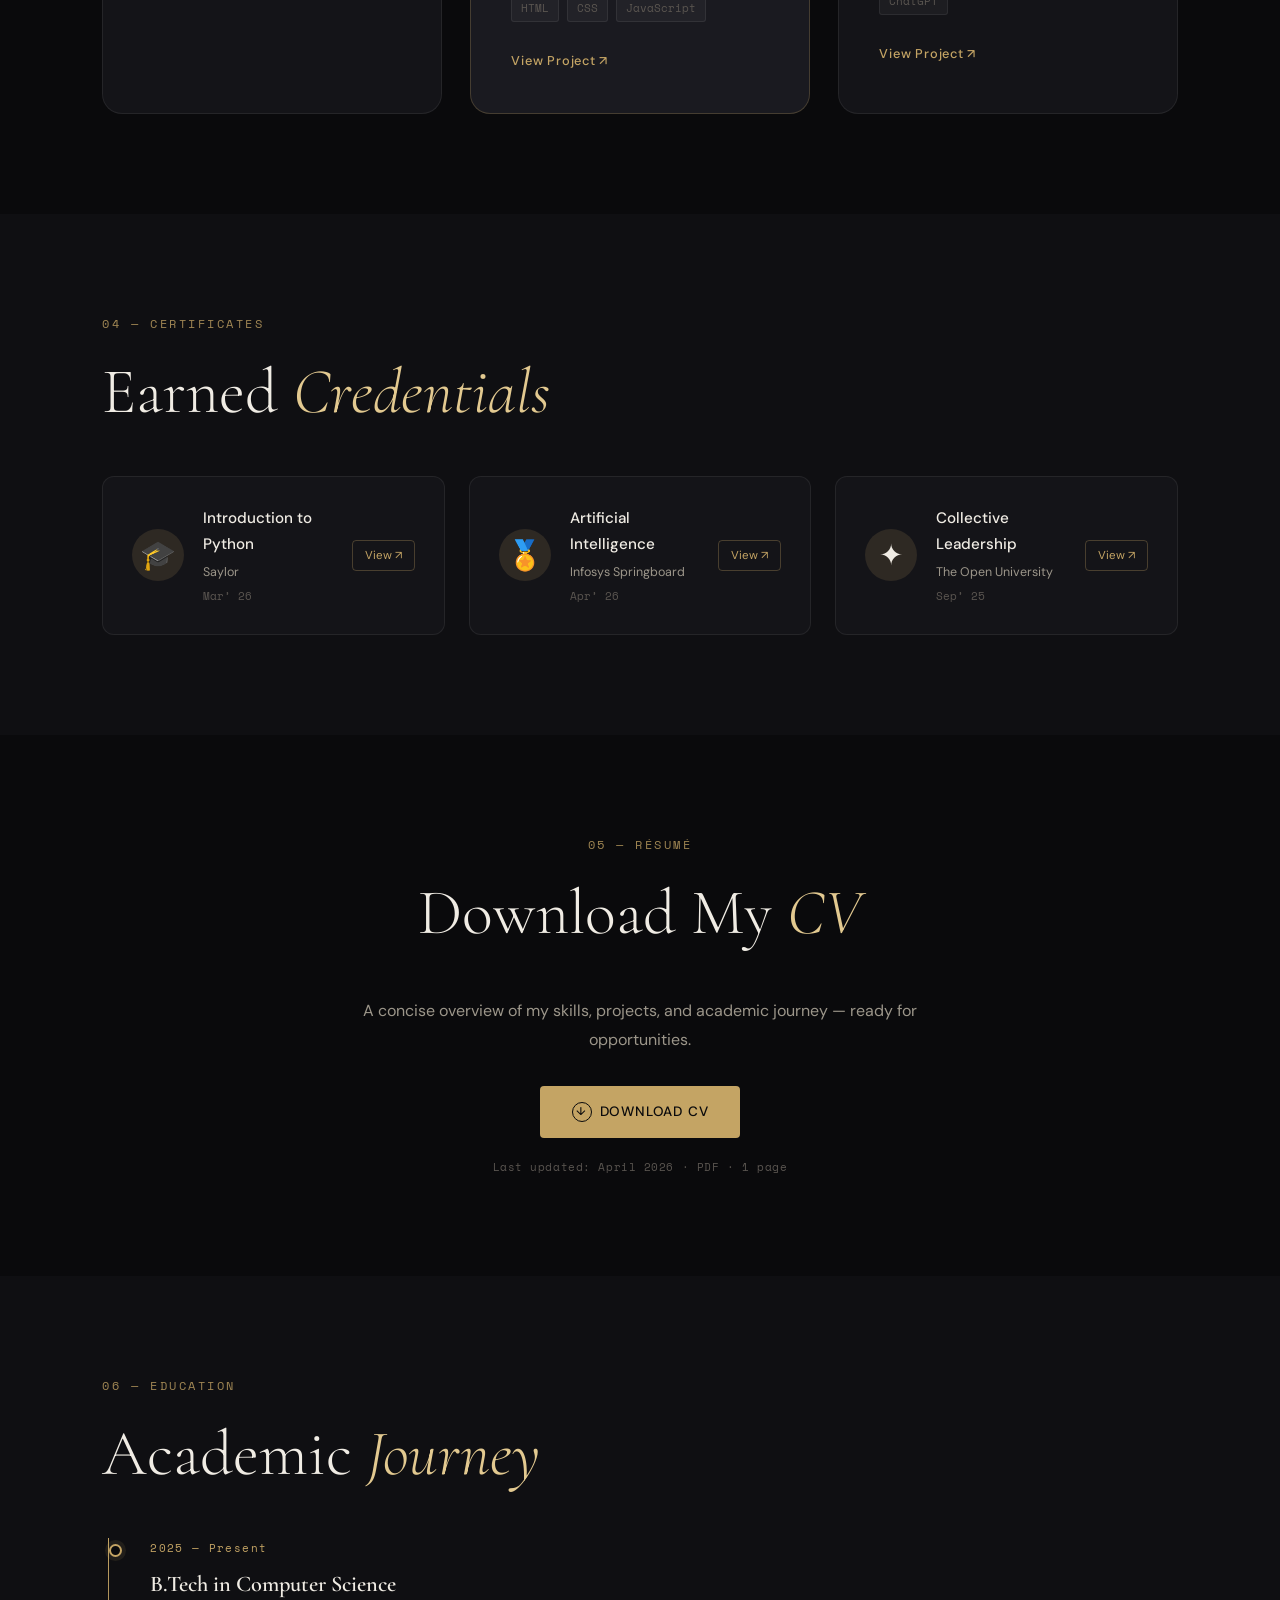
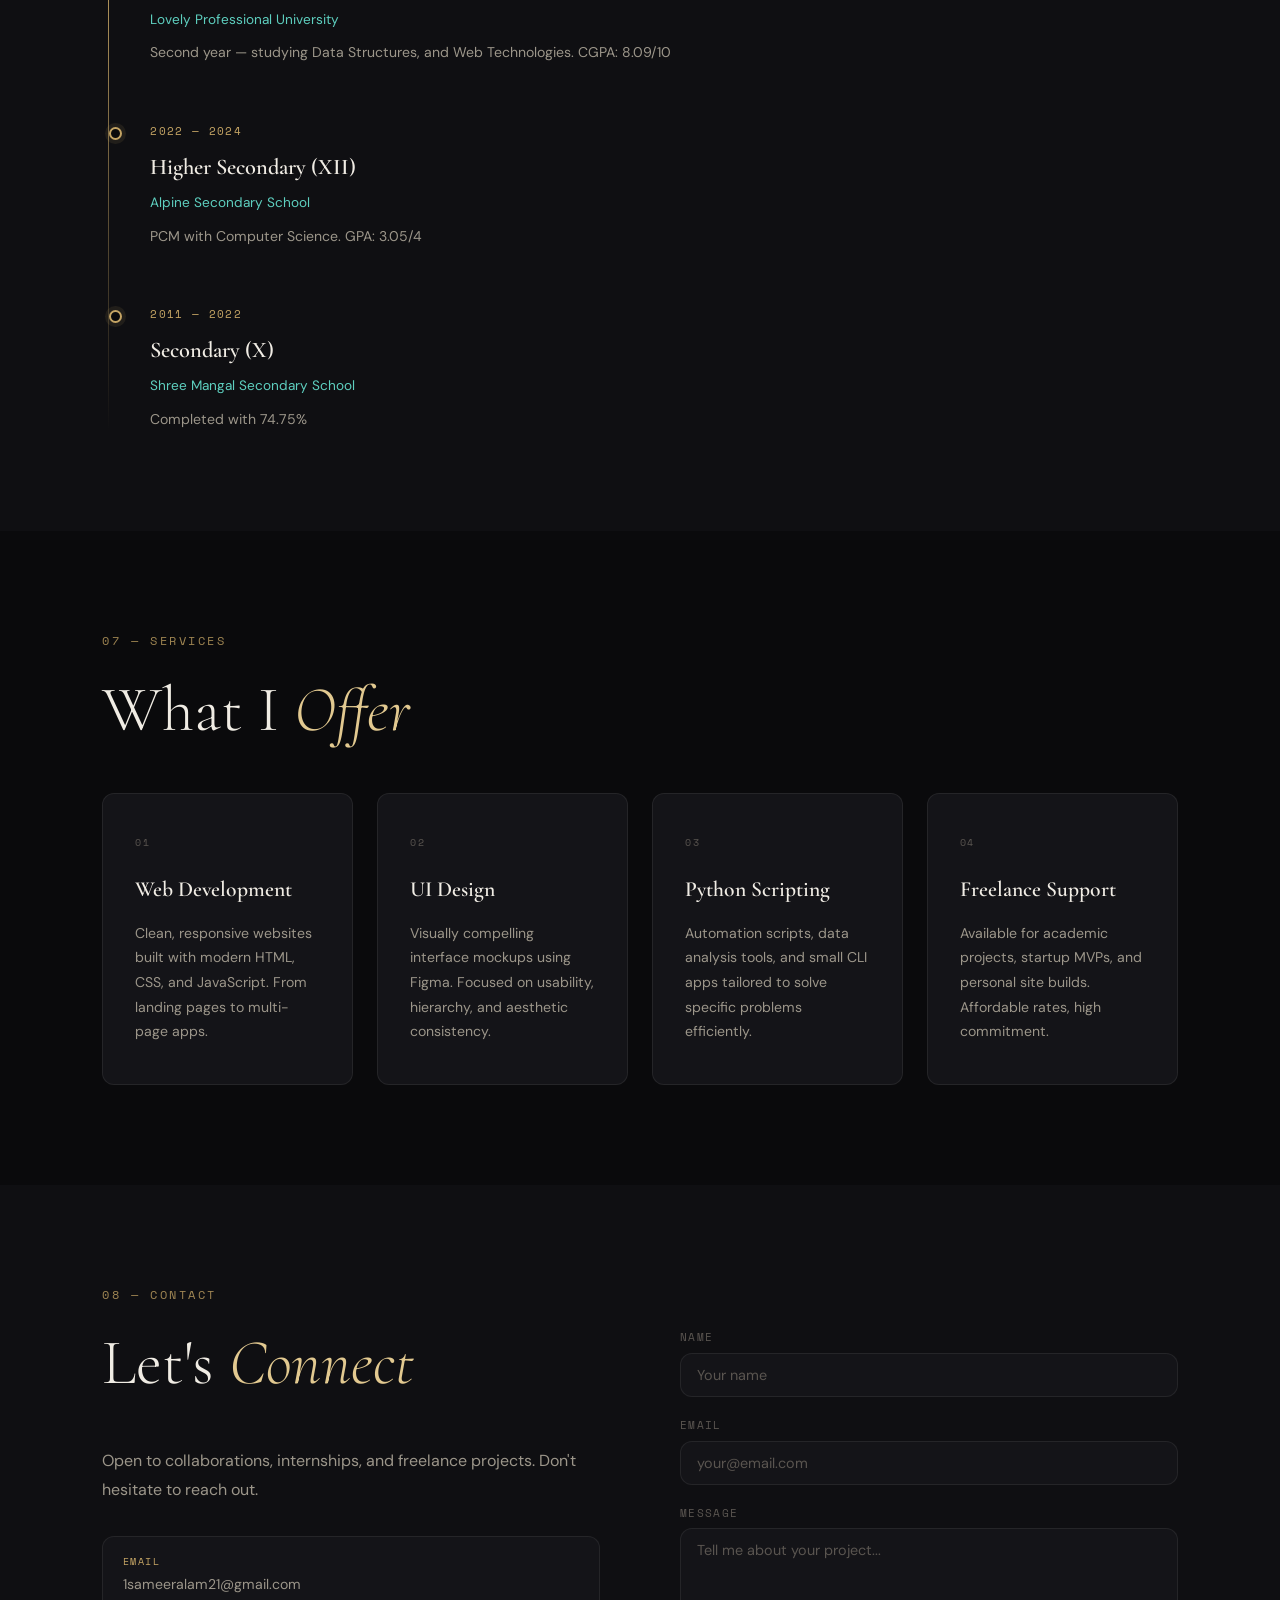
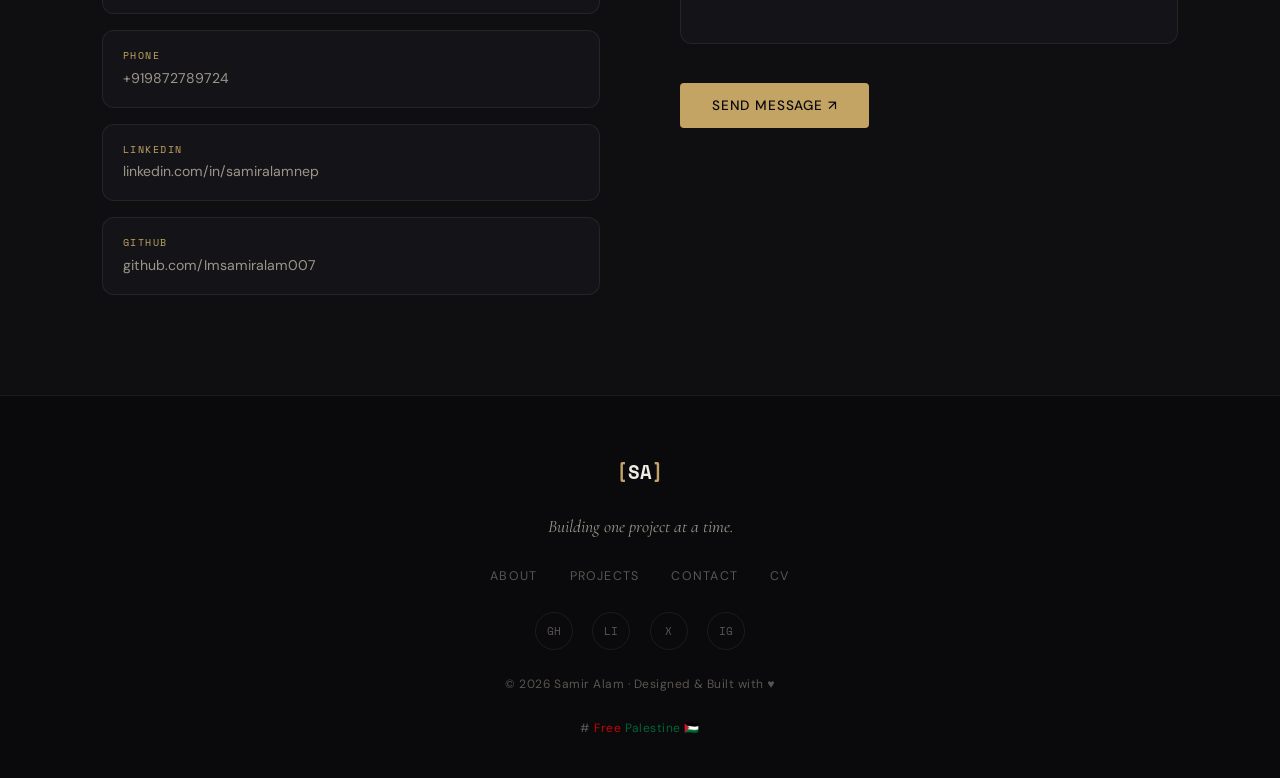
==== commit 09bb0097: "footer modification" ====
--- a/index.html
+++ b/index.html
@@ -335,7 +335,7 @@
         <div class="form-group">
           <label for="message">Message</label>
           <textarea id="message" name="message" rows="5" placeholder="Tell me about your project..." required></textarea>
-        </div>
+        </div><span></span>
         <button type="submit" class="btn-primary form-submit" target="_blank">Send Message ↗</button>
         <p class="form-success" id="formSuccess">✓ Message sent! I'll get back to you soon.</p>
       </form>
@@ -362,7 +362,7 @@
         <a href="https://www.instagram.com/samir.goals/" aria-label="Instagram">IG</a>
       </div>
       <p class="footer-copy">© 2026 Samir Alam · Designed &amp; Built with ♥</p>
-      <p class="footer-copy">#Free Palestine 🇵🇸</p>
+      <p class="footer-copy" ># <span style="color: #ff0000c2;">Free</span> <span style="color: #007a3dce ;">Palestine</span> 🇵🇸</p>
     </div>
   </footer>
 
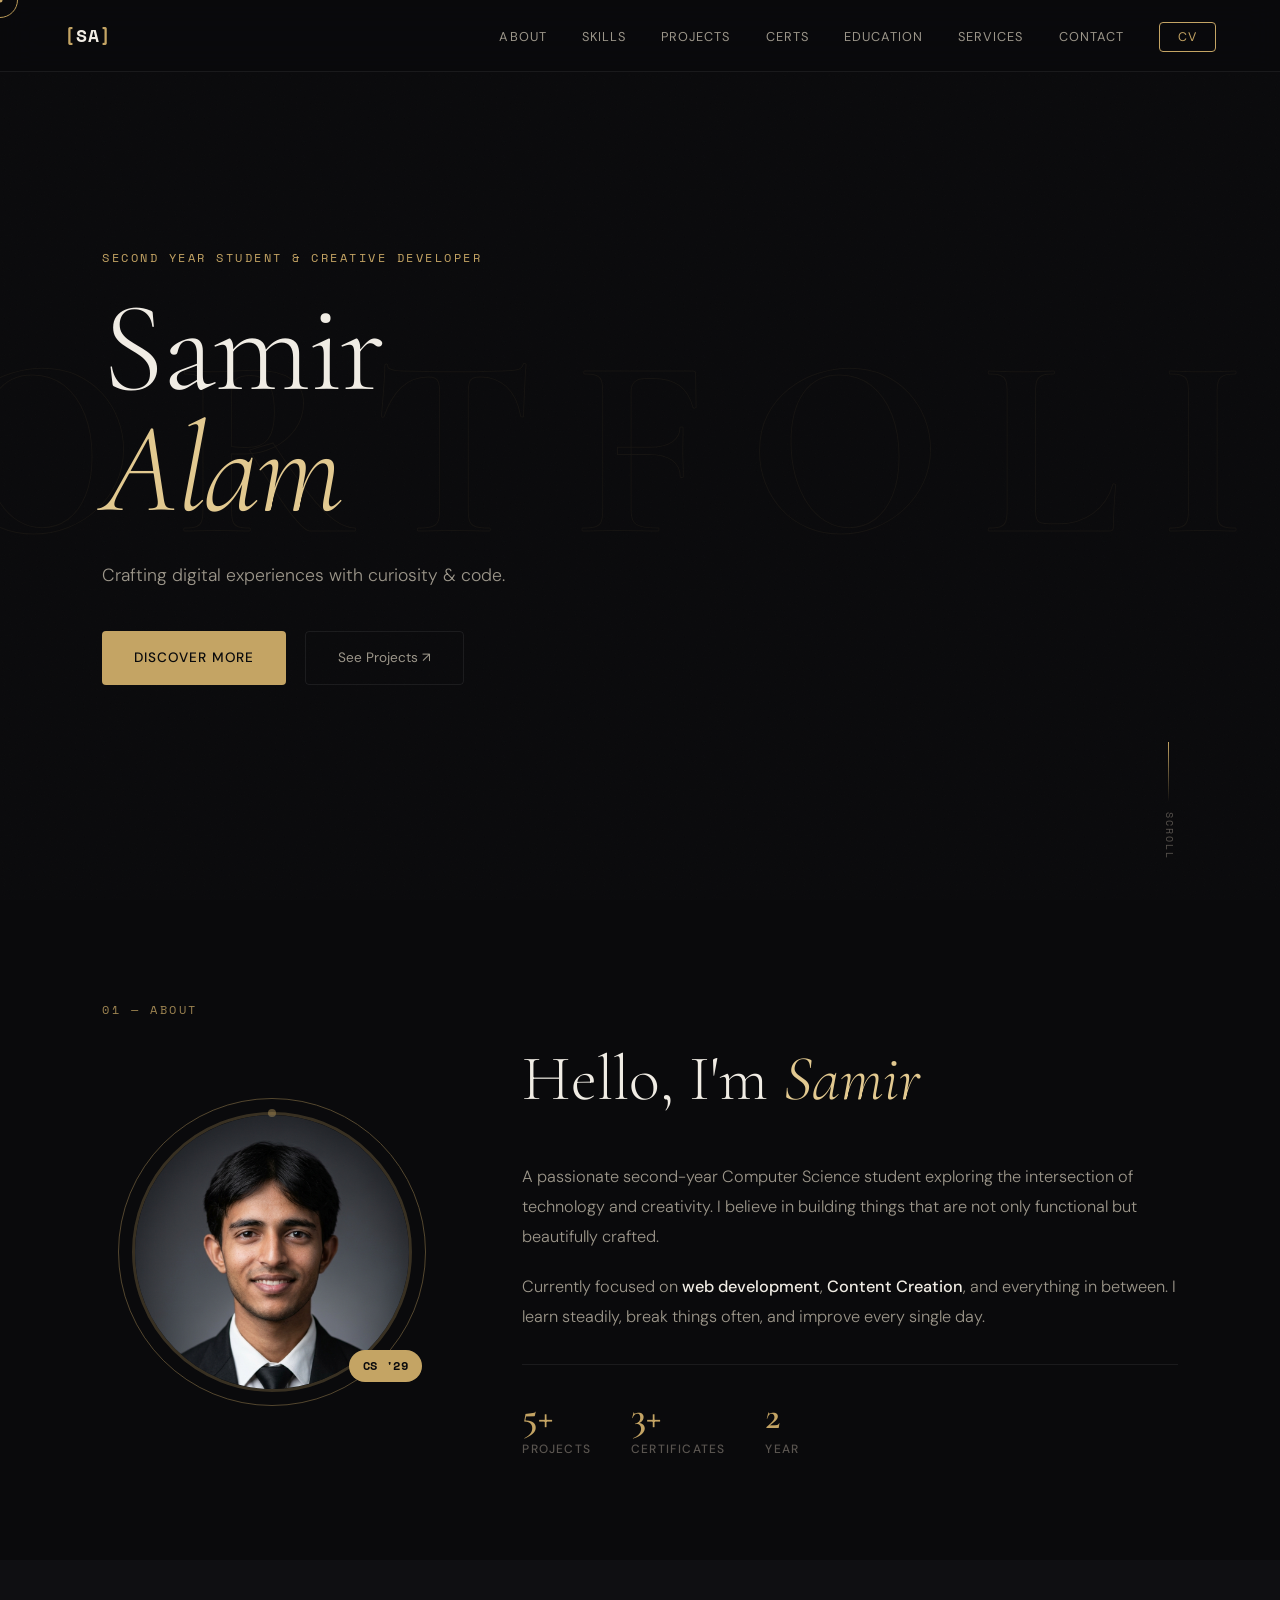
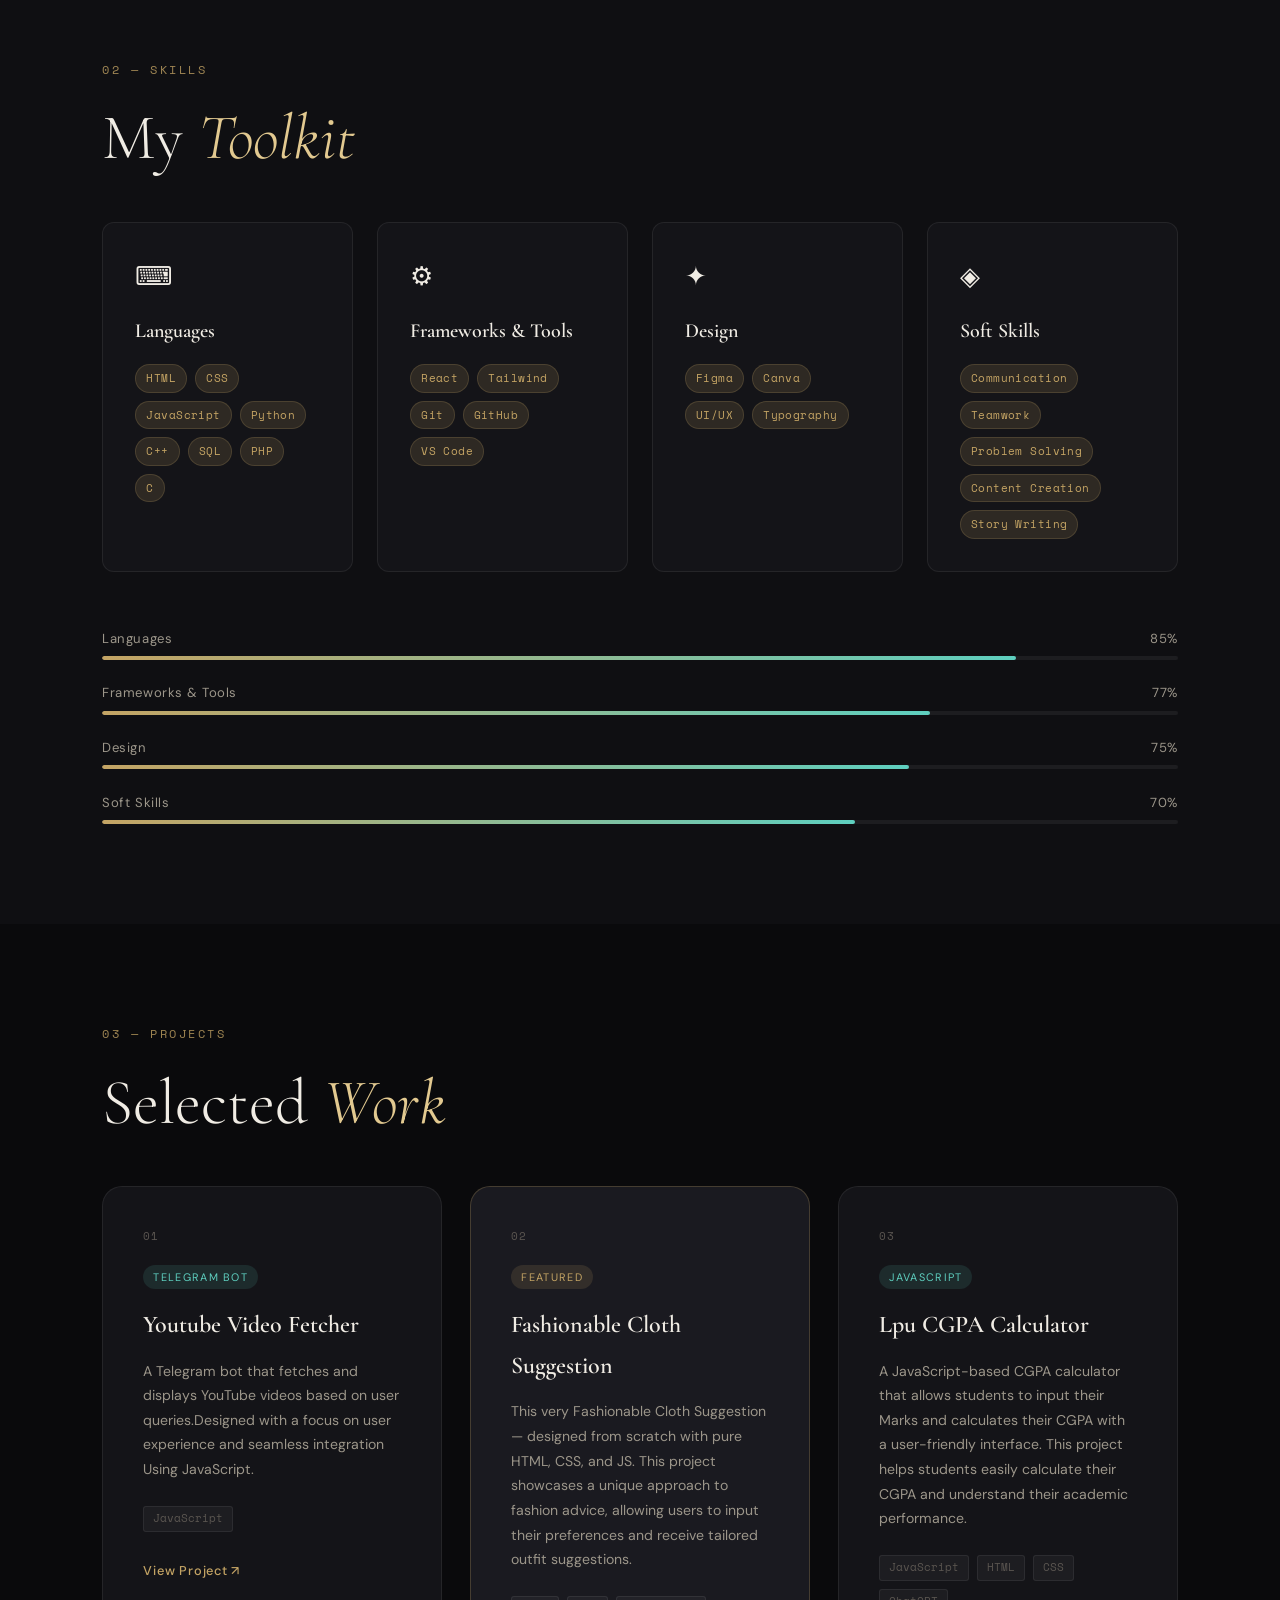
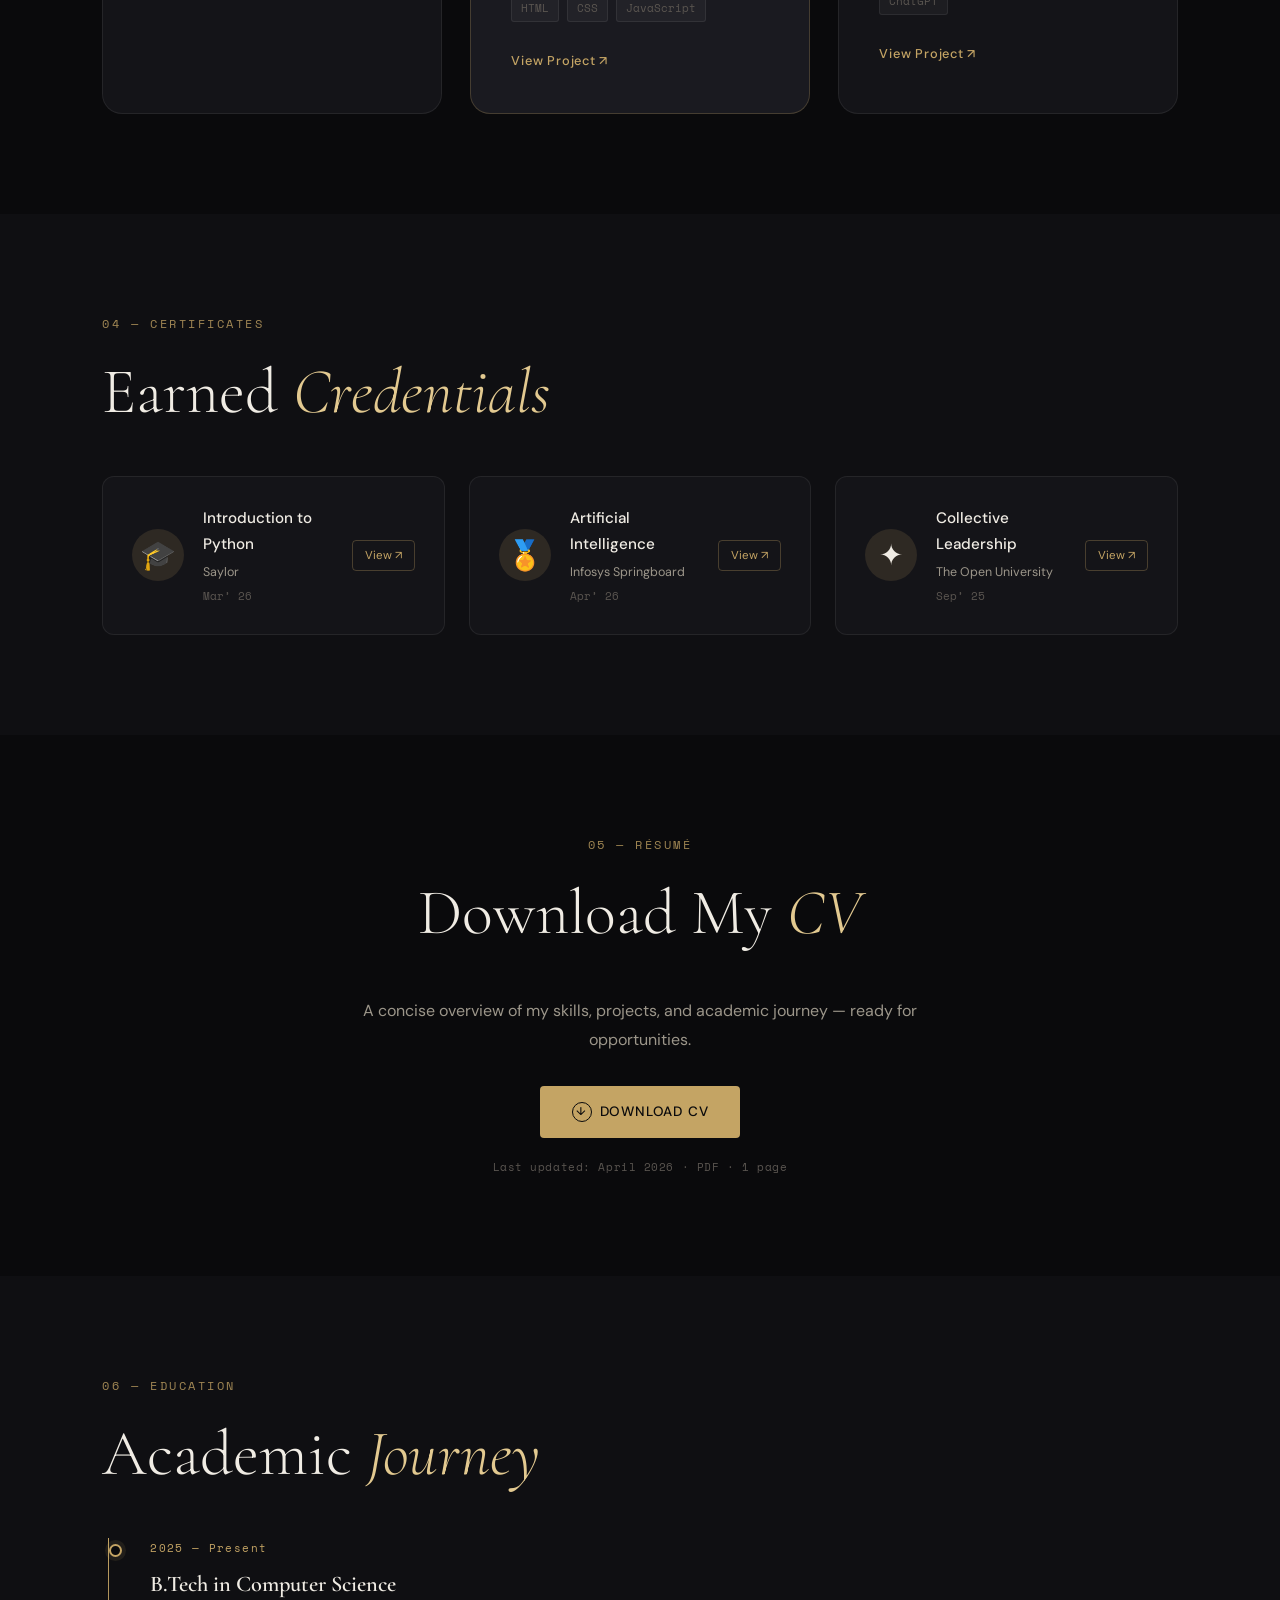
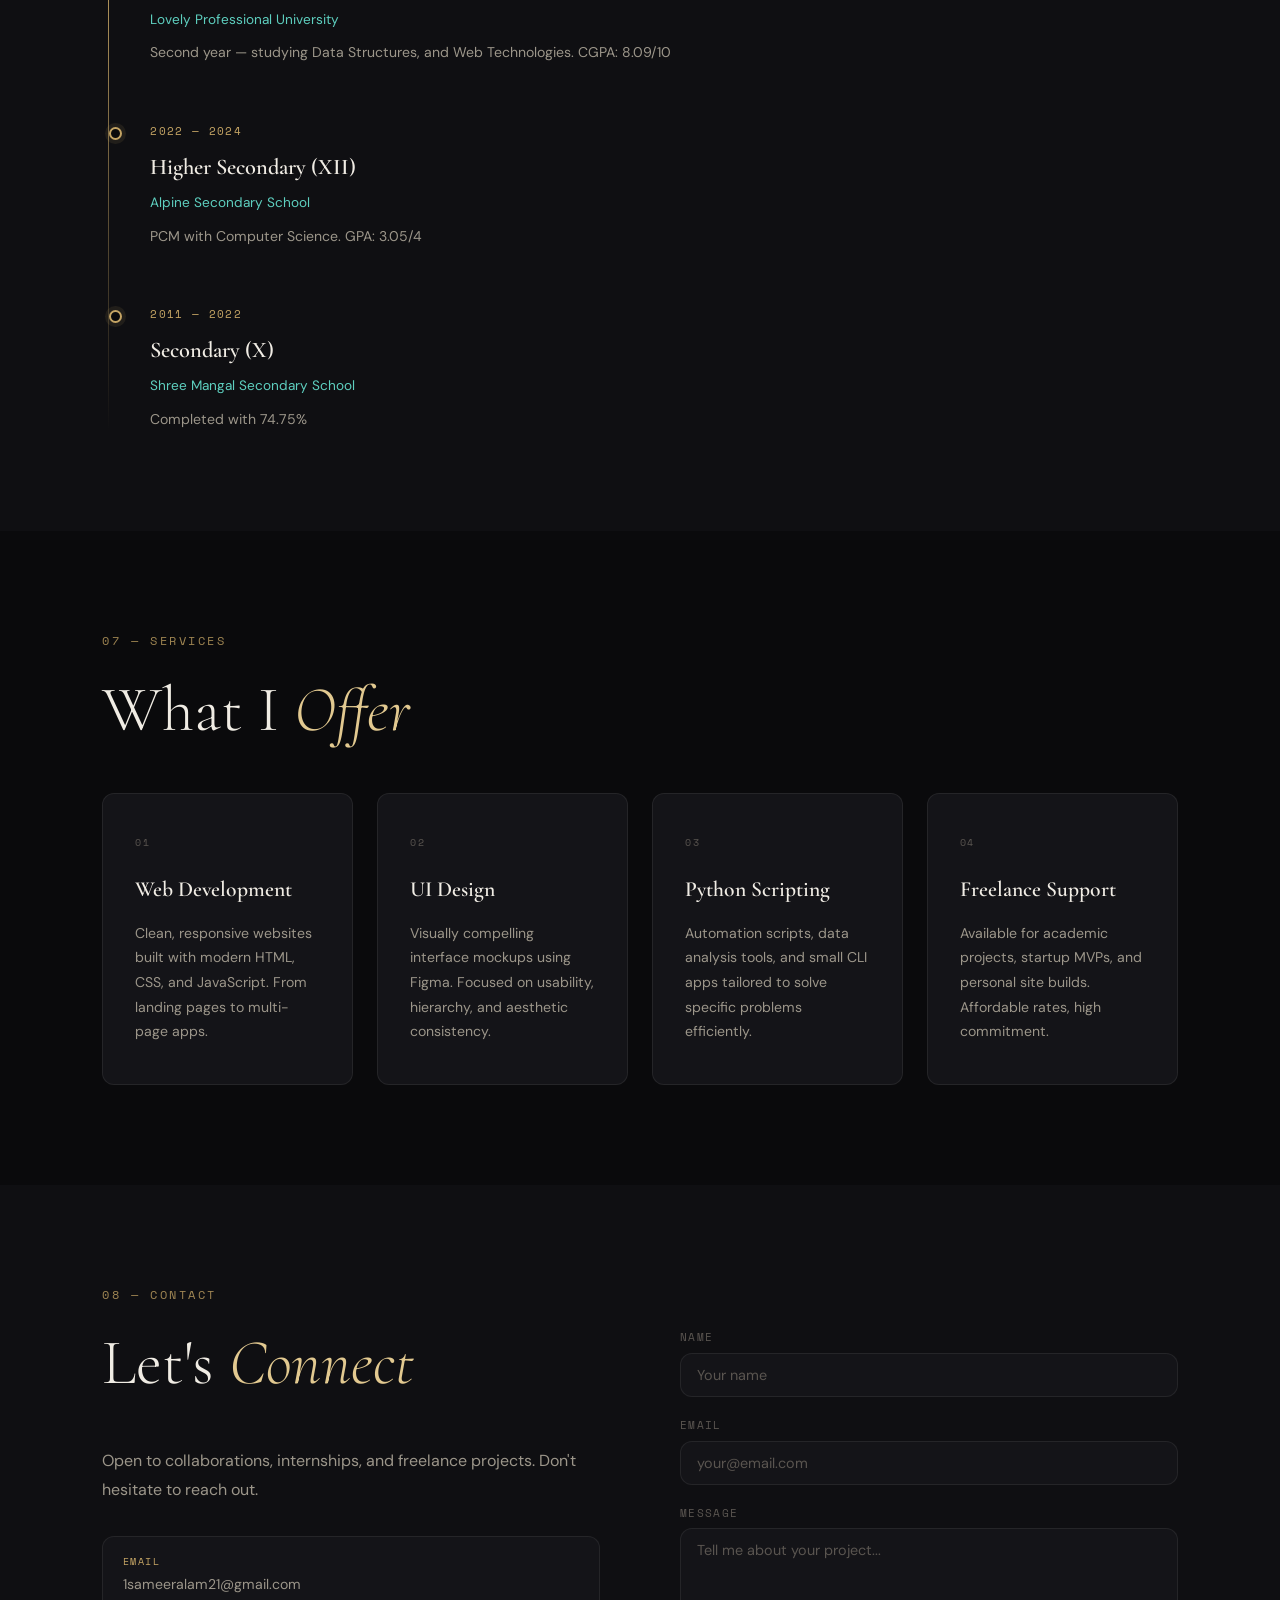
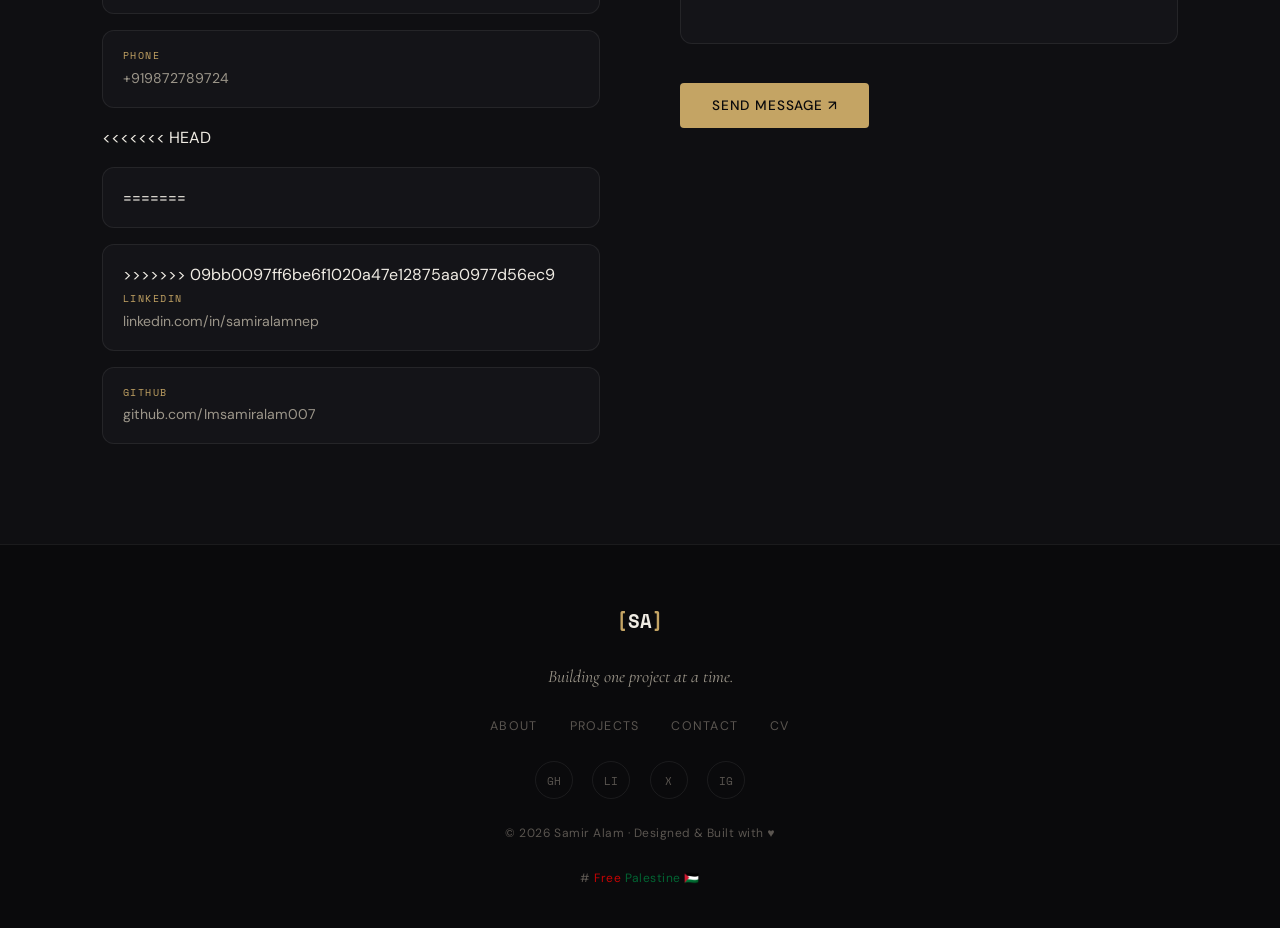
==== commit 02a1bc86: "Merge remote repository with updated project" ====
--- a/index.html
+++ b/index.html
@@ -313,7 +313,11 @@
             <span class="ci-label">Phone</span>
             <span>+919872789724</span>
           </a>
+<<<<<<< HEAD
+          <a href="https://linkedin.com/in/samiralamnep" class="contact-item" target="_blank">
+=======
           <a href="https://linkedin.com" class="contact-item" target="_blank">
+>>>>>>> 09bb0097ff6be6f1020a47e12875aa0977d56ec9
             <span class="ci-label">LinkedIn</span>
             <span>linkedin.com/in/samiralamnep</span>
           </a>
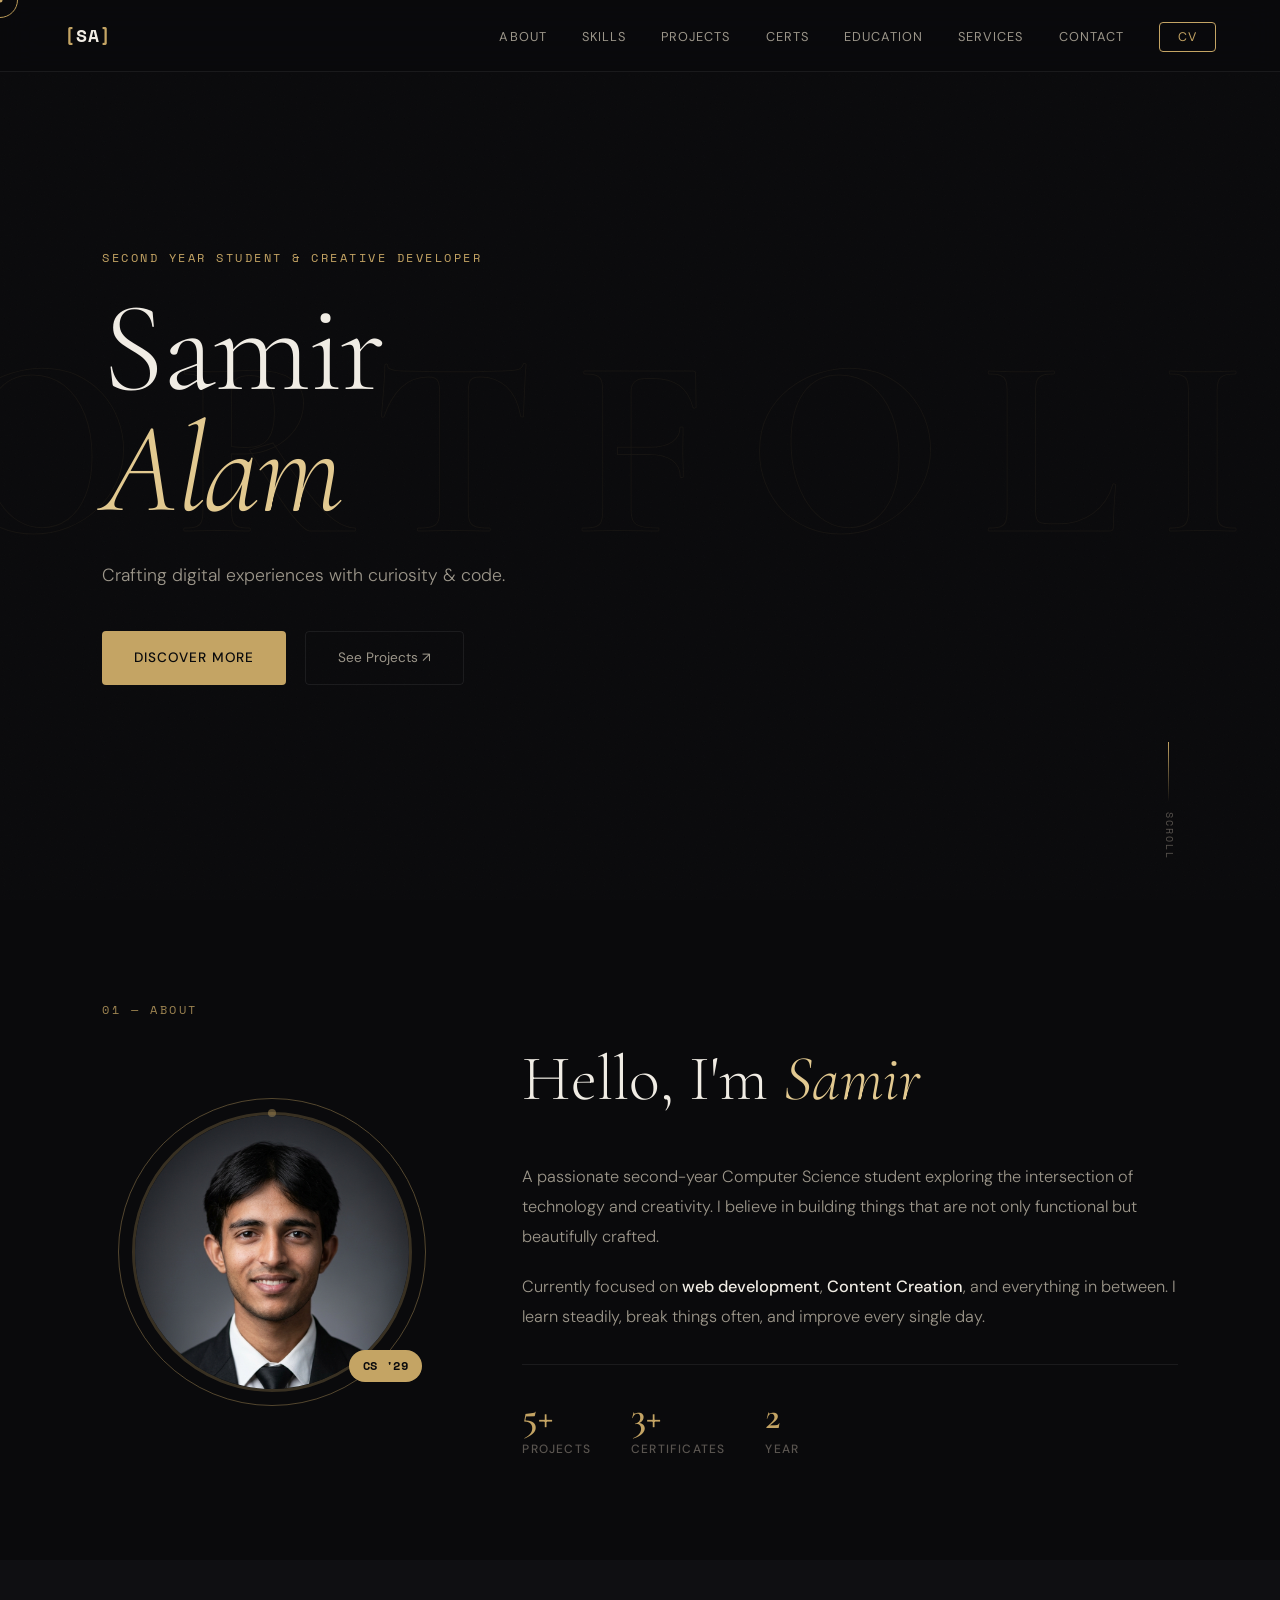
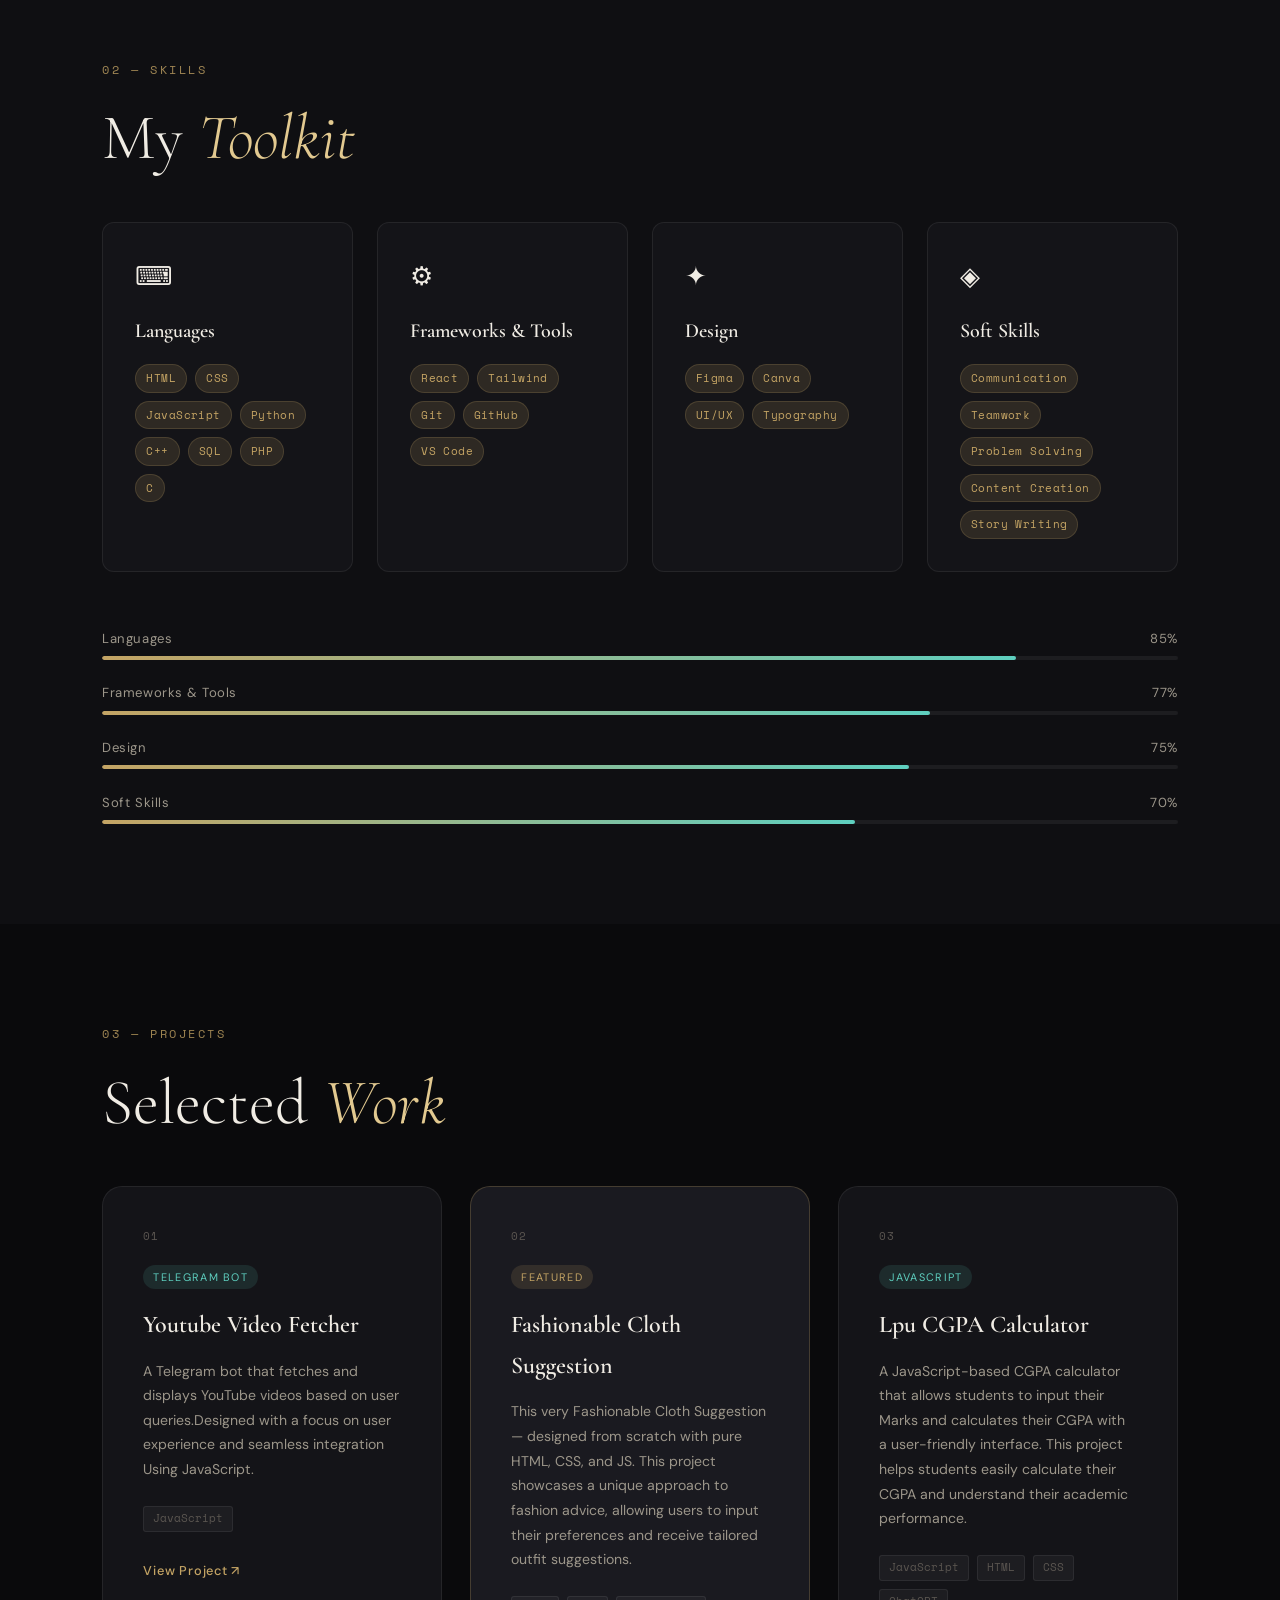
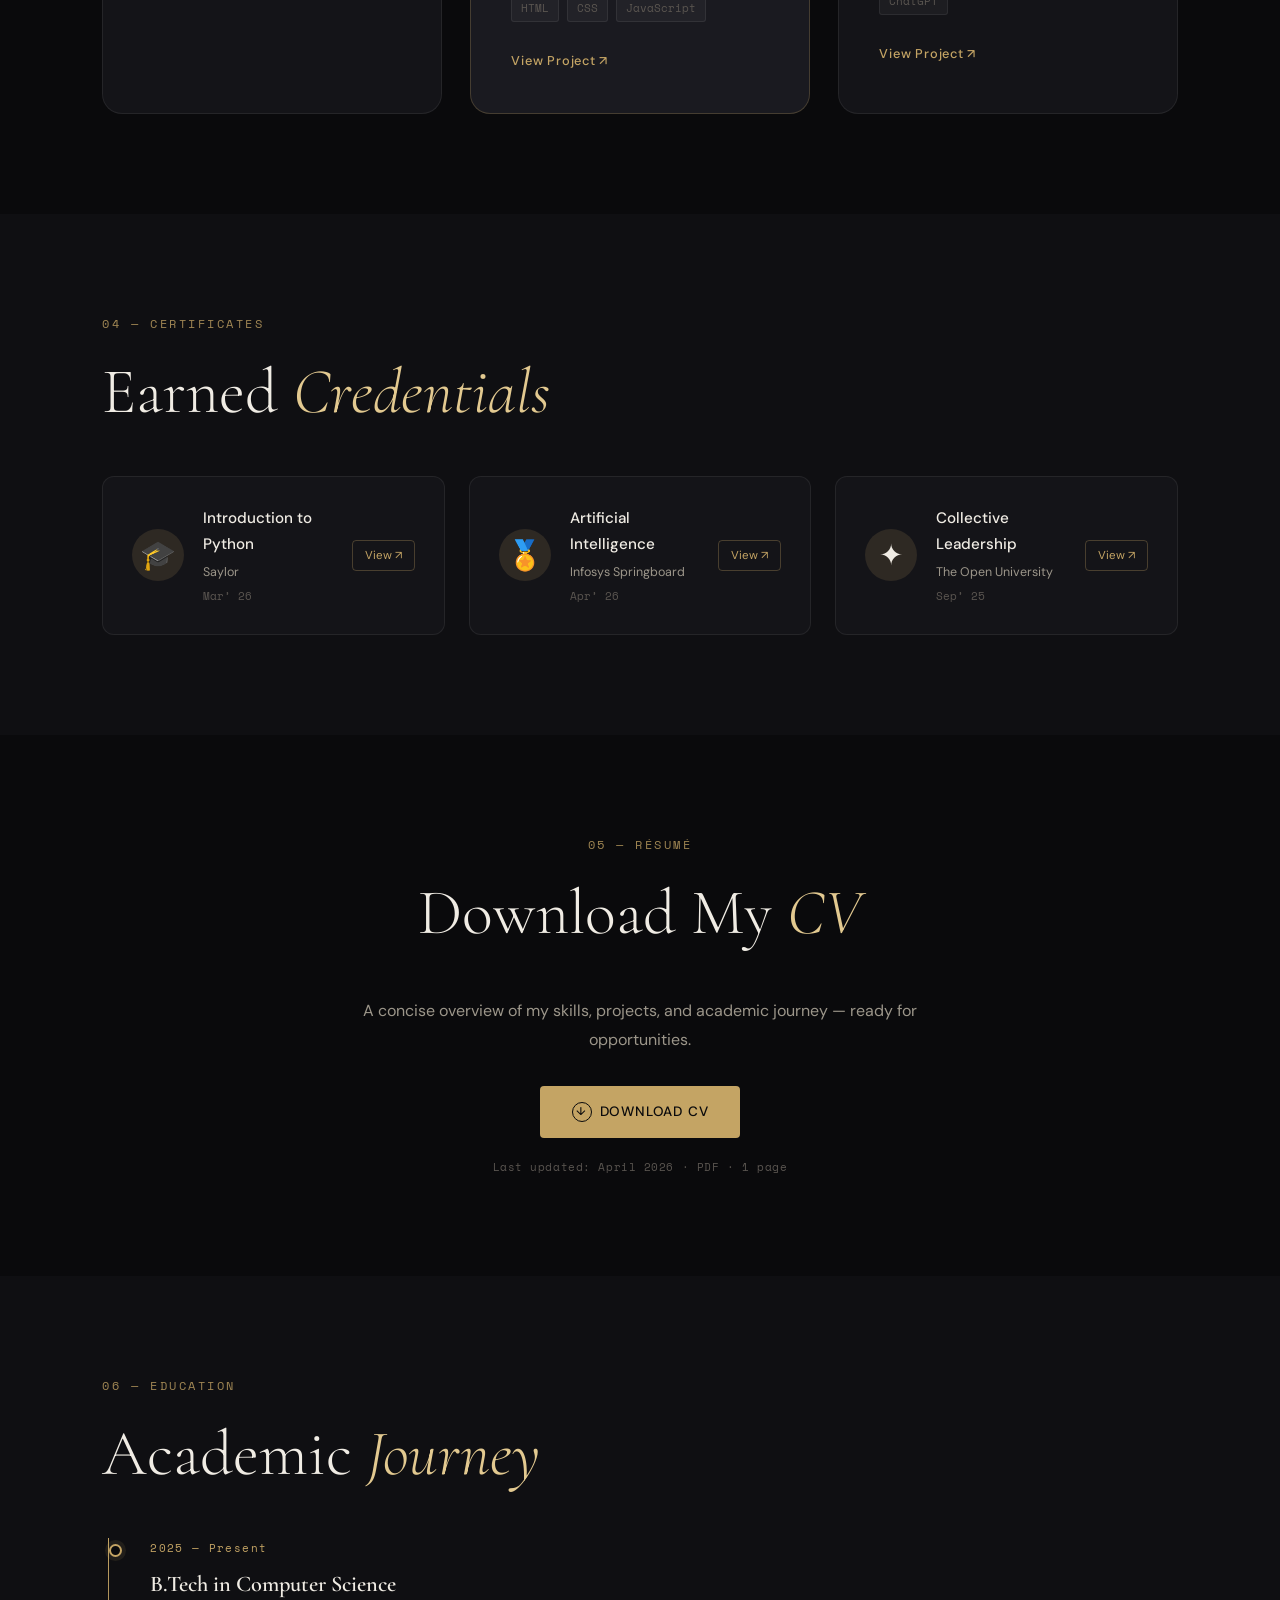
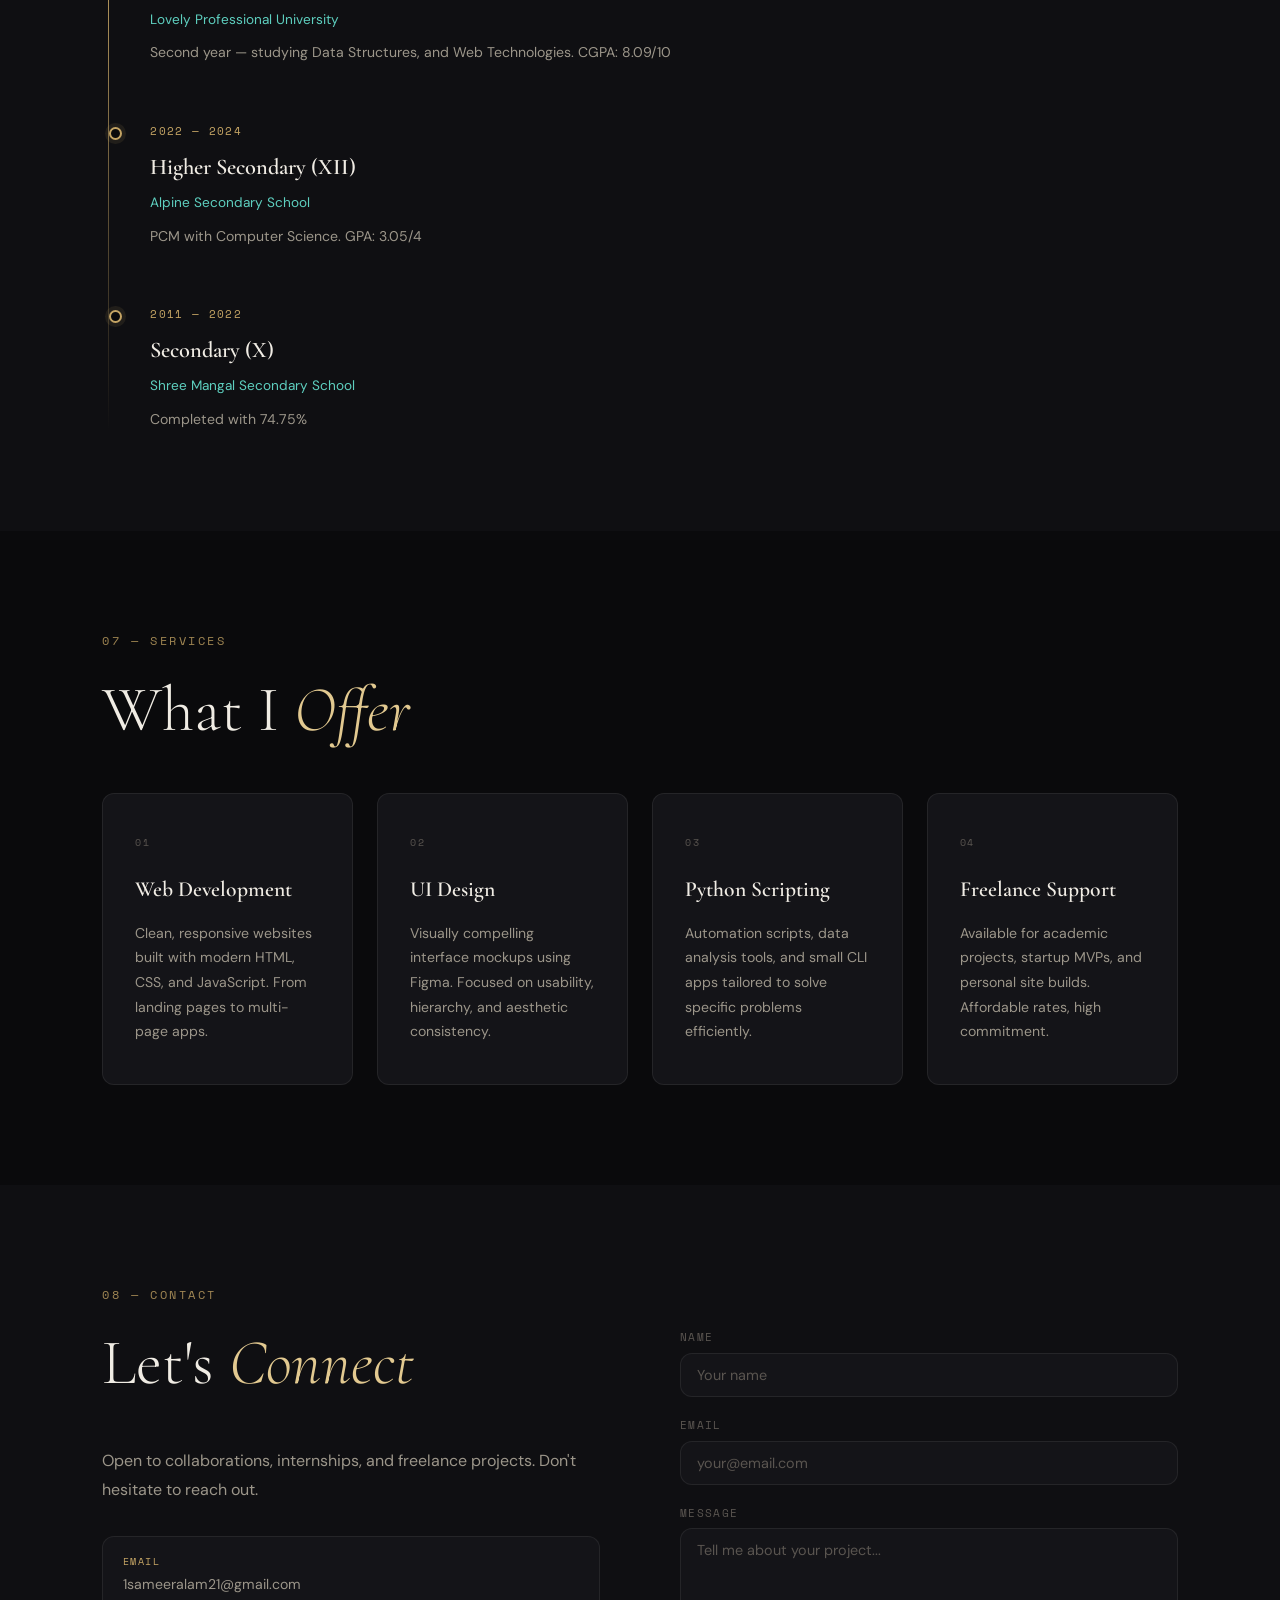
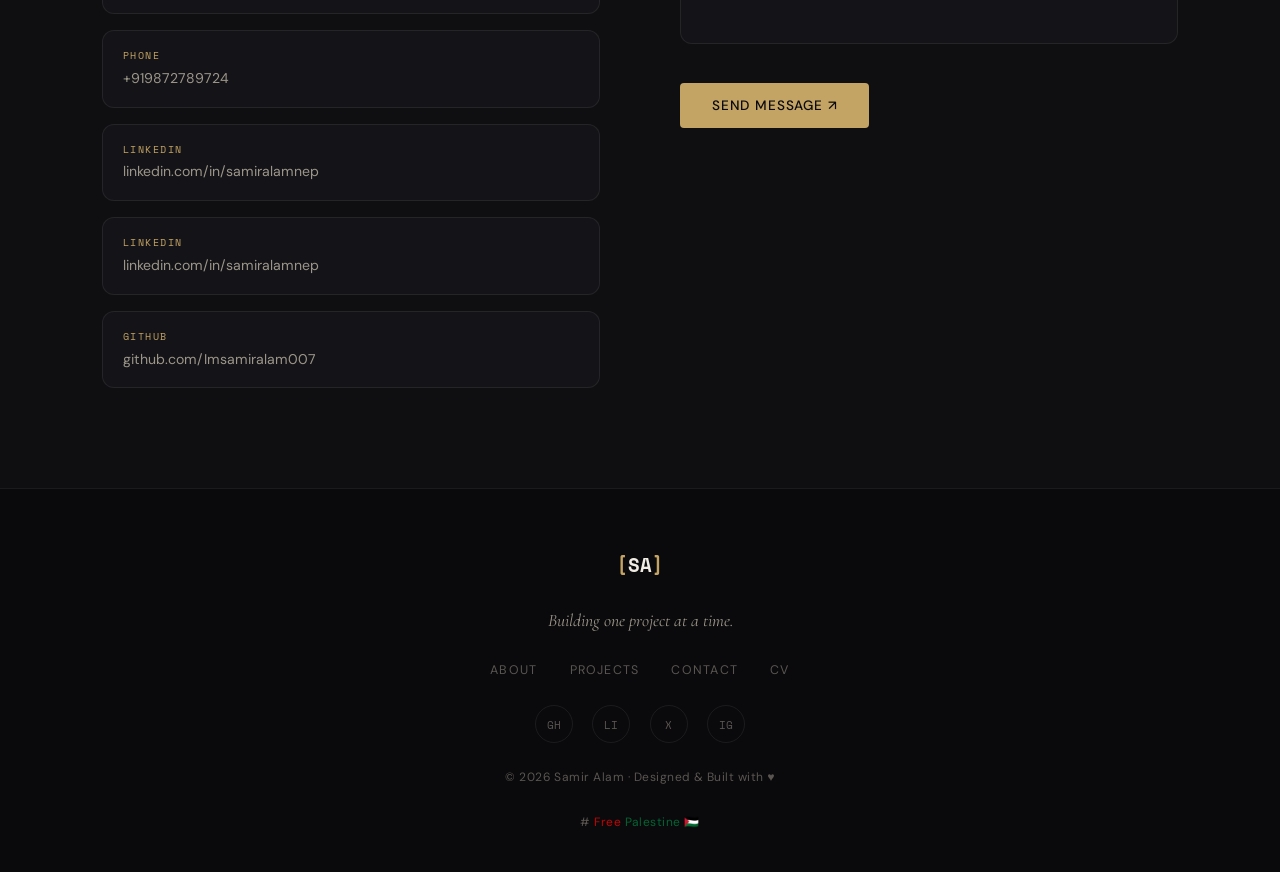
==== commit f3d68e8f: "Merge remote repository with updated project" ====
--- a/index.html
+++ b/index.html
@@ -313,11 +313,10 @@
             <span class="ci-label">Phone</span>
             <span>+919872789724</span>
           </a>
-<<<<<<< HEAD
           <a href="https://linkedin.com/in/samiralamnep" class="contact-item" target="_blank">
-=======
+            <span class="ci-label">LinkedIn</span>
+            <span>linkedin.com/in/samiralamnep</span>
           <a href="https://linkedin.com" class="contact-item" target="_blank">
->>>>>>> 09bb0097ff6be6f1020a47e12875aa0977d56ec9
             <span class="ci-label">LinkedIn</span>
             <span>linkedin.com/in/samiralamnep</span>
           </a>
